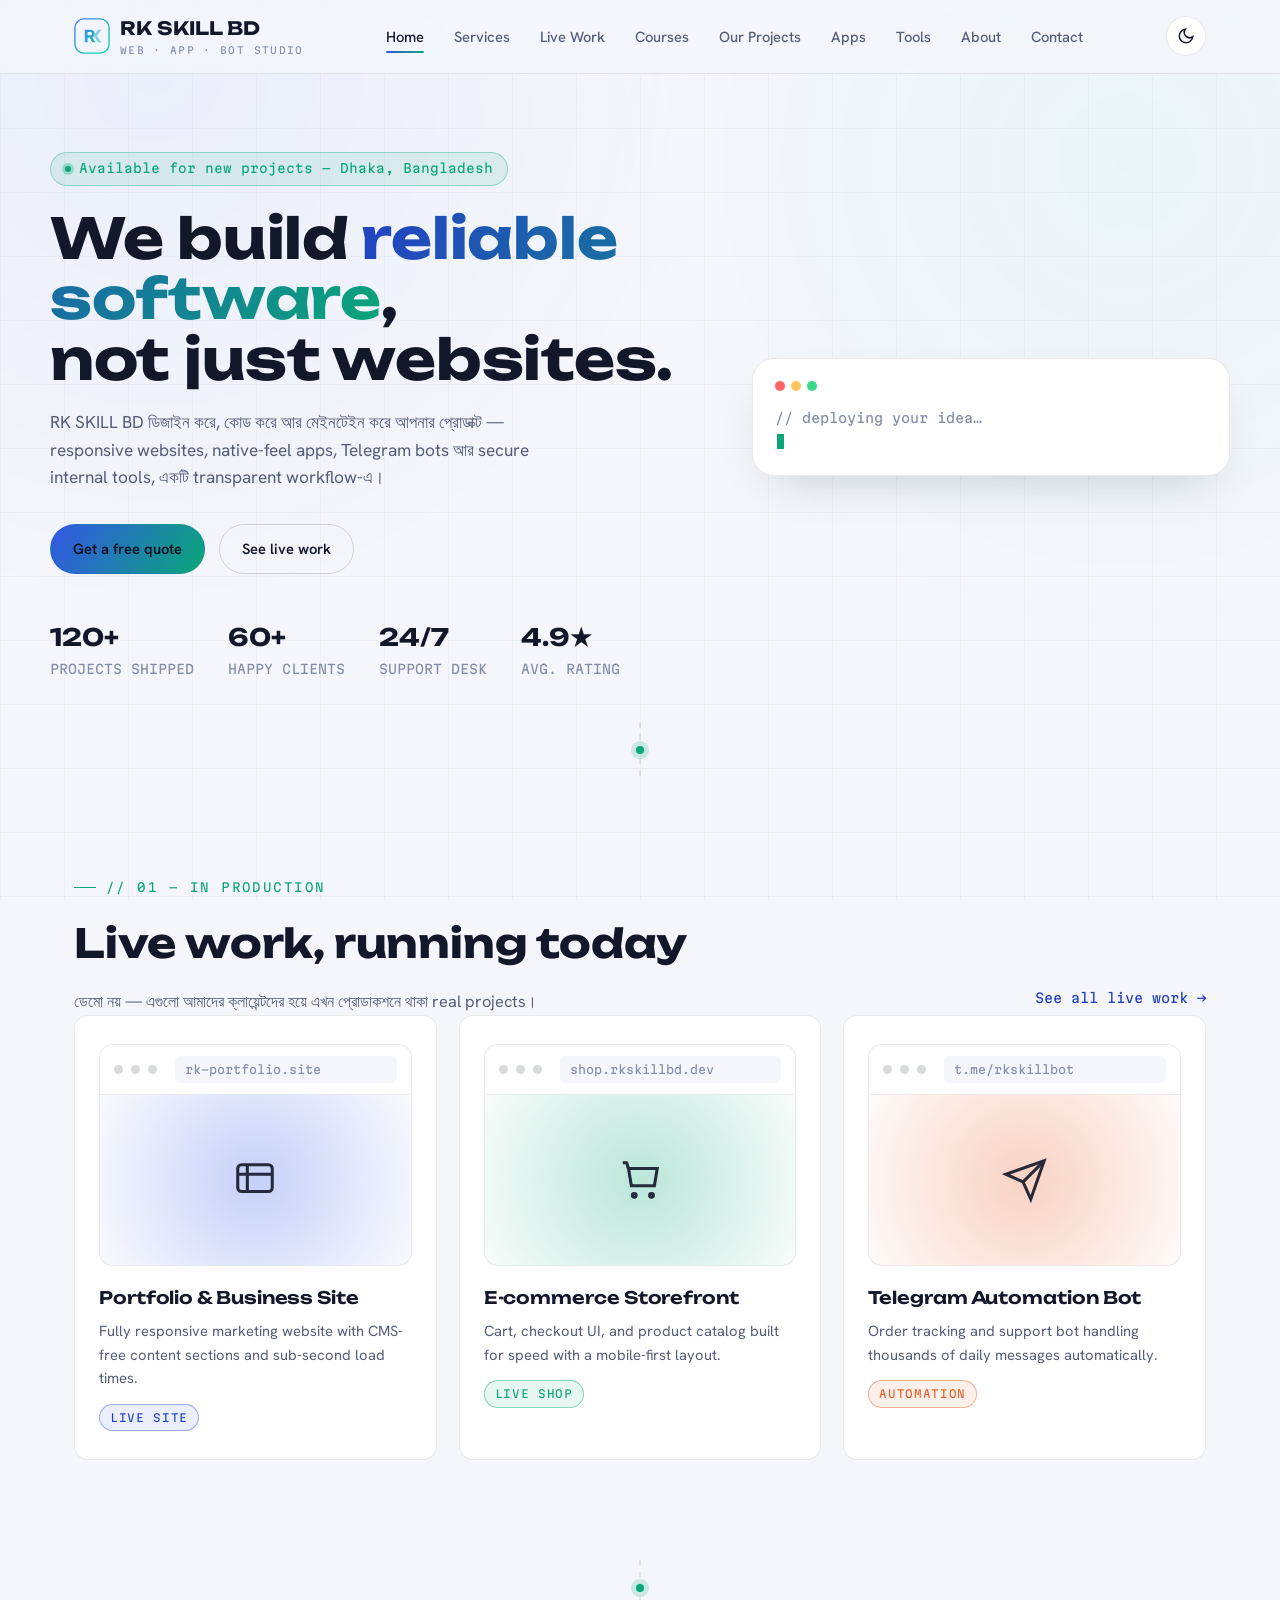
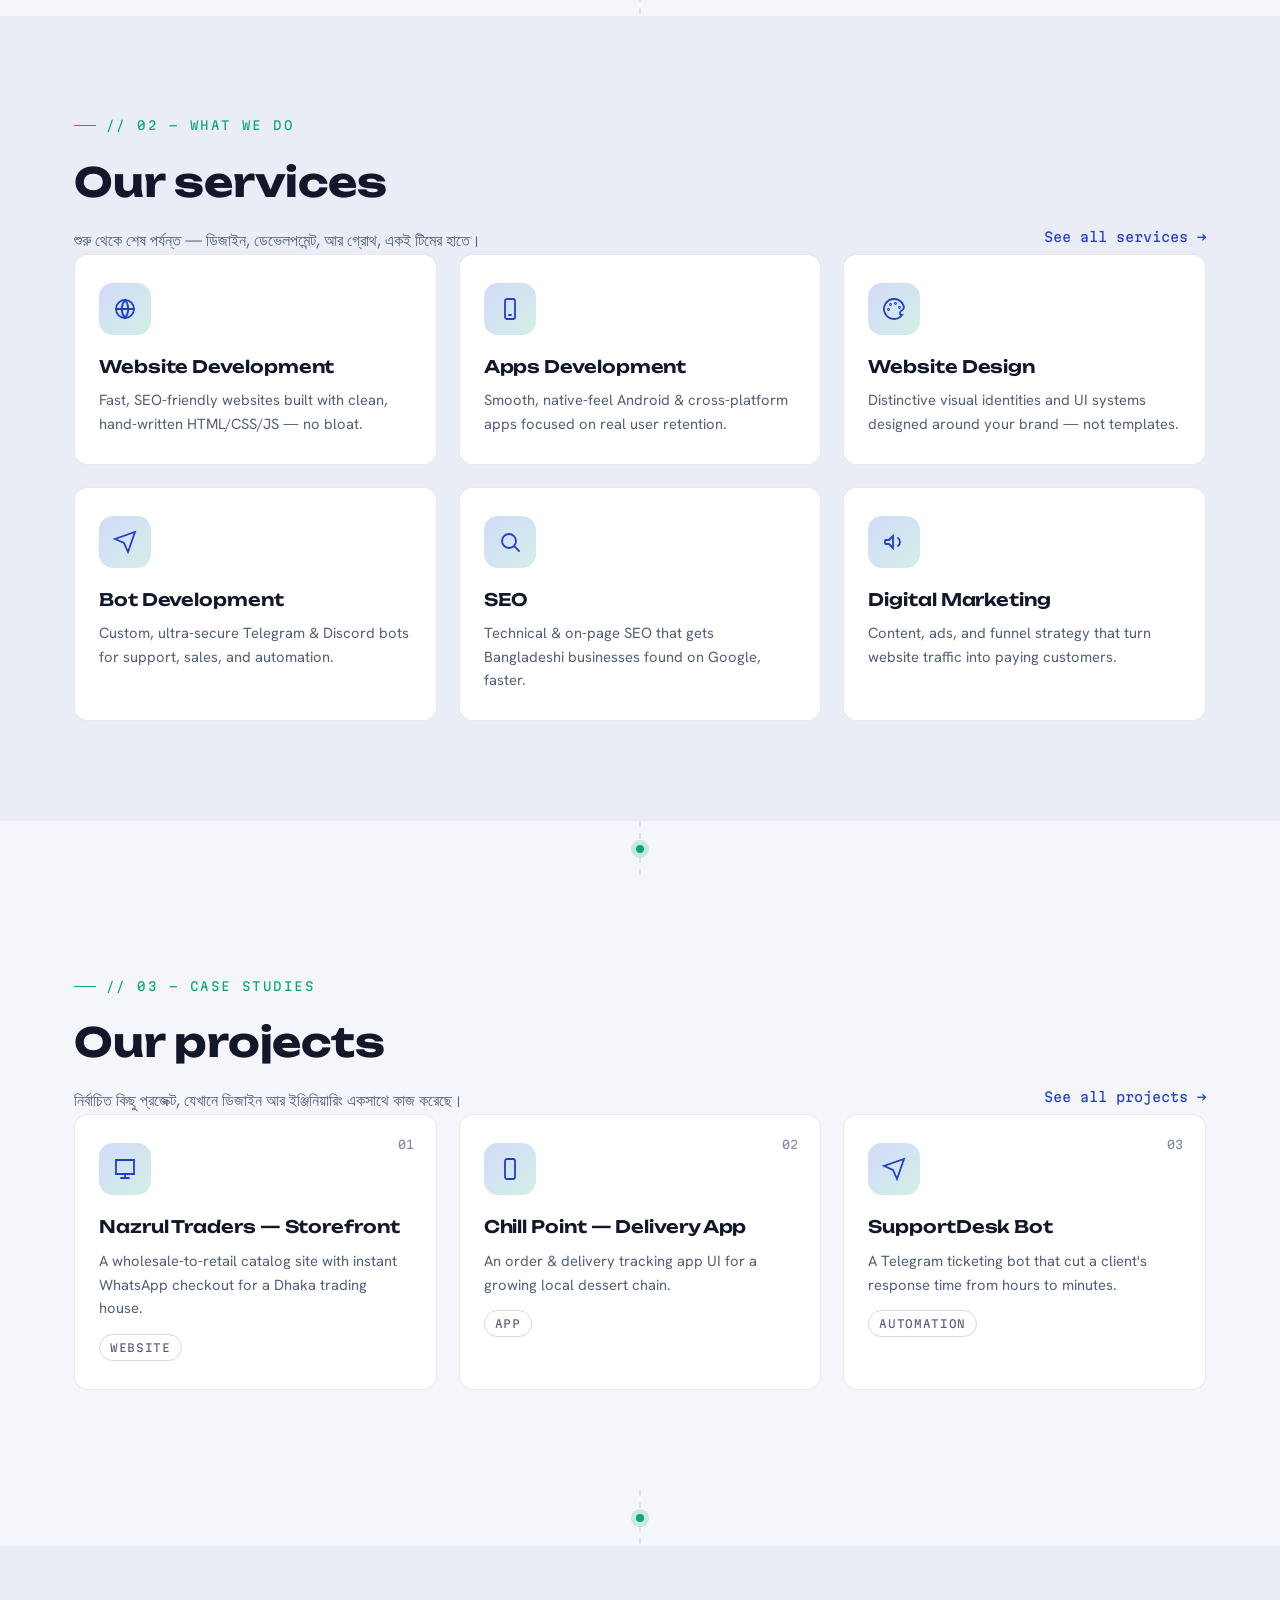
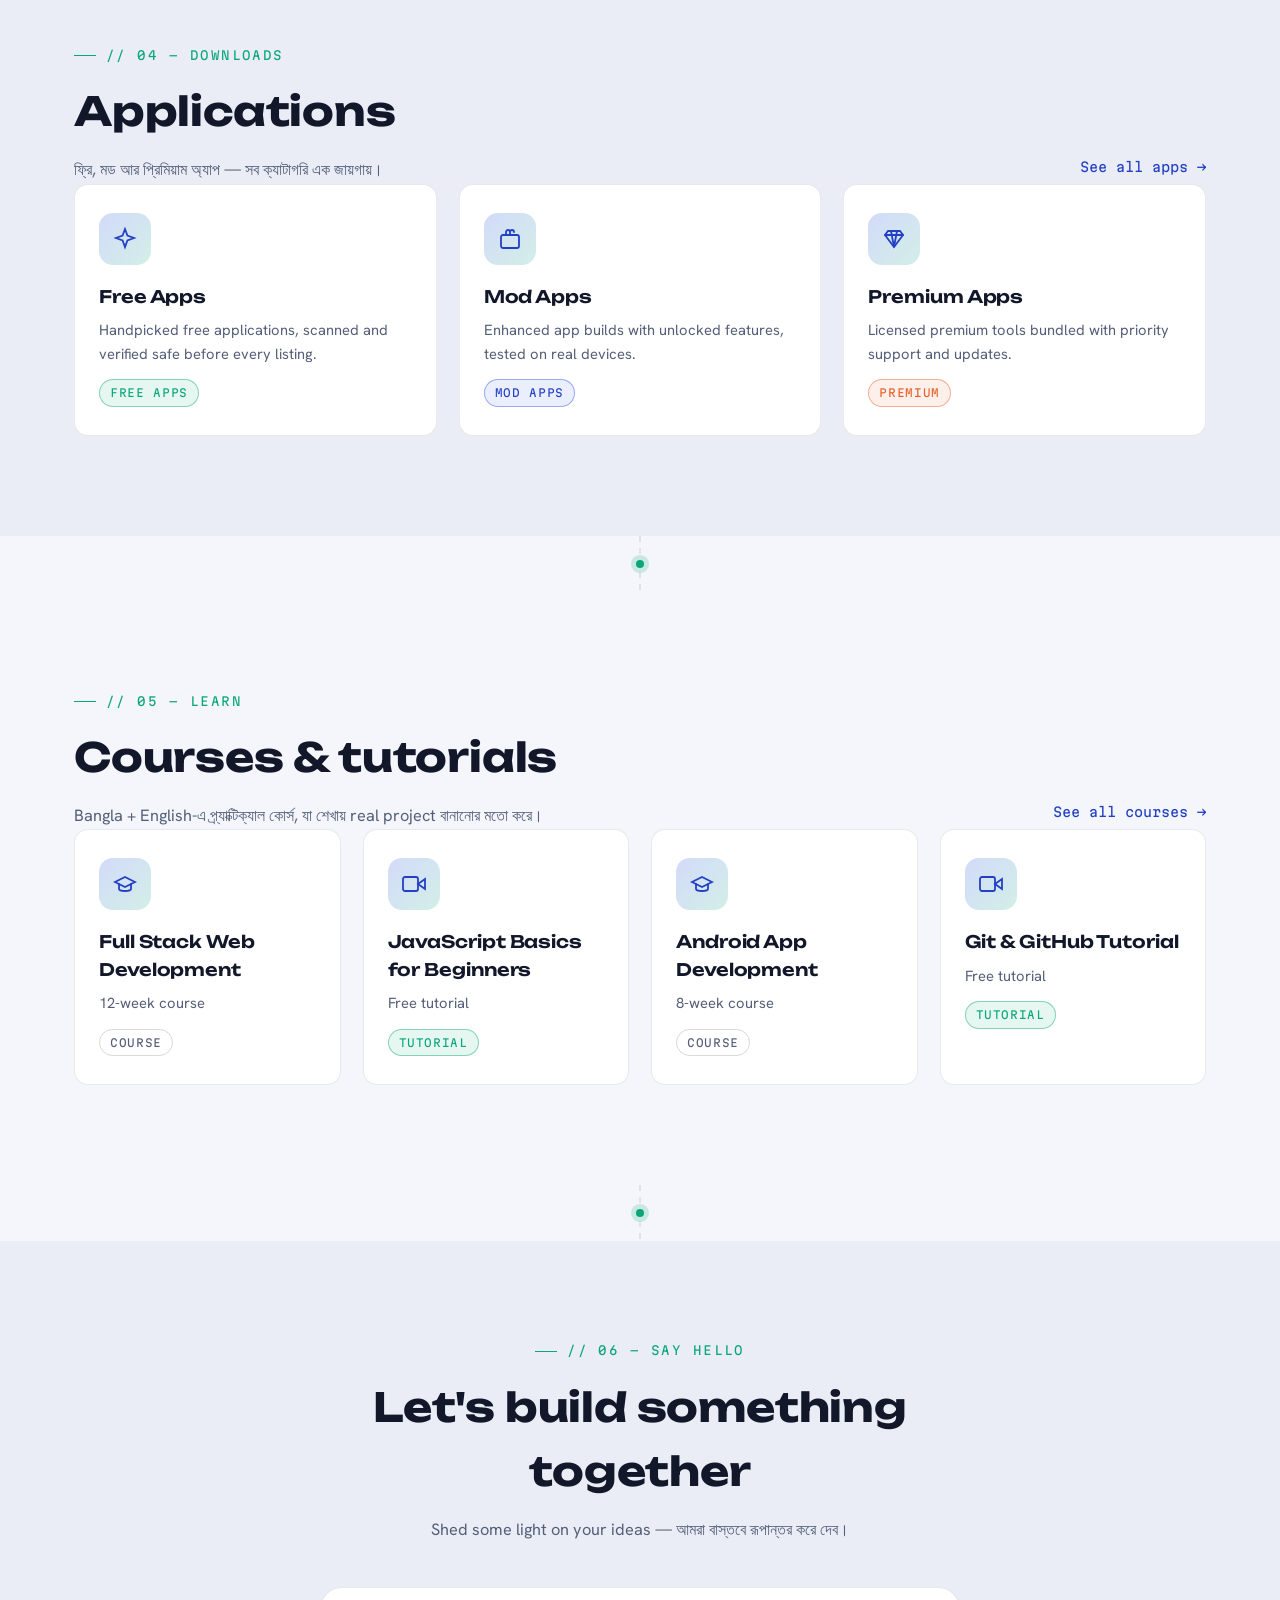
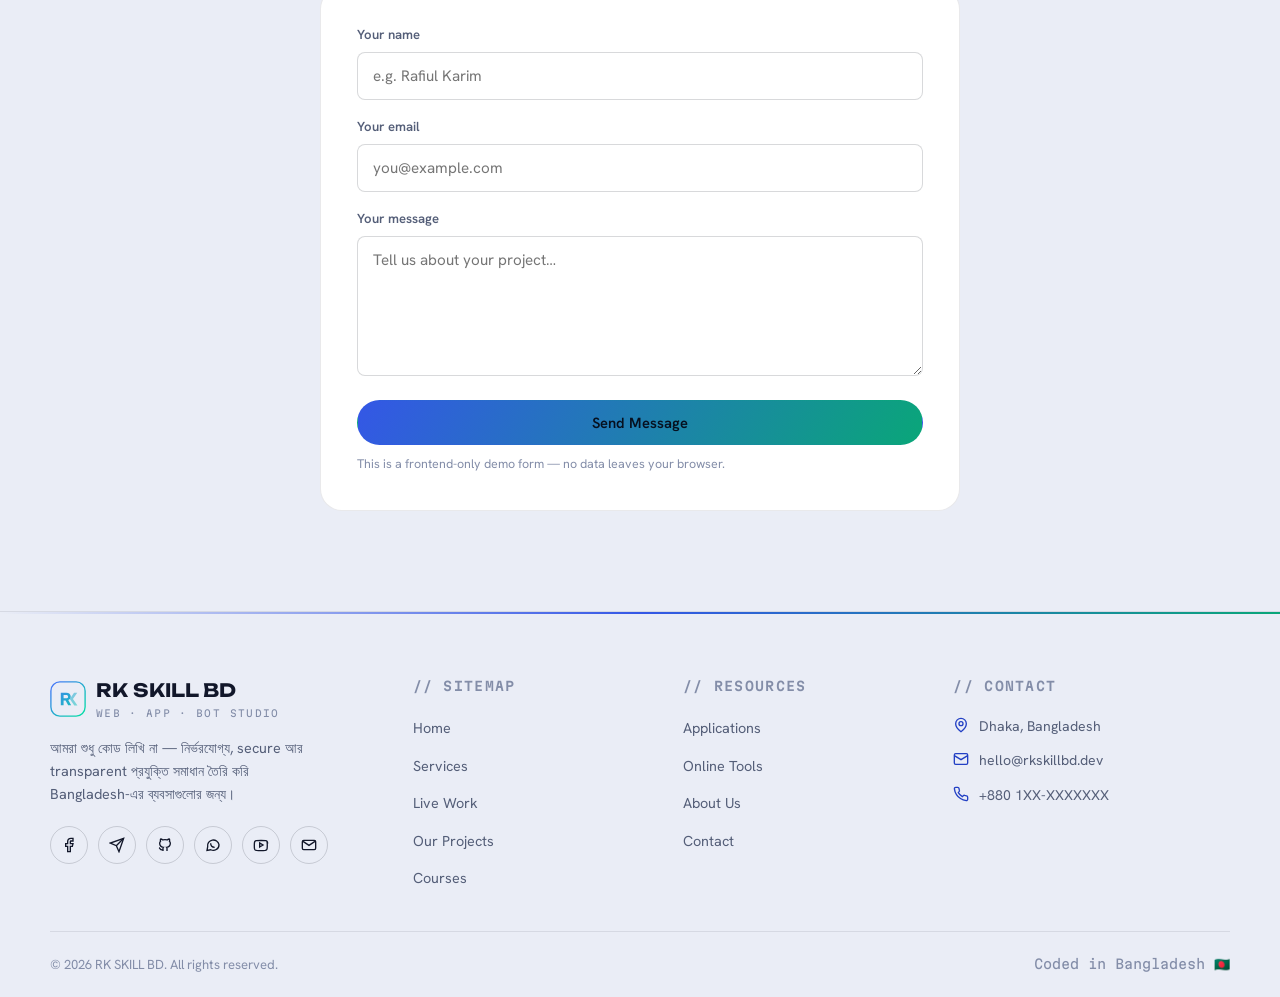
==== index.html @ eba506e4 "Add files via upload" ====
<!DOCTYPE html>
<html lang="en" data-theme="dark">
<head>
<meta charset="UTF-8">
<meta name="viewport" content="width=device-width, initial-scale=1.0">
<title>RK SKILL BD — Web, App &amp; Bot Development Studio in Bangladesh</title>
<meta name="description" content="RK SKILL BD is a Bangladesh-based development studio building responsive websites, mobile apps, Telegram bots, and developer tools — with a transparent, security-first workflow.">
<link rel="icon" type="image/svg+xml" href="images/favicon.svg">
<link rel="stylesheet" href="style.css">
</head>
<body>
<div class="circuit-bg"></div>

<header class="site-header">
  <div class="navbar container">
    <a href="index.html" class="brand">
      <img src="images/logo.svg" alt="RK SKILL BD logo" width="36" height="36">
      <span>RK SKILL BD<small>Web · App · Bot Studio</small></span>
    </a>
    <nav class="nav-links" aria-label="Primary">
      <a href="index.html" class="active">Home</a>
      <a href="services.html">Services</a>
      <a href="live-work.html">Live Work</a>
      <a href="courses.html">Courses</a>
      <a href="projects.html">Our Projects</a>
      <a href="applications.html">Apps</a>
      <a href="tools.html">Tools</a>
      <a href="about.html">About</a>
      <a href="contact.html">Contact</a>
    </nav>
    <div class="nav-actions">
      <button class="theme-toggle" aria-label="Toggle color theme">
        <svg class="sun" viewBox="0 0 24 24" fill="none" stroke="currentColor" stroke-width="2" stroke-linecap="round"><circle cx="12" cy="12" r="4"/><path d="M12 2v2M12 20v2M4.9 4.9l1.4 1.4M17.7 17.7l1.4 1.4M2 12h2M20 12h2M4.9 19.1l1.4-1.4M17.7 6.3l1.4-1.4"/></svg>
        <svg class="moon" viewBox="0 0 24 24" fill="none" stroke="currentColor" stroke-width="2" stroke-linecap="round"><path d="M21 12.8A9 9 0 1 1 11.2 3a7 7 0 0 0 9.8 9.8Z"/></svg>
      </button>
      <button class="nav-burger" aria-label="Toggle menu"><span></span></button>
    </div>
  </div>
</header>

<main>
  <!-- ============ MASTHEAD / HERO ============ -->
  <section class="hero container">
    <div class="hero-grid">
      <div>
        <span class="hero-eyebrow"><span class="dot"></span>Available for new projects — Dhaka, Bangladesh</span>
        <h1>We build <span class="grad">reliable software</span>,<br>not just websites.</h1>
        <p class="lead">RK SKILL BD ডিজাইন করে, কোড করে আর মেইনটেইন করে আপনার প্রোডাক্ট — responsive websites, native-feel apps, Telegram bots আর secure internal tools, একটি transparent workflow-এ।</p>
        <div class="hero-cta">
          <a href="contact.html" class="btn btn-primary">Get a free quote</a>
          <a href="live-work.html" class="btn btn-outline">See live work</a>
        </div>
        <div class="hero-stats">
          <div><strong>120+</strong><span>PROJECTS SHIPPED</span></div>
          <div><strong>60+</strong><span>HAPPY CLIENTS</span></div>
          <div><strong>24/7</strong><span>SUPPORT DESK</span></div>
          <div><strong>4.9★</strong><span>AVG. RATING</span></div>
        </div>
      </div>
      <div class="hero-panel">
        <div class="dots"><span></span><span></span><span></span></div>
        <pre class="mono" data-type-lines='["<span class=\"cm\">// deploying your idea…</span>","<span class=\"kw\">const</span> studio = <span class=\"kw\">new</span> RKSkillBD();","studio.<span class=\"st\">build</span>([","  <span class=\"st\">\"website\"</span>, <span class=\"st\">\"mobile app\"</span>,","  <span class=\"st\">\"telegram bot\"</span>, <span class=\"st\">\"seo\"</span>","]);","studio.<span class=\"st\">deploy</span>(); <span class=\"cm\">// ✓ live in prod</span>"]'><span class="type-cursor"></span></pre>
      </div>
    </div>
  </section>

  <div class="trace" aria-hidden="true"></div>

  <!-- ============ LIVE WORK ============ -->
  <section class="section" id="live-work">
    <div class="container">
      <div class="section-top">
        <div class="section-head" style="margin-bottom:0">
          <span class="eyebrow">// 01 — In Production</span>
          <h2>Live work, running today</h2>
          <p>ডেমো নয় — এগুলো আমাদের ক্লায়েন্টদের হয়ে এখন প্রোডাকশনে থাকা real projects।</p>
        </div>
        <a href="live-work.html" class="see-all">See all live work →</a>
      </div>
      <div class="grid grid-3">
        <div class="card">
          <div class="browser-frame">
            <div class="browser-bar"><span></span><span></span><span></span><div class="url mono">rk-portfolio.site</div></div>
            <div class="browser-screen" style="--gscolor:var(--primary)"><div class="glow"></div>
              <svg viewBox="0 0 24 24" fill="none" stroke="currentColor" stroke-width="1.6"><rect x="3" y="4" width="18" height="14" rx="2"/><path d="M3 9h18M8 4v14"/></svg>
            </div>
          </div>
          <h3 style="margin-top:18px">Portfolio &amp; Business Site</h3>
          <p>Fully responsive marketing website with CMS-free content sections and sub-second load times.</p>
          <span class="tag tag-primary">Live Site</span>
        </div>
        <div class="card">
          <div class="browser-frame">
            <div class="browser-bar"><span></span><span></span><span></span><div class="url mono">shop.rkskillbd.dev</div></div>
            <div class="browser-screen" style="--gscolor:var(--accent)"><div class="glow"></div>
              <svg viewBox="0 0 24 24" fill="none" stroke="currentColor" stroke-width="1.6"><path d="M6 6h15l-1.5 9h-12z"/><circle cx="9" cy="20" r="1"/><circle cx="18" cy="20" r="1"/><path d="M3 3h2l1 3"/></svg>
            </div>
          </div>
          <h3 style="margin-top:18px">E-commerce Storefront</h3>
          <p>Cart, checkout UI, and product catalog built for speed with a mobile-first layout.</p>
          <span class="tag tag-accent">Live Shop</span>
        </div>
        <div class="card">
          <div class="browser-frame">
            <div class="browser-bar"><span></span><span></span><span></span><div class="url mono">t.me/rkskillbot</div></div>
            <div class="browser-screen" style="--gscolor:var(--warm)"><div class="glow"></div>
              <svg viewBox="0 0 24 24" fill="none" stroke="currentColor" stroke-width="1.6"><path d="m22 2-7 20-4-9-9-4Z"/><path d="M22 2 11 13"/></svg>
            </div>
          </div>
          <h3 style="margin-top:18px">Telegram Automation Bot</h3>
          <p>Order tracking and support bot handling thousands of daily messages automatically.</p>
          <span class="tag tag-warm">Automation</span>
        </div>
      </div>
    </div>
  </section>

  <div class="trace" aria-hidden="true"></div>

  <!-- ============ OUR SERVICES ============ -->
  <section class="section section-alt" id="services">
    <div class="container">
      <div class="section-top">
        <div class="section-head" style="margin-bottom:0">
          <span class="eyebrow">// 02 — What We Do</span>
          <h2>Our services</h2>
          <p>শুরু থেকে শেষ পর্যন্ত — ডিজাইন, ডেভেলপমেন্ট, আর গ্রোথ, একই টিমের হাতে।</p>
        </div>
        <a href="services.html" class="see-all">See all services →</a>
      </div>
      <div class="grid grid-3">
        <div class="card">
          <div class="icon-tile"><svg viewBox="0 0 24 24" fill="none" stroke="currentColor" stroke-width="1.8" stroke-linecap="round"><circle cx="12" cy="12" r="9"/><path d="M3 12h18M12 3a14 14 0 0 1 0 18 14 14 0 0 1 0-18Z"/></svg></div>
          <h3>Website Development</h3>
          <p>Fast, SEO-friendly websites built with clean, hand-written HTML/CSS/JS — no bloat.</p>
        </div>
        <div class="card">
          <div class="icon-tile"><svg viewBox="0 0 24 24" fill="none" stroke="currentColor" stroke-width="1.8" stroke-linecap="round"><rect x="7" y="2" width="10" height="20" rx="2"/><path d="M11 18h2"/></svg></div>
          <h3>Apps Development</h3>
          <p>Smooth, native-feel Android &amp; cross-platform apps focused on real user retention.</p>
        </div>
        <div class="card">
          <div class="icon-tile"><svg viewBox="0 0 24 24" fill="none" stroke="currentColor" stroke-width="1.8" stroke-linecap="round"><circle cx="13.5" cy="6.5" r=".5"/><circle cx="17.5" cy="10.5" r=".5"/><circle cx="8.5" cy="7.5" r=".5"/><circle cx="6.5" cy="12.5" r=".5"/><path d="M12 2a10 10 0 1 0 8 16c-1 0-2-1-2-2 0-3 4-2 4-6a10 10 0 0 0-10-8Z"/></svg></div>
          <h3>Website Design</h3>
          <p>Distinctive visual identities and UI systems designed around your brand — not templates.</p>
        </div>
        <div class="card">
          <div class="icon-tile"><svg viewBox="0 0 24 24" fill="none" stroke="currentColor" stroke-width="1.8" stroke-linecap="round"><path d="m22 2-7 20-4-9-9-4Z"/></svg></div>
          <h3>Bot Development</h3>
          <p>Custom, ultra-secure Telegram &amp; Discord bots for support, sales, and automation.</p>
        </div>
        <div class="card">
          <div class="icon-tile"><svg viewBox="0 0 24 24" fill="none" stroke="currentColor" stroke-width="1.8" stroke-linecap="round"><circle cx="11" cy="11" r="7"/><path d="m21 21-4.3-4.3"/></svg></div>
          <h3>SEO</h3>
          <p>Technical &amp; on-page SEO that gets Bangladeshi businesses found on Google, faster.</p>
        </div>
        <div class="card">
          <div class="icon-tile"><svg viewBox="0 0 24 24" fill="none" stroke="currentColor" stroke-width="1.8" stroke-linecap="round"><path d="M3 11v2a1 1 0 0 0 1 1h3l4 4V6L7 10H4a1 1 0 0 0-1 1Z"/><path d="M16 8a5 5 0 0 1 0 8"/></svg></div>
          <h3>Digital Marketing</h3>
          <p>Content, ads, and funnel strategy that turn website traffic into paying customers.</p>
        </div>
      </div>
    </div>
  </section>

  <div class="trace" aria-hidden="true"></div>

  <!-- ============ OUR PROJECTS ============ -->
  <section class="section" id="projects">
    <div class="container">
      <div class="section-top">
        <div class="section-head" style="margin-bottom:0">
          <span class="eyebrow">// 03 — Case Studies</span>
          <h2>Our projects</h2>
          <p>নির্বাচিত কিছু প্রজেক্ট, যেখানে ডিজাইন আর ইঞ্জিনিয়ারিং একসাথে কাজ করেছে।</p>
        </div>
        <a href="projects.html" class="see-all">See all projects →</a>
      </div>
      <div class="grid grid-3">
        <div class="card">
          <span class="card-index mono">01</span>
          <div class="icon-tile"><svg viewBox="0 0 24 24" fill="none" stroke="currentColor" stroke-width="1.8" stroke-linecap="round"><path d="M3 3h18v14H3z"/><path d="M8 21h8M12 17v4"/></svg></div>
          <h3>Nazrul Traders — Storefront</h3>
          <p>A wholesale-to-retail catalog site with instant WhatsApp checkout for a Dhaka trading house.</p>
          <span class="tag">Website</span>
        </div>
        <div class="card">
          <span class="card-index mono">02</span>
          <div class="icon-tile"><svg viewBox="0 0 24 24" fill="none" stroke="currentColor" stroke-width="1.8" stroke-linecap="round"><rect x="7" y="2" width="10" height="20" rx="2"/></svg></div>
          <h3>Chill Point — Delivery App</h3>
          <p>An order &amp; delivery tracking app UI for a growing local dessert chain.</p>
          <span class="tag">App</span>
        </div>
        <div class="card">
          <span class="card-index mono">03</span>
          <div class="icon-tile"><svg viewBox="0 0 24 24" fill="none" stroke="currentColor" stroke-width="1.8" stroke-linecap="round"><path d="m22 2-7 20-4-9-9-4Z"/></svg></div>
          <h3>SupportDesk Bot</h3>
          <p>A Telegram ticketing bot that cut a client's response time from hours to minutes.</p>
          <span class="tag">Automation</span>
        </div>
      </div>
    </div>
  </section>

  <div class="trace" aria-hidden="true"></div>

  <!-- ============ APPLICATIONS ============ -->
  <section class="section section-alt" id="applications">
    <div class="container">
      <div class="section-top">
        <div class="section-head" style="margin-bottom:0">
          <span class="eyebrow">// 04 — Downloads</span>
          <h2>Applications</h2>
          <p>ফ্রি, মড আর প্রিমিয়াম অ্যাপ — সব ক্যাটাগরি এক জায়গায়।</p>
        </div>
        <a href="applications.html" class="see-all">See all apps →</a>
      </div>
      <div class="grid grid-3">
        <div class="card">
          <div class="icon-tile"><svg viewBox="0 0 24 24" fill="none" stroke="currentColor" stroke-width="1.8" stroke-linecap="round"><path d="m12 2 2.4 6.6L21 11l-6.6 2.4L12 20l-2.4-6.6L3 11l6.6-2.4Z"/></svg></div>
          <h3>Free Apps</h3>
          <p>Handpicked free applications, scanned and verified safe before every listing.</p>
          <span class="tag tag-accent">Free Apps</span>
        </div>
        <div class="card">
          <div class="icon-tile"><svg viewBox="0 0 24 24" fill="none" stroke="currentColor" stroke-width="1.8" stroke-linecap="round"><rect x="3" y="8" width="18" height="13" rx="2"/><path d="M12 8V5a2 2 0 0 1 4 0M8 8V5a2 2 0 0 1 4 0"/></svg></div>
          <h3>Mod Apps</h3>
          <p>Enhanced app builds with unlocked features, tested on real devices.</p>
          <span class="tag tag-primary">Mod Apps</span>
        </div>
        <div class="card">
          <div class="icon-tile"><svg viewBox="0 0 24 24" fill="none" stroke="currentColor" stroke-width="1.8" stroke-linecap="round"><path d="M3 8 6 4h12l3 4-9 12z"/><path d="M3 8h18M9 4l3 16 3-16"/></svg></div>
          <h3>Premium Apps</h3>
          <p>Licensed premium tools bundled with priority support and updates.</p>
          <span class="tag tag-warm">Premium</span>
        </div>
      </div>
    </div>
  </section>

  <div class="trace" aria-hidden="true"></div>

  <!-- ============ COURSES & TUTORIALS ============ -->
  <section class="section" id="courses">
    <div class="container">
      <div class="section-top">
        <div class="section-head" style="margin-bottom:0">
          <span class="eyebrow">// 05 — Learn</span>
          <h2>Courses &amp; tutorials</h2>
          <p>Bangla + English-এ প্র্যাক্টিক্যাল কোর্স, যা শেখায় real project বানানোর মতো করে।</p>
        </div>
        <a href="courses.html" class="see-all">See all courses →</a>
      </div>
      <div class="grid grid-4">
        <div class="card">
          <div class="icon-tile"><svg viewBox="0 0 24 24" fill="none" stroke="currentColor" stroke-width="1.8" stroke-linecap="round"><path d="M22 10 12 5 2 10l10 5 10-5Z"/><path d="M6 12v5c0 1.1 2.7 2 6 2s6-.9 6-2v-5"/></svg></div>
          <h3>Full Stack Web Development</h3>
          <p>12-week course</p>
          <span class="tag">Course</span>
        </div>
        <div class="card">
          <div class="icon-tile"><svg viewBox="0 0 24 24" fill="none" stroke="currentColor" stroke-width="1.8" stroke-linecap="round"><path d="m23 7-7 5 7 5V7Z"/><rect x="1" y="5" width="15" height="14" rx="2"/></svg></div>
          <h3>JavaScript Basics for Beginners</h3>
          <p>Free tutorial</p>
          <span class="tag tag-accent">Tutorial</span>
        </div>
        <div class="card">
          <div class="icon-tile"><svg viewBox="0 0 24 24" fill="none" stroke="currentColor" stroke-width="1.8" stroke-linecap="round"><path d="M22 10 12 5 2 10l10 5 10-5Z"/><path d="M6 12v5c0 1.1 2.7 2 6 2s6-.9 6-2v-5"/></svg></div>
          <h3>Android App Development</h3>
          <p>8-week course</p>
          <span class="tag">Course</span>
        </div>
        <div class="card">
          <div class="icon-tile"><svg viewBox="0 0 24 24" fill="none" stroke="currentColor" stroke-width="1.8" stroke-linecap="round"><path d="m23 7-7 5 7 5V7Z"/><rect x="1" y="5" width="15" height="14" rx="2"/></svg></div>
          <h3>Git &amp; GitHub Tutorial</h3>
          <p>Free tutorial</p>
          <span class="tag tag-accent">Tutorial</span>
        </div>
      </div>
    </div>
  </section>

  <div class="trace" aria-hidden="true"></div>

  <!-- ============ CONTACT ============ -->
  <section class="section section-alt" id="contact">
    <div class="container">
      <div class="section-head" style="margin:0 auto 44px;text-align:center;align-items:center">
        <span class="eyebrow">// 06 — Say Hello</span>
        <h2>Let's build something together</h2>
        <p>Shed some light on your ideas — আমরা বাস্তবে রূপান্তর করে দেব।</p>
      </div>
      <form class="js-contact-form" style="max-width:640px;margin:0 auto;background:var(--surface);border:1px solid var(--border);border-radius:var(--radius-l);padding:36px" novalidate>
        <div class="field">
          <label for="name">Your name</label>
          <input id="name" name="name" type="text" placeholder="e.g. Rafiul Karim" required>
        </div>
        <div class="field">
          <label for="email">Your email</label>
          <input id="email" name="email" type="email" placeholder="you@example.com" required>
        </div>
        <div class="field">
          <label for="message">Your message</label>
          <textarea id="message" name="message" placeholder="Tell us about your project…" required></textarea>
        </div>
        <button type="submit" class="btn btn-primary btn-block">Send Message</button>
        <p class="form-note">This is a frontend-only demo form — no data leaves your browser.</p>
      </form>
    </div>
  </section>
</main>

<footer class="site-footer">
  <div class="container footer-top">
    <div class="footer-brand">
      <a href="index.html" class="brand">
        <img src="images/logo.svg" alt="RK SKILL BD logo" width="36" height="36">
        <span>RK SKILL BD<small>Web · App · Bot Studio</small></span>
      </a>
      <p>আমরা শুধু কোড লিখি না — নির্ভরযোগ্য, secure আর transparent প্রযুক্তি সমাধান তৈরি করি Bangladesh-এর ব্যবসাগুলোর জন্য।</p>
      <div class="footer-social">
        <a href="#" aria-label="Facebook"><svg viewBox="0 0 24 24" fill="none" stroke="currentColor" stroke-width="2"><path d="M18 2h-3a5 5 0 0 0-5 5v3H7v4h3v8h4v-8h3l1-4h-4V7a1 1 0 0 1 1-1h3z"/></svg></a>
        <a href="#" aria-label="Telegram"><svg viewBox="0 0 24 24" fill="none" stroke="currentColor" stroke-width="2"><path d="m22 2-7 20-4-9-9-4Z"/><path d="M22 2 11 13"/></svg></a>
        <a href="#" aria-label="GitHub"><svg viewBox="0 0 24 24" fill="none" stroke="currentColor" stroke-width="2"><path d="M9 19c-4.3 1.4-4.3-2.5-6-3m12 5v-3.5c0-1 .1-1.4-.5-2 2.8-.3 5.5-1.4 5.5-6a4.6 4.6 0 0 0-1.3-3.2 4.2 4.2 0 0 0-.1-3.2s-1.1-.3-3.5 1.3a12.3 12.3 0 0 0-6.2 0C6.5 2.8 5.4 3.1 5.4 3.1a4.2 4.2 0 0 0-.1 3.2A4.6 4.6 0 0 0 4 9.5c0 4.6 2.7 5.7 5.5 6-.6.6-.6 1.2-.5 2V21"/></svg></a>
        <a href="#" aria-label="WhatsApp"><svg viewBox="0 0 24 24" fill="none" stroke="currentColor" stroke-width="2"><path d="M21 11.5a8.5 8.5 0 0 1-12.4 7.6L3 20l1-5.3A8.5 8.5 0 1 1 21 11.5Z"/><path d="M8.5 9.5c0 3.5 2.5 6 6 6"/></svg></a>
        <a href="#" aria-label="YouTube"><svg viewBox="0 0 24 24" fill="none" stroke="currentColor" stroke-width="2"><path d="M21.8 8.4s-.2-1.5-.8-2.1c-.8-.8-1.7-.8-2.1-.9C16.1 5 12 5 12 5s-4.1 0-6.9.4c-.4.1-1.3.1-2.1.9-.6.6-.8 2.1-.8 2.1S2 10.1 2 11.9v1.8c0 1.8.2 3.5.2 3.5s.2 1.5.8 2.1c.8.8 1.9.7 2.4.8 1.7.2 7.3.4 7.3.4a112 112 0 0 0 5.6-.5c.4-.1 1.3-.1 2.1-.9.6-.6.8-2.1.8-2.1s.2-1.7.2-3.5v-1.8c0-1.8-.2-3.5-.2-3.5Z"/><path d="m10 15 5-3-5-3Z"/></svg></a>
        <a href="#" aria-label="Gmail"><svg viewBox="0 0 24 24" fill="none" stroke="currentColor" stroke-width="2"><rect x="2" y="5" width="20" height="14" rx="2"/><path d="m3 6.5 9 6 9-6"/></svg></a>
      </div>
    </div>
    <div class="footer-col">
      <h4>// Sitemap</h4>
      <ul>
        <li><a href="index.html">Home</a></li>
        <li><a href="services.html">Services</a></li>
        <li><a href="live-work.html">Live Work</a></li>
        <li><a href="projects.html">Our Projects</a></li>
        <li><a href="courses.html">Courses</a></li>
      </ul>
    </div>
    <div class="footer-col">
      <h4>// Resources</h4>
      <ul>
        <li><a href="applications.html">Applications</a></li>
        <li><a href="tools.html">Online Tools</a></li>
        <li><a href="about.html">About Us</a></li>
        <li><a href="contact.html">Contact</a></li>
      </ul>
    </div>
    <div class="footer-col">
      <h4>// Contact</h4>
      <ul class="footer-contact">
        <li><svg viewBox="0 0 24 24" fill="none" stroke="currentColor" stroke-width="2"><path d="M20 10c0 6-8 12-8 12s-8-6-8-12a8 8 0 0 1 16 0Z"/><circle cx="12" cy="10" r="3"/></svg>Dhaka, Bangladesh</li>
        <li><svg viewBox="0 0 24 24" fill="none" stroke="currentColor" stroke-width="2"><rect x="2" y="4" width="20" height="16" rx="2"/><path d="m2 7 10 6 10-6"/></svg>hello@rkskillbd.dev</li>
        <li><svg viewBox="0 0 24 24" fill="none" stroke="currentColor" stroke-width="2"><path d="M22 16.9v3a2 2 0 0 1-2.2 2 19.8 19.8 0 0 1-8.6-3.1 19.5 19.5 0 0 1-6-6A19.8 19.8 0 0 1 2.1 4.2 2 2 0 0 1 4 2h3a2 2 0 0 1 2 1.7c.1.9.3 1.8.6 2.7a2 2 0 0 1-.4 2.1L8 9.9a16 16 0 0 0 6 6l1.4-1.4a2 2 0 0 1 2.1-.4c.9.3 1.8.5 2.7.6a2 2 0 0 1 1.8 2Z"/></svg>+880 1XX-XXXXXXX</li>
      </ul>
    </div>
  </div>
  <div class="container footer-bottom">
    <span>© <span class="js-year"></span> RK SKILL BD. All rights reserved.</span>
    <span class="made mono">Coded in Bangladesh 🇧🇩</span>
  </div>
</footer>

<script src="script.js"></script>
</body>
</html>
---- style.css ----
/* ==========================================================================
   RK SKILL BD — Core Stylesheet
   Design system: "Circuit" — a dark PCB-trace identity for a Bangladeshi
   web/app/bot development studio. See README notes in script.js header.
   ========================================================================== */

@import url('https://fonts.googleapis.com/css2?family=Unbounded:wght@500;600;700;800&family=Hanken+Grotesk:wght@400;500;600;700&family=Martian+Mono:wght@400;500;600&display=swap');

:root{
  /* ---- Dark theme (default) ---- */
  --bg: #0B0F1A;
  --bg-alt: #0F1420;
  --surface: #131A2B;
  --surface-2: #171F33;
  --border: rgba(255,255,255,.09);
  --border-strong: rgba(255,255,255,.16);
  --text: #E9ECF5;
  --text-muted: #8B93AA;
  --text-dim: #5C6480;

  --primary: #4C6FFF;
  --primary-2: #7B93FF;
  --accent: #00E5A0;
  --accent-dim: #0B8F63;
  --warm: #FF7A45;

  --shadow: 0 20px 60px -20px rgba(0,0,0,.55);
  --radius-s: 8px;
  --radius-m: 14px;
  --radius-l: 22px;

  --font-display: 'Unbounded', 'Segoe UI', sans-serif;
  --font-body: 'Hanken Grotesk', 'Segoe UI', sans-serif;
  --font-mono: 'Martian Mono', ui-monospace, monospace;

  --container: 1180px;
}

[data-theme="light"]{
  --bg: #F4F6FB;
  --bg-alt: #EAEDF6;
  --surface: #FFFFFF;
  --surface-2: #FFFFFF;
  --border: rgba(15,20,35,.09);
  --border-strong: rgba(15,20,35,.16);
  --text: #12172A;
  --text-muted: #545E78;
  --text-dim: #838DA8;

  --primary: #3457E6;
  --primary-2: #2340C4;
  --accent: #0AA679;
  --accent-dim: #08805E;
  --warm: #E85F2A;

  --shadow: 0 20px 50px -24px rgba(20,30,60,.25);
}

*,*::before,*::after{ box-sizing:border-box; }
html{ scroll-behavior:smooth; }
body{
  margin:0;
  background:var(--bg);
  color:var(--text);
  font-family:var(--font-body);
  line-height:1.6;
  -webkit-font-smoothing:antialiased;
  transition:background .35s ease, color .35s ease;
  overflow-x:hidden;
}
img,svg{ display:block; max-width:100%; }
a{ color:inherit; text-decoration:none; }
ul{ margin:0; padding:0; list-style:none; }
h1,h2,h3,h4{ font-family:var(--font-display); margin:0; letter-spacing:-.005em; font-weight:600; }
p{ margin:0; }
button{ font-family:inherit; cursor:pointer; }
input,textarea{ font-family:inherit; }

:focus-visible{
  outline:2px solid var(--accent);
  outline-offset:3px;
  border-radius:4px;
}

@media (prefers-reduced-motion: reduce){
  *{ animation-duration:.001ms !important; animation-iteration-count:1 !important; transition-duration:.001ms !important; scroll-behavior:auto !important; }
}

.container{ width:100%; max-width:var(--container); margin:0 auto; padding:0 24px; }
.mono{ font-family:var(--font-mono); }

/* ---- background texture: soft circuit grid ---- */
.circuit-bg{
  position:fixed; inset:0; z-index:-1; pointer-events:none;
  background-image:
    radial-gradient(circle at 12% 8%, rgba(76,111,255,.14), transparent 40%),
    radial-gradient(circle at 88% 18%, rgba(0,229,160,.10), transparent 38%),
    linear-gradient(var(--border) 1px, transparent 1px),
    linear-gradient(90deg, var(--border) 1px, transparent 1px);
  background-size:auto, auto, 64px 64px, 64px 64px;
  opacity:.55;
}
[data-theme="light"] .circuit-bg{ opacity:.35; }

/* ==========================================================================
   Navbar
   ========================================================================== */
.site-header{
  position:sticky; top:0; z-index:100;
  background:color-mix(in srgb, var(--bg) 78%, transparent);
  backdrop-filter:blur(14px) saturate(140%);
  border-bottom:1px solid var(--border);
}
.navbar{ display:flex; align-items:center; justify-content:space-between; gap:20px; padding:14px 24px; }
.brand{ display:flex; align-items:center; gap:10px; font-family:var(--font-display); font-weight:700; font-size:1.15rem; }
.brand small{ display:block; font-family:var(--font-mono); font-weight:400; font-size:.6rem; letter-spacing:.14em; color:var(--text-dim); text-transform:uppercase; }

.nav-links{ display:flex; align-items:center; gap:2px; }
.nav-links a{
  position:relative; padding:9px 14px; font-size:.92rem; font-weight:500; color:var(--text-muted);
  border-radius:var(--radius-s); transition:color .2s ease, background .2s ease;
  white-space:nowrap;
}
.nav-links a:hover{ color:var(--text); background:var(--surface); }
.nav-links a.active{ color:var(--text); }
.nav-links a.active::after{
  content:""; position:absolute; left:14px; right:14px; bottom:4px; height:2px;
  background:linear-gradient(90deg,var(--primary),var(--accent)); border-radius:2px;
}

.nav-actions{ display:flex; align-items:center; gap:10px; }
.theme-toggle{
  width:40px; height:40px; border-radius:50%; border:1px solid var(--border);
  background:var(--surface); color:var(--text); display:flex; align-items:center; justify-content:center;
  transition:border-color .2s ease, transform .2s ease;
}
.theme-toggle:hover{ border-color:var(--primary-2); transform:rotate(18deg); }
.theme-toggle svg{ width:18px; height:18px; }
.theme-toggle .moon{ display:none; }
[data-theme="light"] .theme-toggle .sun{ display:none; }
[data-theme="light"] .theme-toggle .moon{ display:block; }

.nav-burger{ display:none; width:40px; height:40px; border-radius:var(--radius-s); border:1px solid var(--border); background:var(--surface); align-items:center; justify-content:center; }
.nav-burger span, .nav-burger span::before, .nav-burger span::after{
  content:""; display:block; width:18px; height:2px; background:var(--text); position:relative; transition:.25s ease;
}
.nav-burger span::before{ position:absolute; top:-6px; }
.nav-burger span::after{ position:absolute; top:6px; }
.nav-burger.open span{ background:transparent; }
.nav-burger.open span::before{ top:0; transform:rotate(45deg); }
.nav-burger.open span::after{ top:0; transform:rotate(-45deg); }

/* ==========================================================================
   Buttons
   ========================================================================== */
.btn{
  display:inline-flex; align-items:center; gap:8px; justify-content:center;
  padding:12px 22px; border-radius:999px; font-weight:600; font-size:.92rem;
  border:1px solid transparent; transition:transform .18s ease, box-shadow .18s ease, background .2s ease, border-color .2s ease;
  white-space:nowrap;
}
.btn-primary{ background:linear-gradient(120deg,var(--primary),var(--accent)); color:#06101F; }
.btn-primary:hover{ transform:translateY(-2px); box-shadow:0 14px 30px -12px rgba(76,111,255,.55); }
.btn-outline{ background:transparent; border-color:var(--border-strong); color:var(--text); }
.btn-outline:hover{ border-color:var(--primary-2); color:var(--primary-2); transform:translateY(-2px); }
.btn-ghost{ background:var(--surface); border-color:var(--border); color:var(--text); }
.btn-ghost:hover{ border-color:var(--primary-2); }
.btn-sm{ padding:9px 16px; font-size:.82rem; }
.btn-block{ width:100%; }

/* ==========================================================================
   Section scaffolding + signature circuit-trace divider
   ========================================================================== */
.section{ padding:100px 0; position:relative; }
.section-alt{ background:var(--bg-alt); }
.section-tight{ padding:70px 0; }

.section-head{ display:flex; flex-direction:column; gap:14px; margin-bottom:52px; max-width:680px; }
.eyebrow{
  display:inline-flex; align-items:center; gap:10px; font-family:var(--font-mono); font-size:.76rem;
  letter-spacing:.12em; text-transform:uppercase; color:var(--accent);
}
.eyebrow::before{ content:""; width:22px; height:1px; background:var(--accent); }
.section-head h2{ font-size:clamp(1.7rem, 3.4vw, 2.5rem); font-weight:700; }
.section-head p{ color:var(--text-muted); font-size:1.02rem; max-width:60ch; }
.section-top{ display:flex; align-items:flex-end; justify-content:space-between; gap:24px; flex-wrap:wrap; }
.see-all{ font-family:var(--font-mono); font-size:.82rem; color:var(--primary-2); display:inline-flex; align-items:center; gap:6px; padding-bottom:6px; }
.see-all:hover{ color:var(--accent); }

/* trace: a vertical PCB-style connector placed at page level between sections */
.trace{
  position:relative; height:56px; max-width:var(--container); margin:0 auto; padding:0 24px;
}
.trace::before{
  content:""; position:absolute; left:50%; top:0; bottom:0; width:1px; transform:translateX(-.5px);
  background:repeating-linear-gradient(180deg, var(--border-strong) 0 6px, transparent 6px 12px);
}
.trace::after{
  content:""; position:absolute; left:50%; top:50%; width:8px; height:8px; border-radius:50%;
  transform:translate(-50%,-50%); background:var(--accent); box-shadow:0 0 0 5px color-mix(in srgb, var(--accent) 18%, transparent);
}

/* ==========================================================================
   Cards
   ========================================================================== */
.grid{ display:grid; gap:22px; }
.grid-3{ grid-template-columns:repeat(3,1fr); }
.grid-2{ grid-template-columns:repeat(2,1fr); }
.grid-4{ grid-template-columns:repeat(4,1fr); }

.card{
  background:var(--surface); border:1px solid var(--border); border-radius:var(--radius-m);
  padding:28px 24px; transition:transform .25s ease, border-color .25s ease, box-shadow .25s ease, background .25s ease;
  position:relative; overflow:hidden;
}
.card::before{
  content:""; position:absolute; inset:0; padding:1px; border-radius:inherit;
  background:linear-gradient(135deg, transparent 40%, color-mix(in srgb, var(--primary) 40%, transparent) 100%);
  -webkit-mask:linear-gradient(#000 0 0) content-box, linear-gradient(#000 0 0);
  -webkit-mask-composite:xor; mask-composite:exclude; opacity:0; transition:opacity .3s ease;
}
.card:hover{ transform:translateY(-6px); border-color:var(--border-strong); box-shadow:var(--shadow); }
.card:hover::before{ opacity:1; }

.icon-tile{
  width:52px; height:52px; border-radius:14px; display:flex; align-items:center; justify-content:center;
  background:linear-gradient(135deg, color-mix(in srgb, var(--primary) 22%, var(--surface-2)), color-mix(in srgb, var(--accent) 18%, var(--surface-2)));
  color:var(--primary-2); margin-bottom:18px;
}
.icon-tile svg{ width:24px; height:24px; }

.card h3{ font-size:1.08rem; font-weight:600; margin-bottom:8px; }
.card p{ color:var(--text-muted); font-size:.92rem; }

.tag{
  display:inline-flex; align-items:center; font-family:var(--font-mono); font-size:.68rem; letter-spacing:.06em;
  text-transform:uppercase; padding:4px 10px; border-radius:999px; margin-top:14px; border:1px solid var(--border-strong);
  color:var(--text-muted);
}
.tag-accent{ color:var(--accent); border-color:color-mix(in srgb, var(--accent) 45%, transparent); background:color-mix(in srgb, var(--accent) 10%, transparent); }
.tag-warm{ color:var(--warm); border-color:color-mix(in srgb, var(--warm) 45%, transparent); background:color-mix(in srgb, var(--warm) 10%, transparent); }
.tag-primary{ color:var(--primary-2); border-color:color-mix(in srgb, var(--primary) 45%, transparent); background:color-mix(in srgb, var(--primary) 10%, transparent); }

.card-index{ position:absolute; top:20px; right:22px; font-family:var(--font-mono); font-size:.72rem; color:var(--text-dim); }

/* ==========================================================================
   Masthead / hero (home)
   ========================================================================== */
.hero{ padding:78px 0 40px; position:relative; }
.hero-grid{ display:grid; grid-template-columns:1.15fr .85fr; gap:56px; align-items:center; }
.hero-eyebrow{ display:inline-flex; align-items:center; gap:8px; font-family:var(--font-mono); font-size:.78rem; color:var(--accent); background:color-mix(in srgb, var(--accent) 10%, transparent); border:1px solid color-mix(in srgb, var(--accent) 35%, transparent); padding:6px 14px; border-radius:999px; margin-bottom:22px; }
.hero-eyebrow .dot{ width:6px; height:6px; border-radius:50%; background:var(--accent); box-shadow:0 0 0 3px color-mix(in srgb, var(--accent) 30%, transparent); animation:pulse 1.8s infinite; }
@keyframes pulse{ 0%,100%{ opacity:1 } 50%{ opacity:.35 } }
.hero h1{ font-size:clamp(2.3rem, 5vw, 3.5rem); line-height:1.08; font-weight:700; margin-bottom:20px; }
.hero h1 .grad{ background:linear-gradient(120deg,var(--primary-2),var(--accent)); -webkit-background-clip:text; background-clip:text; color:transparent; }
.hero p.lead{ color:var(--text-muted); font-size:1.08rem; max-width:52ch; margin-bottom:32px; }
.hero-cta{ display:flex; gap:14px; flex-wrap:wrap; margin-bottom:44px; }
.hero-stats{ display:flex; gap:34px; flex-wrap:wrap; }
.hero-stats div strong{ display:block; font-family:var(--font-display); font-size:1.5rem; }
.hero-stats div span{ font-size:.8rem; color:var(--text-dim); font-family:var(--font-mono); }

.hero-panel{
  background:var(--surface); border:1px solid var(--border); border-radius:var(--radius-l);
  padding:22px; box-shadow:var(--shadow); position:relative;
}
.hero-panel .dots{ display:flex; gap:6px; margin-bottom:16px; }
.hero-panel .dots span{ width:10px; height:10px; border-radius:50%; background:var(--border-strong); }
.hero-panel .dots span:nth-child(1){ background:#FF6465; }
.hero-panel .dots span:nth-child(2){ background:#FFC85C; }
.hero-panel .dots span:nth-child(3){ background:#39D98A; }
.hero-panel pre{ margin:0; font-family:var(--font-mono); font-size:.82rem; line-height:1.75; color:var(--text-muted); white-space:pre-wrap; overflow-wrap:break-word; word-break:break-word; max-width:100%; overflow-x:auto; }
.brand{ min-width:0; }
.brand span{ min-width:0; overflow:hidden; text-overflow:ellipsis; }
.navbar{ flex-wrap:nowrap; }
.hero-panel .type-cursor{ display:inline-block; width:7px; height:15px; background:var(--accent); vertical-align:middle; margin-left:2px; animation:blink 1s steps(1) infinite; }
@keyframes blink{ 50%{ opacity:0 } }
.hero-panel .kw{ color:var(--primary-2); } .hero-panel .st{ color:var(--accent); } .hero-panel .cm{ color:var(--text-dim); }

/* ==========================================================================
   Browser-frame mockups (Live Work)
   ========================================================================== */
.browser-frame{ border-radius:var(--radius-m); overflow:hidden; border:1px solid var(--border); background:var(--surface); }
.browser-bar{ display:flex; align-items:center; gap:8px; padding:11px 14px; background:var(--surface-2); border-bottom:1px solid var(--border); }
.browser-bar span{ width:9px; height:9px; border-radius:50%; background:var(--border-strong); }
.browser-bar .url{ margin-left:10px; font-family:var(--font-mono); font-size:.72rem; color:var(--text-dim); background:var(--bg); padding:4px 10px; border-radius:6px; flex:1; }
.browser-screen{ height:170px; display:flex; align-items:center; justify-content:center; position:relative; overflow:hidden; }
.browser-screen .glow{ position:absolute; inset:-40%; background:radial-gradient(circle, var(--gscolor,var(--primary)) 0%, transparent 62%); opacity:.28; }
.browser-screen svg{ width:46px; height:46px; position:relative; color:var(--text); opacity:.9; }

/* ==========================================================================
   Forms
   ========================================================================== */
.field{ margin-bottom:16px; }
.field label{ display:block; font-size:.82rem; font-weight:600; margin-bottom:7px; color:var(--text-muted); }
.field input, .field textarea, .field select{
  width:100%; padding:13px 15px; border-radius:var(--radius-s); border:1px solid var(--border-strong);
  background:var(--surface); color:var(--text); font-size:.95rem; transition:border-color .2s ease, box-shadow .2s ease;
}
.field input:focus, .field textarea:focus, .field select:focus{ border-color:var(--primary-2); box-shadow:0 0 0 3px color-mix(in srgb, var(--primary) 20%, transparent); outline:none; }
.field textarea{ min-height:140px; resize:vertical; }
.form-note{ font-size:.78rem; color:var(--text-dim); margin-top:10px; }
.toast{
  position:fixed; bottom:24px; right:24px; background:var(--surface); border:1px solid var(--accent);
  color:var(--text); padding:14px 20px; border-radius:var(--radius-s); box-shadow:var(--shadow);
  display:flex; align-items:center; gap:10px; transform:translateY(140%); transition:transform .35s ease; z-index:400; font-size:.9rem;
}
.toast.show{ transform:translateY(0); }
.toast svg{ width:18px; height:18px; color:var(--accent); flex-shrink:0; }

/* ==========================================================================
   Tabs / filters + accordion (used on sub-pages)
   ========================================================================== */
.tabs{ display:flex; gap:8px; flex-wrap:wrap; margin-bottom:36px; }
.tab-btn{ padding:9px 18px; border-radius:999px; border:1px solid var(--border-strong); background:var(--surface); color:var(--text-muted); font-size:.85rem; font-weight:500; transition:.2s ease; }
.tab-btn.active, .tab-btn:hover{ color:var(--text); border-color:var(--primary-2); background:color-mix(in srgb, var(--primary) 10%, var(--surface)); }
.filter-item{ display:none; }
.filter-item.show{ display:block; animation:fadeUp .4s ease; }
@keyframes fadeUp{ from{ opacity:0; transform:translateY(10px) } to{ opacity:1; transform:translateY(0) } }

.accordion-item{ border:1px solid var(--border); border-radius:var(--radius-m); margin-bottom:12px; overflow:hidden; background:var(--surface); }
.accordion-head{ display:flex; align-items:center; justify-content:space-between; padding:18px 22px; font-weight:600; }
.accordion-head .plus{ width:20px; height:20px; position:relative; flex-shrink:0; }
.accordion-head .plus::before, .accordion-head .plus::after{ content:""; position:absolute; background:var(--primary-2); top:50%; left:50%; transform:translate(-50%,-50%); transition:.25s ease; }
.accordion-head .plus::before{ width:14px; height:2px; }
.accordion-head .plus::after{ width:2px; height:14px; }
.accordion-item.open .plus::after{ transform:translate(-50%,-50%) rotate(90deg); opacity:0; }
.accordion-body{ max-height:0; overflow:hidden; transition:max-height .3s ease; }
.accordion-body div{ padding:0 22px 20px; color:var(--text-muted); font-size:.92rem; }
.accordion-item.open .accordion-body{ max-height:400px; }

/* ==========================================================================
   Misc components: stat strip, timeline, page hero
   ========================================================================== */
.page-hero{ padding:64px 0 50px; text-align:center; }
.page-hero .eyebrow{ justify-content:center; }
.page-hero h1{ font-size:clamp(2rem,4.4vw,3rem); margin:14px 0; }
.page-hero p{ color:var(--text-muted); max-width:60ch; margin:0 auto; }
.breadcrumb{ font-family:var(--font-mono); font-size:.78rem; color:var(--text-dim); }
.breadcrumb a:hover{ color:var(--primary-2); }

.stat-strip{ display:grid; grid-template-columns:repeat(4,1fr); gap:20px; }
.stat-box{ background:var(--surface); border:1px solid var(--border); border-radius:var(--radius-m); padding:26px 22px; text-align:center; }
.stat-box strong{ display:block; font-family:var(--font-display); font-size:2rem; background:linear-gradient(120deg,var(--primary-2),var(--accent)); -webkit-background-clip:text; background-clip:text; color:transparent; }
.stat-box span{ font-family:var(--font-mono); font-size:.75rem; color:var(--text-dim); text-transform:uppercase; letter-spacing:.08em; }

.timeline{ position:relative; padding-left:32px; }
.timeline::before{ content:""; position:absolute; left:5px; top:6px; bottom:6px; width:1px; background:repeating-linear-gradient(180deg,var(--border-strong) 0 6px, transparent 6px 12px); }
.timeline-item{ position:relative; padding-bottom:34px; }
.timeline-item::before{ content:""; position:absolute; left:-32px; top:4px; width:10px; height:10px; border-radius:50%; background:var(--accent); box-shadow:0 0 0 4px color-mix(in srgb, var(--accent) 20%, transparent); }
.timeline-item h4{ font-size:1rem; margin-bottom:4px; }
.timeline-item p{ color:var(--text-muted); font-size:.9rem; }
.timeline-item .yr{ font-family:var(--font-mono); font-size:.72rem; color:var(--accent); }

.value-grid{ display:grid; grid-template-columns:repeat(2,1fr); gap:18px; }

.pricing-card{ text-align:left; }
.pricing-card .price{ font-family:var(--font-display); font-size:2.1rem; margin:10px 0 4px; }
.pricing-card .price span{ font-size:.9rem; color:var(--text-dim); font-family:var(--font-mono); }
.pricing-card ul{ margin:18px 0 22px; display:flex; flex-direction:column; gap:10px; }
.pricing-card ul li{ display:flex; gap:8px; align-items:flex-start; font-size:.9rem; color:var(--text-muted); }
.pricing-card ul li svg{ width:16px; height:16px; color:var(--accent); flex-shrink:0; margin-top:2px; }
.pricing-card.featured{ border-color:var(--primary-2); box-shadow:0 0 0 1px var(--primary-2), var(--shadow); }

.tool-demo{ background:var(--surface); border:1px solid var(--border); border-radius:var(--radius-m); padding:24px; }
.tool-demo textarea{ width:100%; min-height:130px; }
.tool-demo .tool-stats{ display:flex; gap:22px; margin-top:14px; flex-wrap:wrap; }
.tool-demo .tool-stats div strong{ display:block; font-family:var(--font-display); font-size:1.3rem; }
.tool-demo .tool-stats div span{ font-family:var(--font-mono); font-size:.72rem; color:var(--text-dim); }

.app-card .app-top{ display:flex; align-items:center; gap:14px; margin-bottom:14px; }
.app-card .app-icon{ width:52px; height:52px; border-radius:16px; flex-shrink:0; }
.app-card .rating{ display:flex; align-items:center; gap:6px; font-size:.82rem; color:var(--text-dim); margin-top:12px; }
.app-card .rating svg{ width:14px; height:14px; color:#FFC85C; }

.cta-band{ background:linear-gradient(120deg, color-mix(in srgb, var(--primary) 18%, var(--surface)), color-mix(in srgb, var(--accent) 12%, var(--surface))); border:1px solid var(--border); border-radius:var(--radius-l); padding:52px; text-align:center; }
.cta-band h2{ font-size:clamp(1.5rem,3vw,2.1rem); margin-bottom:12px; }
.cta-band p{ color:var(--text-muted); margin-bottom:26px; }
.cta-actions{ display:flex; gap:14px; justify-content:center; flex-wrap:wrap; }

/* ==========================================================================
   Footer
   ========================================================================== */
.site-footer{ background:var(--bg-alt); border-top:1px solid var(--border); position:relative; overflow:hidden; }
.site-footer::before{
  content:""; position:absolute; top:0; left:0; right:0; height:2px;
  background:linear-gradient(90deg, transparent, var(--primary), var(--accent), var(--primary), transparent);
  background-size:200% 100%; animation:traceMove 6s linear infinite;
}
@keyframes traceMove{ to{ background-position:-200% 0; } }
.footer-top{ padding:64px 0 40px; display:grid; grid-template-columns:1.4fr 1fr 1fr 1.2fr; gap:40px; }
.footer-brand p{ color:var(--text-muted); font-size:.9rem; margin:16px 0 20px; max-width:34ch; }
.footer-social{ display:flex; gap:10px; }
.footer-social a{ width:38px; height:38px; border-radius:50%; border:1px solid var(--border-strong); display:flex; align-items:center; justify-content:center; transition:.2s ease; }
.footer-social a:hover{ border-color:var(--accent); color:var(--accent); transform:translateY(-3px); }
.footer-social svg{ width:16px; height:16px; }
.footer-col h4{ font-size:.8rem; text-transform:uppercase; letter-spacing:.1em; color:var(--text-dim); font-family:var(--font-mono); margin-bottom:18px; }
.footer-col ul{ display:flex; flex-direction:column; gap:12px; }
.footer-col a{ color:var(--text-muted); font-size:.9rem; transition:color .2s ease; }
.footer-col a:hover{ color:var(--accent); }
.footer-contact li{ display:flex; gap:10px; align-items:flex-start; color:var(--text-muted); font-size:.88rem; }
.footer-contact svg{ width:16px; height:16px; color:var(--primary-2); flex-shrink:0; margin-top:2px; }
.footer-bottom{ border-top:1px solid var(--border); padding:22px 0; display:flex; justify-content:space-between; align-items:center; flex-wrap:wrap; gap:12px; font-size:.82rem; color:var(--text-dim); }
.footer-bottom .made{ font-family:var(--font-mono); }

/* ==========================================================================
   Responsive
   ========================================================================== */
@media (max-width:1024px){
  .grid-4{ grid-template-columns:repeat(2,1fr); }
  .grid-3{ grid-template-columns:repeat(2,1fr); }
  .footer-top{ grid-template-columns:1fr 1fr; }
  .hero-grid{ grid-template-columns:1fr; }
  .hero-panel{ order:-1; }
  .stat-strip{ grid-template-columns:repeat(2,1fr); }
  .value-grid{ grid-template-columns:1fr; }
}
@media (max-width:760px){
  .nav-links{
    position:fixed; top:var(--header-h, 68px); left:0; right:0; background:var(--bg);
    height:calc(100dvh - var(--header-h, 68px)); height:calc(100vh - var(--header-h, 68px));
    flex-direction:column; align-items:stretch; padding:20px 24px 40px; gap:4px; overflow-y:auto;
    -webkit-overflow-scrolling:touch;
    transform:translateX(100%); transition:transform .3s ease; z-index:99;
  }
  .nav-links.open{ transform:translateX(0); }
  .nav-links a{ padding:14px 16px; font-size:1rem; border-bottom:1px solid var(--border); border-radius:0; }
  .nav-burger{ display:flex; flex-shrink:0; }
  .grid-2, .grid-3, .grid-4{ grid-template-columns:1fr; }
  .footer-top{ grid-template-columns:1fr; padding:48px 0 30px; }
  .section{ padding:64px 0; }
  .stat-strip{ grid-template-columns:1fr 1fr; }
  .cta-band{ padding:36px 22px; }
  .hero{ padding:52px 0 30px; }
  .hero-panel pre{ font-size:.74rem; }
}

@media (max-width:400px){
  .container{ padding:0 16px; }
  .navbar{ padding:12px 16px; gap:10px; }
  .brand small{ display:none; }
  .hero-stats{ gap:22px; }
  .hero-cta .btn{ flex:1 1 auto; }
}
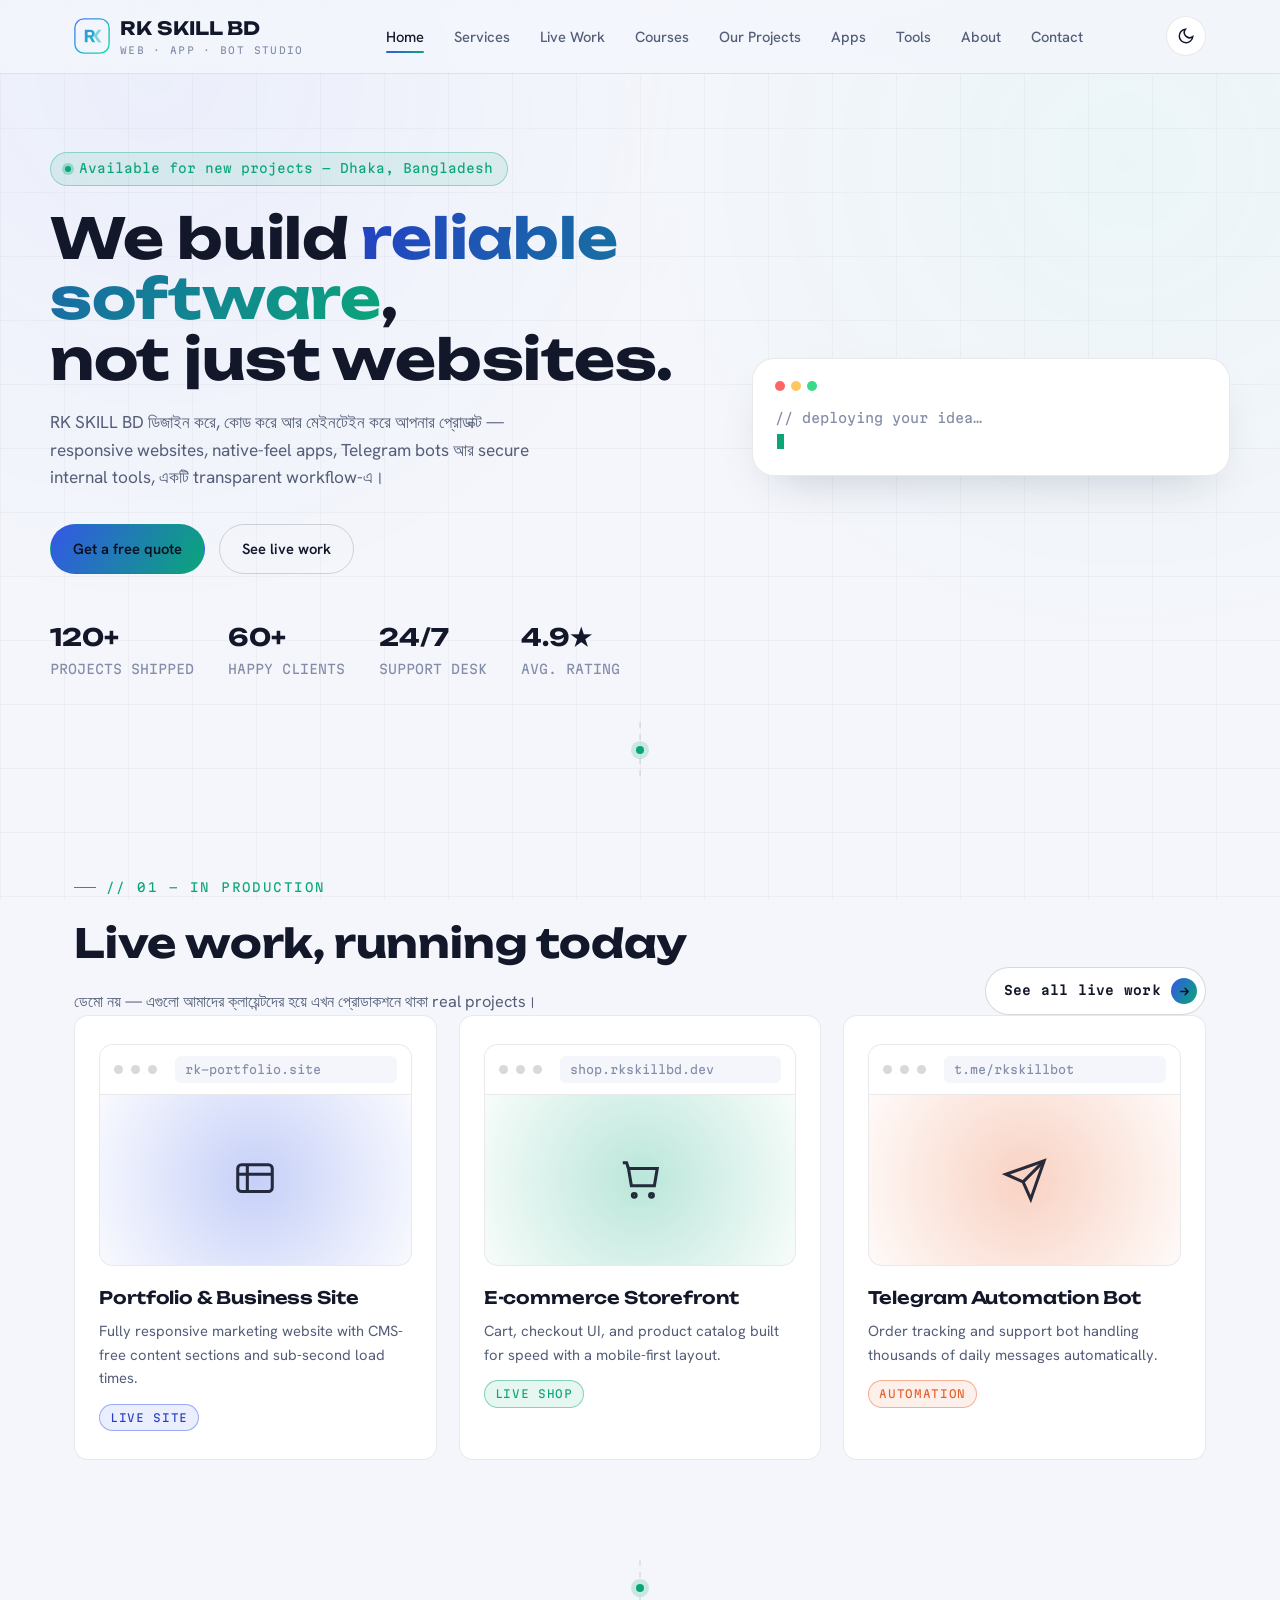
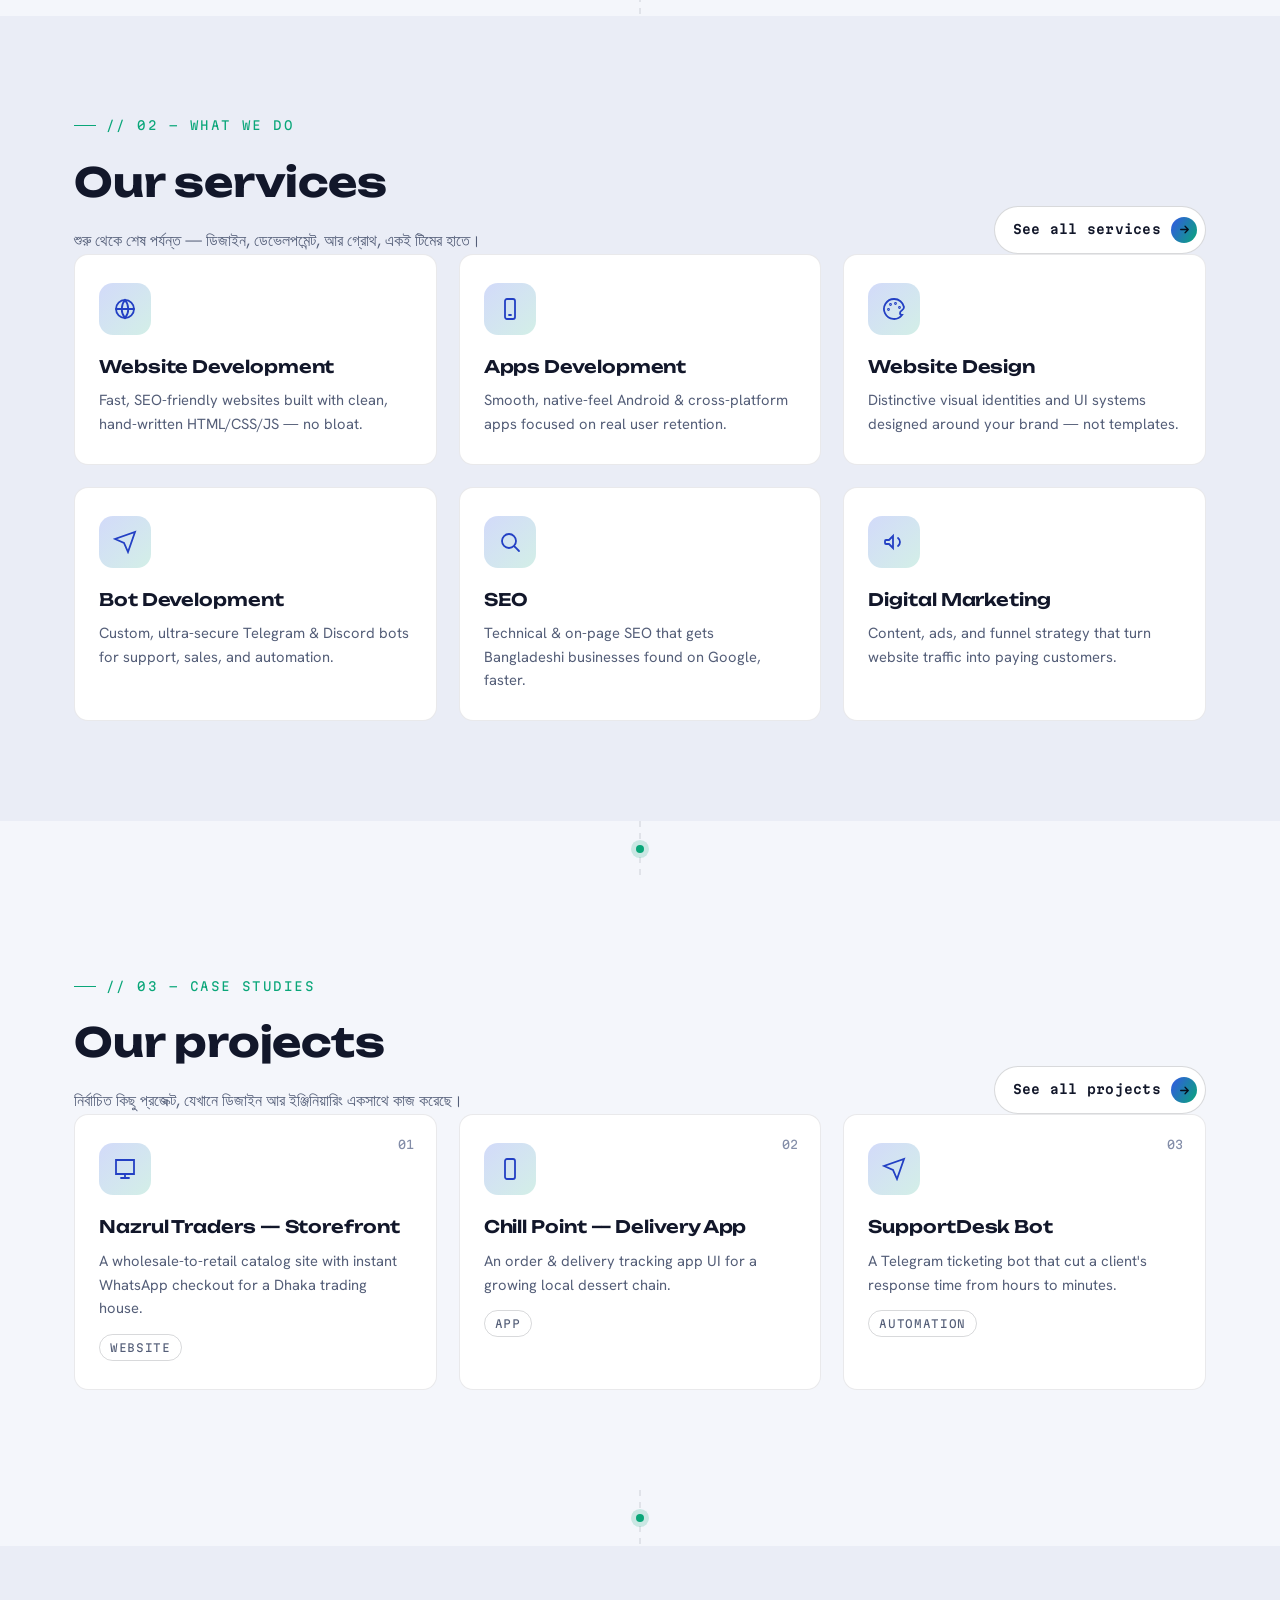
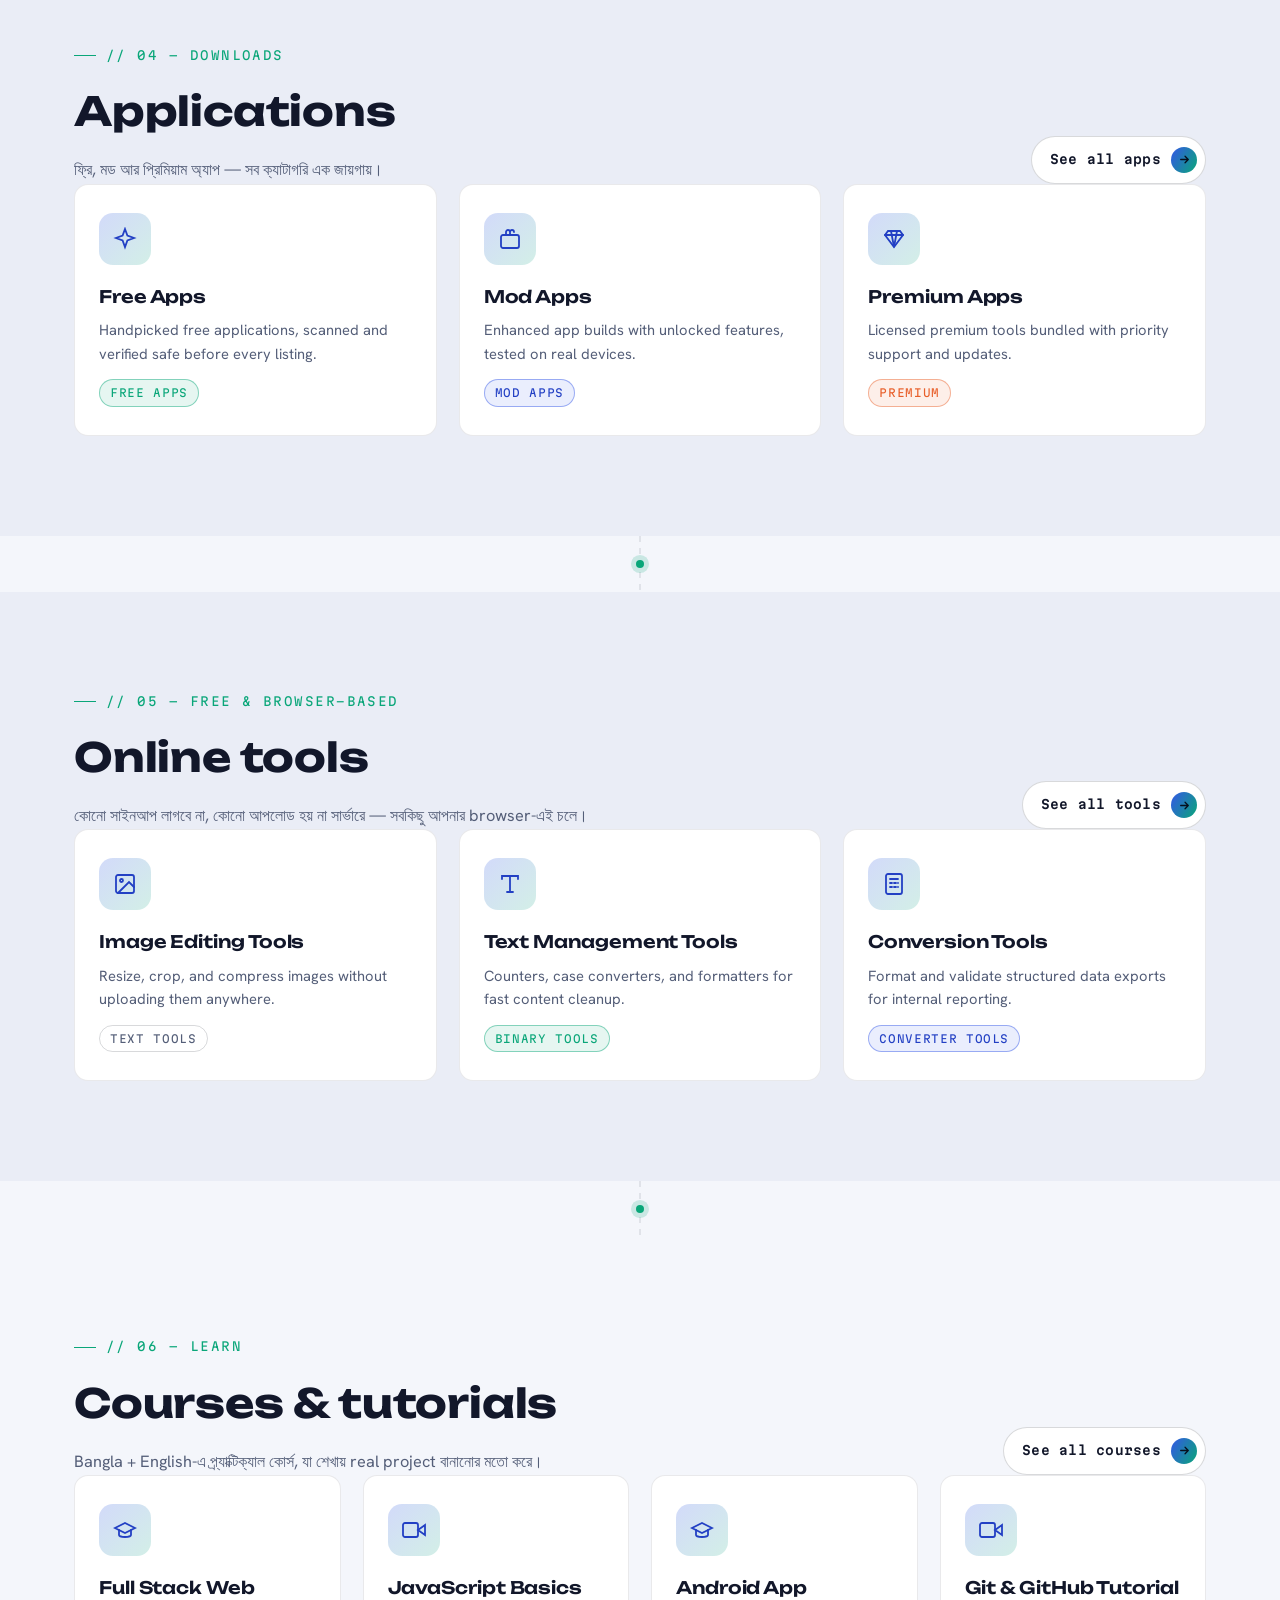
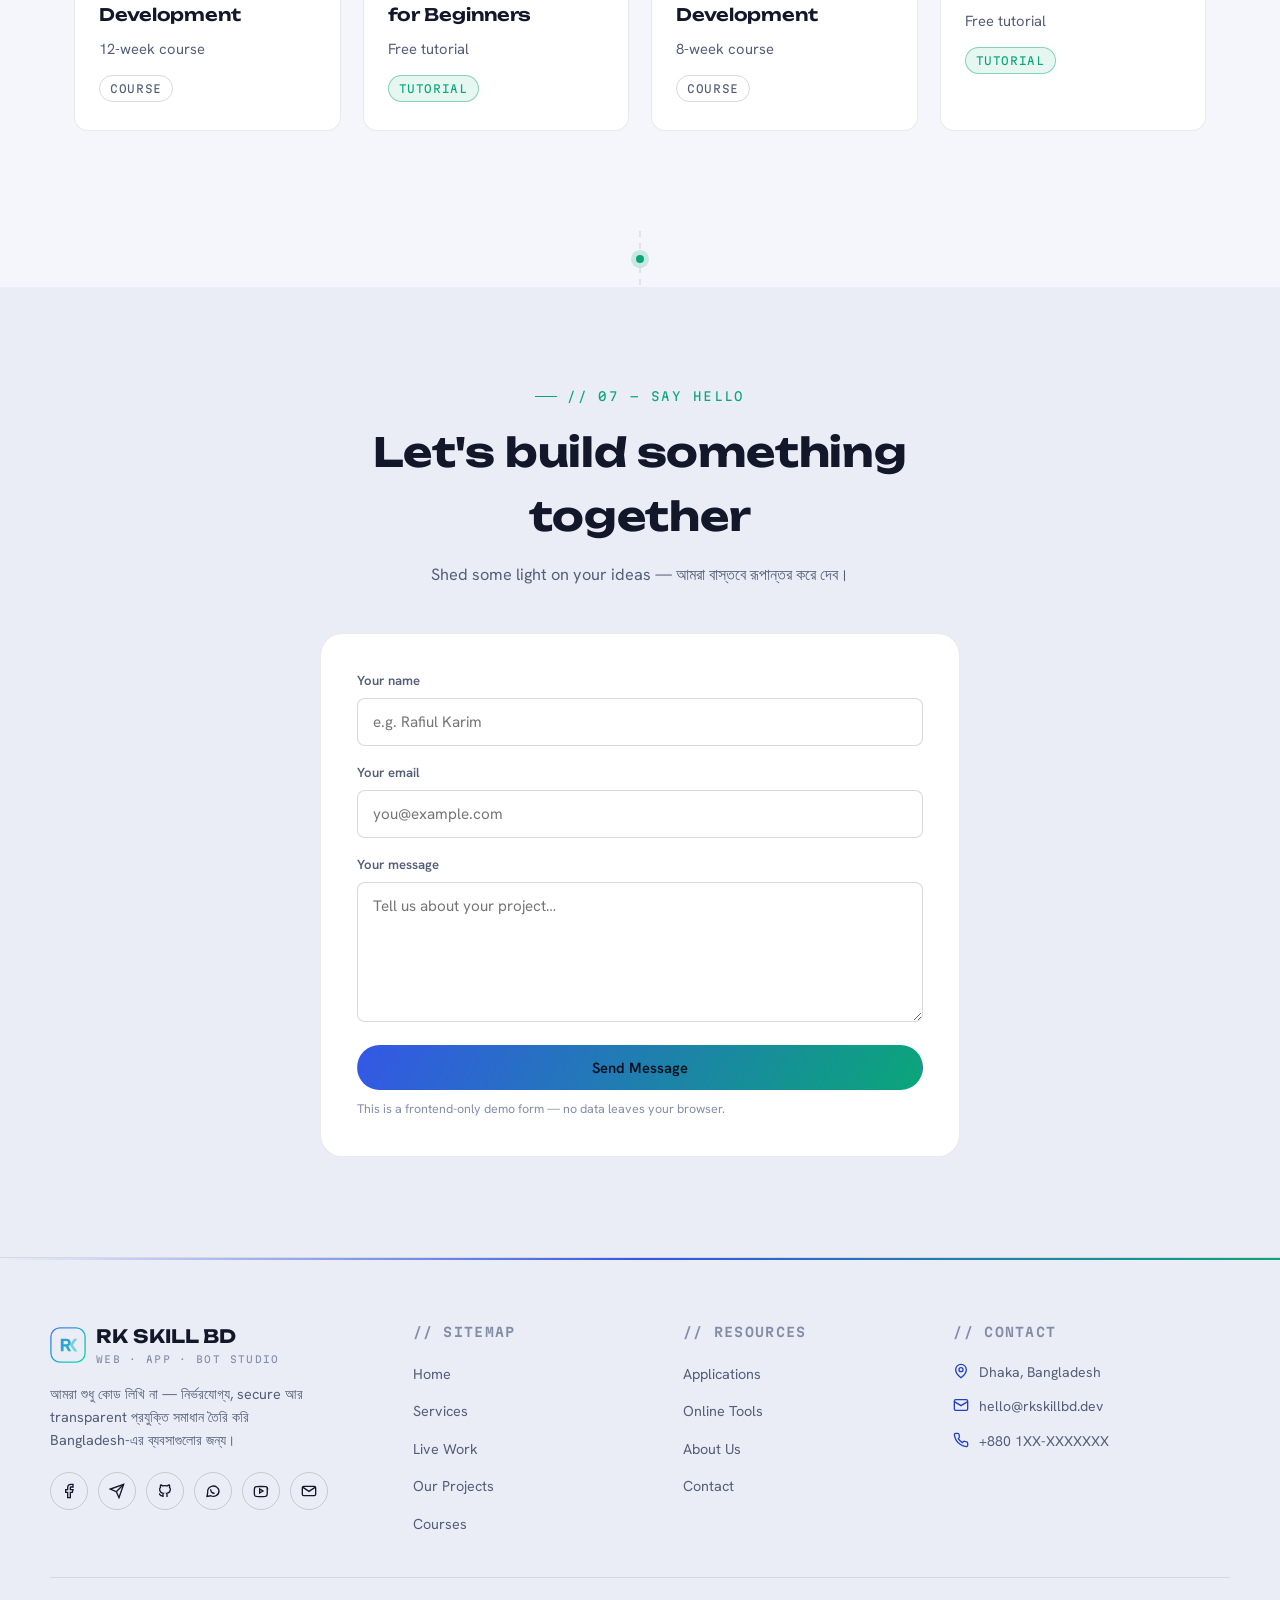
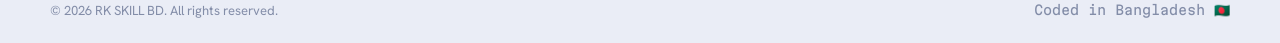
==== commit cc69bc71: "Add files via upload" ====
--- a/index.html
+++ b/index.html
@@ -75,7 +75,7 @@
           <h2>Live work, running today</h2>
           <p>ডেমো নয় — এগুলো আমাদের ক্লায়েন্টদের হয়ে এখন প্রোডাকশনে থাকা real projects।</p>
         </div>
-        <a href="live-work.html" class="see-all">See all live work →</a>
+        <a href="live-work.html" class="see-all">See all live work<span><svg viewBox="0 0 24 24" fill="none" stroke="currentColor" stroke-width="2.4" stroke-linecap="round" stroke-linejoin="round"><path d="M5 12h14M13 6l6 6-6 6"/></svg></span></a>
       </div>
       <div class="grid grid-3">
         <div class="card">
@@ -126,7 +126,7 @@
           <h2>Our services</h2>
           <p>শুরু থেকে শেষ পর্যন্ত — ডিজাইন, ডেভেলপমেন্ট, আর গ্রোথ, একই টিমের হাতে।</p>
         </div>
-        <a href="services.html" class="see-all">See all services →</a>
+        <a href="services.html" class="see-all">See all services<span><svg viewBox="0 0 24 24" fill="none" stroke="currentColor" stroke-width="2.4" stroke-linecap="round" stroke-linejoin="round"><path d="M5 12h14M13 6l6 6-6 6"/></svg></span></a>
       </div>
       <div class="grid grid-3">
         <div class="card">
@@ -174,7 +174,7 @@
           <h2>Our projects</h2>
           <p>নির্বাচিত কিছু প্রজেক্ট, যেখানে ডিজাইন আর ইঞ্জিনিয়ারিং একসাথে কাজ করেছে।</p>
         </div>
-        <a href="projects.html" class="see-all">See all projects →</a>
+        <a href="projects.html" class="see-all">See all projects<span><svg viewBox="0 0 24 24" fill="none" stroke="currentColor" stroke-width="2.4" stroke-linecap="round" stroke-linejoin="round"><path d="M5 12h14M13 6l6 6-6 6"/></svg></span></a>
       </div>
       <div class="grid grid-3">
         <div class="card">
@@ -213,7 +213,7 @@
           <h2>Applications</h2>
           <p>ফ্রি, মড আর প্রিমিয়াম অ্যাপ — সব ক্যাটাগরি এক জায়গায়।</p>
         </div>
-        <a href="applications.html" class="see-all">See all apps →</a>
+        <a href="applications.html" class="see-all">See all apps<span><svg viewBox="0 0 24 24" fill="none" stroke="currentColor" stroke-width="2.4" stroke-linecap="round" stroke-linejoin="round"><path d="M5 12h14M13 6l6 6-6 6"/></svg></span></a>
       </div>
       <div class="grid grid-3">
         <div class="card">
@@ -240,16 +240,52 @@
 
   <div class="trace" aria-hidden="true"></div>
 
+  <!-- ============ ONLINE TOOLS ============ -->
+  <section class="section section-alt" id="tools">
+    <div class="container">
+      <div class="section-top">
+        <div class="section-head" style="margin-bottom:0">
+          <span class="eyebrow">// 05 — Free &amp; Browser-Based</span>
+          <h2>Online tools</h2>
+          <p>কোনো সাইনআপ লাগবে না, কোনো আপলোড হয় না সার্ভারে — সবকিছু আপনার browser-এই চলে।</p>
+        </div>
+        <a href="tools.html" class="see-all">See all tools<span><svg viewBox="0 0 24 24" fill="none" stroke="currentColor" stroke-width="2.4" stroke-linecap="round" stroke-linejoin="round"><path d="M5 12h14M13 6l6 6-6 6"/></svg></span></a>
+      </div>
+      <div class="grid grid-3">
+        <div class="card">
+          <div class="icon-tile"><svg viewBox="0 0 24 24" fill="none" stroke="currentColor" stroke-width="1.8" stroke-linecap="round"><rect x="3" y="3" width="18" height="18" rx="2"/><circle cx="8.5" cy="8.5" r="1.5"/><path d="m21 15-5-5L5 21"/></svg></div>
+          <h3>Image Editing Tools</h3>
+          <p>Resize, crop, and compress images without uploading them anywhere.</p>
+          <span class="tag">Text Tools</span>
+        </div>
+        <div class="card">
+          <div class="icon-tile"><svg viewBox="0 0 24 24" fill="none" stroke="currentColor" stroke-width="1.8" stroke-linecap="round"><path d="M4 7V4h16v3M9 20h6M12 4v16"/></svg></div>
+          <h3>Text Management Tools</h3>
+          <p>Counters, case converters, and formatters for fast content cleanup.</p>
+          <span class="tag tag-accent">Binary Tools</span>
+        </div>
+        <div class="card">
+          <div class="icon-tile"><svg viewBox="0 0 24 24" fill="none" stroke="currentColor" stroke-width="1.8" stroke-linecap="round"><rect x="4" y="2" width="16" height="20" rx="2"/><path d="M8 7h8M8 11h2M12 11h2M16 11h0M8 15h2M12 15h2M16 15h0"/></svg></div>
+          <h3>Conversion Tools</h3>
+          <p>Format and validate structured data exports for internal reporting.</p>
+          <span class="tag tag-primary">Converter Tools</span>
+        </div>
+      </div>
+    </div>
+  </section>
+
+  <div class="trace" aria-hidden="true"></div>
+
   <!-- ============ COURSES & TUTORIALS ============ -->
   <section class="section" id="courses">
     <div class="container">
       <div class="section-top">
         <div class="section-head" style="margin-bottom:0">
-          <span class="eyebrow">// 05 — Learn</span>
+          <span class="eyebrow">// 06 — Learn</span>
           <h2>Courses &amp; tutorials</h2>
           <p>Bangla + English-এ প্র্যাক্টিক্যাল কোর্স, যা শেখায় real project বানানোর মতো করে।</p>
         </div>
-        <a href="courses.html" class="see-all">See all courses →</a>
+        <a href="courses.html" class="see-all">See all courses<span><svg viewBox="0 0 24 24" fill="none" stroke="currentColor" stroke-width="2.4" stroke-linecap="round" stroke-linejoin="round"><path d="M5 12h14M13 6l6 6-6 6"/></svg></span></a>
       </div>
       <div class="grid grid-4">
         <div class="card">
@@ -286,7 +322,7 @@
   <section class="section section-alt" id="contact">
     <div class="container">
       <div class="section-head" style="margin:0 auto 44px;text-align:center;align-items:center">
-        <span class="eyebrow">// 06 — Say Hello</span>
+        <span class="eyebrow">// 07 — Say Hello</span>
         <h2>Let's build something together</h2>
         <p>Shed some light on your ideas — আমরা বাস্তবে রূপান্তর করে দেব।</p>
       </div>
--- a/style.css
+++ b/style.css
@@ -184,8 +184,25 @@
 .section-head h2{ font-size:clamp(1.7rem, 3.4vw, 2.5rem); font-weight:700; }
 .section-head p{ color:var(--text-muted); font-size:1.02rem; max-width:60ch; }
 .section-top{ display:flex; align-items:flex-end; justify-content:space-between; gap:24px; flex-wrap:wrap; }
-.see-all{ font-family:var(--font-mono); font-size:.82rem; color:var(--primary-2); display:inline-flex; align-items:center; gap:6px; padding-bottom:6px; }
-.see-all:hover{ color:var(--accent); }
+.see-all{
+  font-family:var(--font-mono); font-size:.78rem; font-weight:600; letter-spacing:.02em;
+  color:var(--text); display:inline-flex; align-items:center; gap:10px;
+  padding:10px 8px 10px 18px; border-radius:999px; border:1px solid var(--border-strong);
+  background:var(--surface); position:relative; overflow:hidden; flex-shrink:0;
+  transition:border-color .25s ease, color .25s ease, background .25s ease, transform .25s ease, box-shadow .25s ease;
+}
+.see-all span{
+  display:inline-flex; align-items:center; justify-content:center; width:26px; height:26px;
+  border-radius:50%; background:linear-gradient(120deg,var(--primary),var(--accent)); color:#06101F;
+  transition:transform .3s cubic-bezier(.4,0,.2,1);
+}
+.see-all span svg{ width:13px; height:13px; }
+.see-all:hover{
+  color:var(--text); border-color:var(--primary-2); background:var(--surface-2);
+  transform:translateY(-2px); box-shadow:0 10px 26px -14px rgba(76,111,255,.5);
+}
+.see-all:hover span{ transform:translateX(3px); }
+.see-all:active{ transform:translateY(0); }
 
 /* trace: a vertical PCB-style connector placed at page level between sections */
 .trace{
@@ -417,12 +434,16 @@
 @media (max-width:760px){
   .nav-links{
     position:fixed; top:var(--header-h, 68px); left:0; right:0; background:var(--bg);
-    height:calc(100dvh - var(--header-h, 68px)); height:calc(100vh - var(--header-h, 68px));
+    /* 100vh first as a safe fallback, then 100dvh as a progressive
+       enhancement so the panel matches Android's real, address-bar-aware
+       viewport instead of the full (sometimes taller) static viewport. */
+    height:calc(100vh - var(--header-h, 68px)); height:calc(100dvh - var(--header-h, 68px));
     flex-direction:column; align-items:stretch; padding:20px 24px 40px; gap:4px; overflow-y:auto;
     -webkit-overflow-scrolling:touch;
-    transform:translateX(100%); transition:transform .3s ease; z-index:99;
+    transform:translateX(100%); transition:transform .3s ease, visibility 0s linear .3s; z-index:99;
+    visibility:hidden;
   }
-  .nav-links.open{ transform:translateX(0); }
+  .nav-links.open{ transform:translateX(0); visibility:visible; transition:transform .3s ease; }
   .nav-links a{ padding:14px 16px; font-size:1rem; border-bottom:1px solid var(--border); border-radius:0; }
   .nav-burger{ display:flex; flex-shrink:0; }
   .grid-2, .grid-3, .grid-4{ grid-template-columns:1fr; }
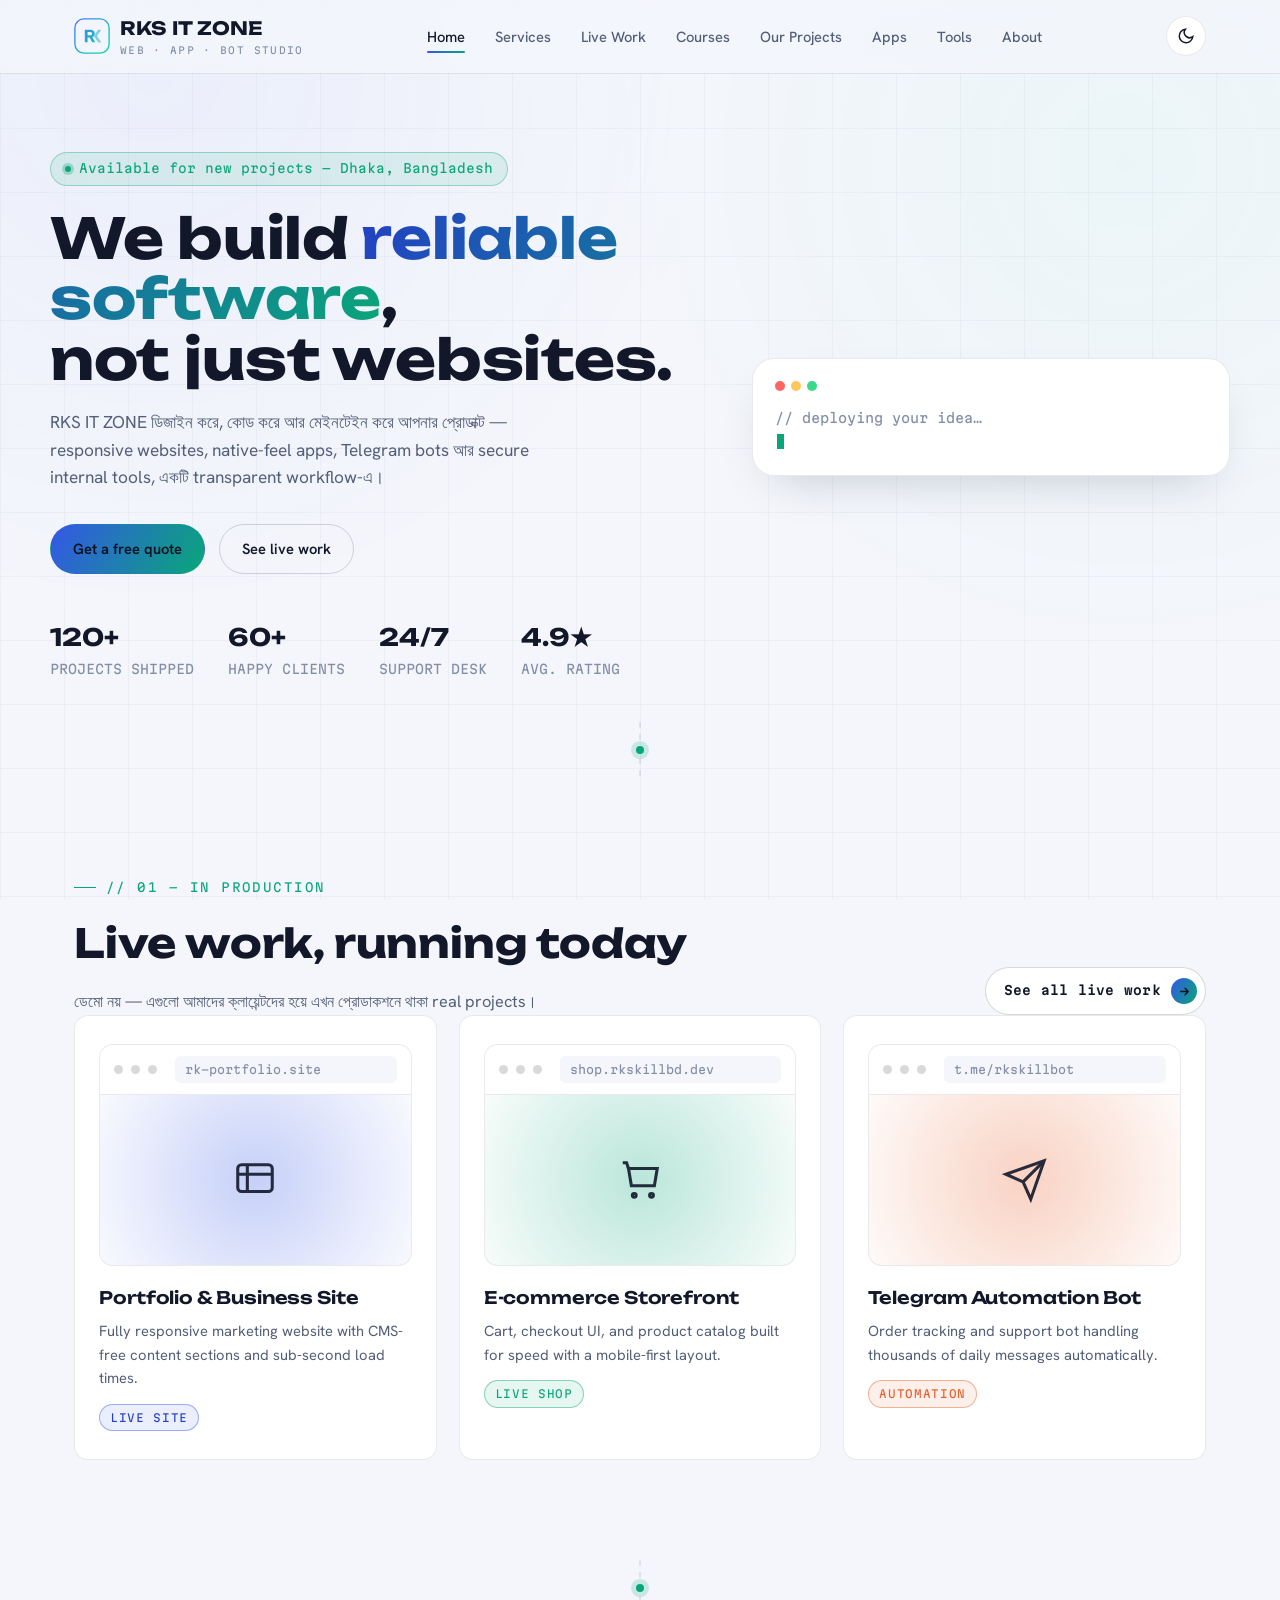
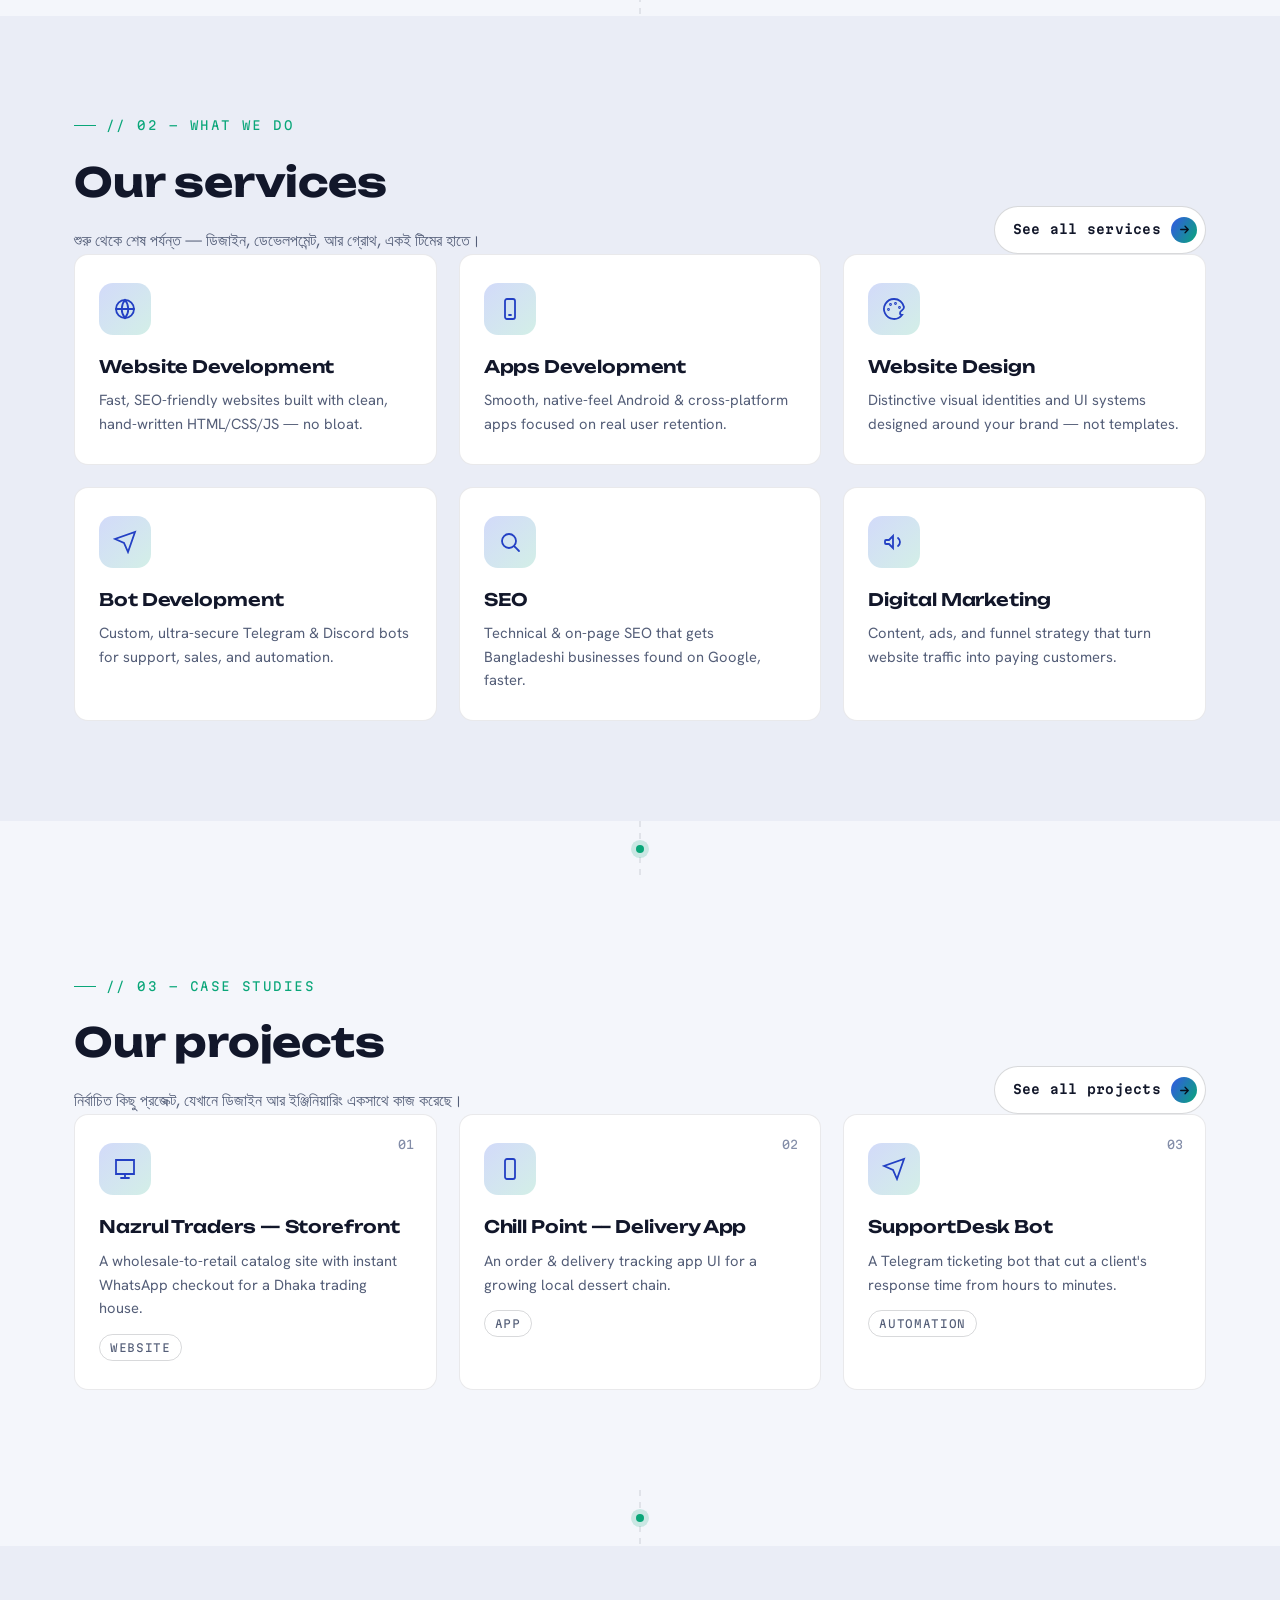
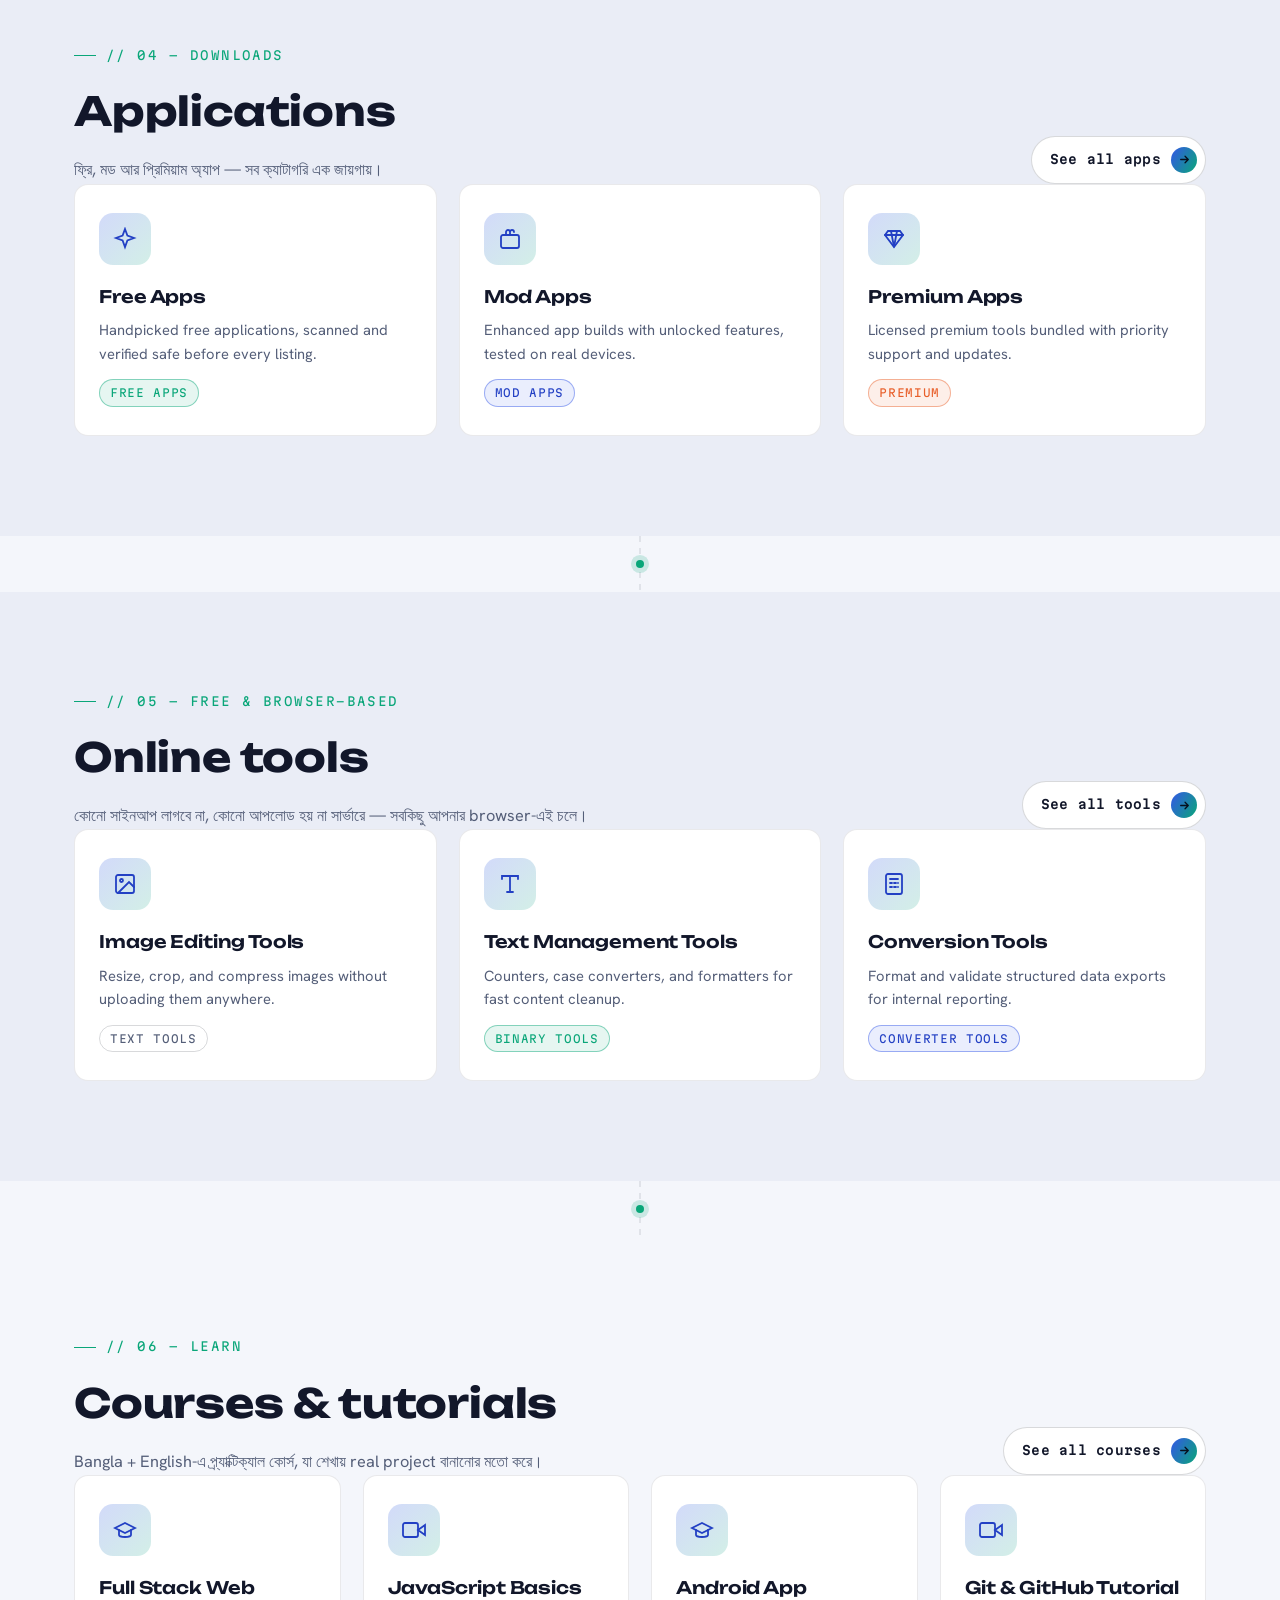
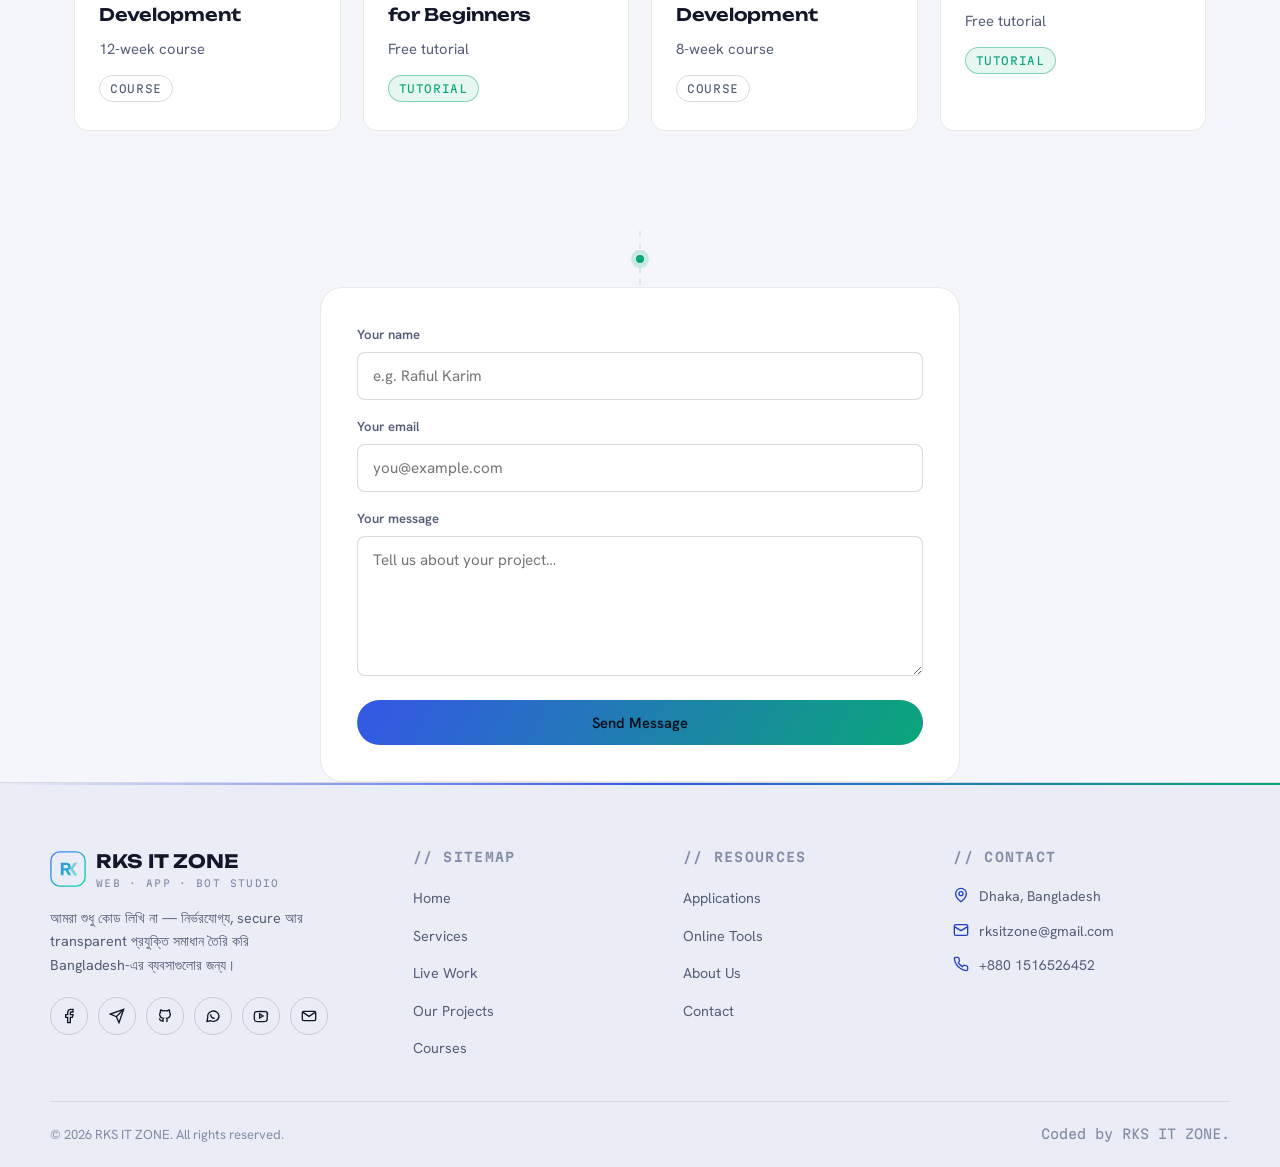
==== commit 2ae6ad8d: "Update index.html" ====
--- a/index.html
+++ b/index.html
@@ -1,402 +1,573 @@
 <!DOCTYPE html>
 <html lang="en" data-theme="dark">
+
 <head>
-<meta charset="UTF-8">
-<meta name="viewport" content="width=device-width, initial-scale=1.0">
-<title>RK SKILL BD — Web, App &amp; Bot Development Studio in Bangladesh</title>
-<meta name="description" content="RK SKILL BD is a Bangladesh-based development studio building responsive websites, mobile apps, Telegram bots, and developer tools — with a transparent, security-first workflow.">
-<link rel="icon" type="image/svg+xml" href="images/favicon.svg">
-<link rel="stylesheet" href="style.css">
+    <meta charset="UTF-8">
+    <meta name="viewport" content="width=device-width, initial-scale=1.0">
+    <title>RKS IT ZONE — Web, App &amp; Bot Development Studio in Bangladesh</title>
+    <meta name="description"
+        content="RKS IT ZONE is a Bangladesh-based development studio building responsive websites, mobile apps, Telegram bots, and developer tools — with a transparent, security-first workflow.">
+    <link rel="icon" type="image/svg+xml" href="images/favicon.svg">
+    <link rel="stylesheet" href="style.css">
 </head>
+
 <body>
-<div class="circuit-bg"></div>
-
-<header class="site-header">
-  <div class="navbar container">
-    <a href="index.html" class="brand">
-      <img src="images/logo.svg" alt="RK SKILL BD logo" width="36" height="36">
-      <span>RK SKILL BD<small>Web · App · Bot Studio</small></span>
-    </a>
-    <nav class="nav-links" aria-label="Primary">
-      <a href="index.html" class="active">Home</a>
-      <a href="services.html">Services</a>
-      <a href="live-work.html">Live Work</a>
-      <a href="courses.html">Courses</a>
-      <a href="projects.html">Our Projects</a>
-      <a href="applications.html">Apps</a>
-      <a href="tools.html">Tools</a>
-      <a href="about.html">About</a>
-      <a href="contact.html">Contact</a>
-    </nav>
-    <div class="nav-actions">
-      <button class="theme-toggle" aria-label="Toggle color theme">
-        <svg class="sun" viewBox="0 0 24 24" fill="none" stroke="currentColor" stroke-width="2" stroke-linecap="round"><circle cx="12" cy="12" r="4"/><path d="M12 2v2M12 20v2M4.9 4.9l1.4 1.4M17.7 17.7l1.4 1.4M2 12h2M20 12h2M4.9 19.1l1.4-1.4M17.7 6.3l1.4-1.4"/></svg>
-        <svg class="moon" viewBox="0 0 24 24" fill="none" stroke="currentColor" stroke-width="2" stroke-linecap="round"><path d="M21 12.8A9 9 0 1 1 11.2 3a7 7 0 0 0 9.8 9.8Z"/></svg>
-      </button>
-      <button class="nav-burger" aria-label="Toggle menu"><span></span></button>
-    </div>
-  </div>
-</header>
-
-<main>
-  <!-- ============ MASTHEAD / HERO ============ -->
-  <section class="hero container">
-    <div class="hero-grid">
-      <div>
-        <span class="hero-eyebrow"><span class="dot"></span>Available for new projects — Dhaka, Bangladesh</span>
-        <h1>We build <span class="grad">reliable software</span>,<br>not just websites.</h1>
-        <p class="lead">RK SKILL BD ডিজাইন করে, কোড করে আর মেইনটেইন করে আপনার প্রোডাক্ট — responsive websites, native-feel apps, Telegram bots আর secure internal tools, একটি transparent workflow-এ।</p>
-        <div class="hero-cta">
-          <a href="contact.html" class="btn btn-primary">Get a free quote</a>
-          <a href="live-work.html" class="btn btn-outline">See live work</a>
+    <div class="circuit-bg"></div>
+
+    <header class="site-header">
+        <div class="navbar container">
+            <a href="index.html" class="brand">
+                <img src="images/logo.svg" alt="RKS IT ZONE logo" width="36" height="36">
+                <span>RKS IT ZONE<small>Web · App · Bot Studio</small></span>
+            </a>
+            <nav class="nav-links" aria-label="Primary">
+                <a href="index.html" class="active">Home</a>
+                <a href="services.html">Services</a>
+                <a href="live-work.html">Live Work</a>
+                <a href="courses.html">Courses</a>
+                <a href="projects.html">Our Projects</a>
+                <a href="applications.html">Apps</a>
+                <a href="tools.html">Tools</a>
+                <a href="about.html">About</a>
+            </nav>
+            <div class="nav-actions">
+                <button class="theme-toggle" aria-label="Toggle color theme">
+                    <svg class="sun" viewBox="0 0 24 24" fill="none" stroke="currentColor" stroke-width="2"
+                        stroke-linecap="round">
+                        <circle cx="12" cy="12" r="4" />
+                        <path
+                            d="M12 2v2M12 20v2M4.9 4.9l1.4 1.4M17.7 17.7l1.4 1.4M2 12h2M20 12h2M4.9 19.1l1.4-1.4M17.7 6.3l1.4-1.4" />
+                    </svg>
+                    <svg class="moon" viewBox="0 0 24 24" fill="none" stroke="currentColor" stroke-width="2"
+                        stroke-linecap="round">
+                        <path d="M21 12.8A9 9 0 1 1 11.2 3a7 7 0 0 0 9.8 9.8Z" />
+                    </svg>
+                </button>
+                <button class="nav-burger" aria-label="Toggle menu"><span></span></button>
+            </div>
         </div>
-        <div class="hero-stats">
-          <div><strong>120+</strong><span>PROJECTS SHIPPED</span></div>
-          <div><strong>60+</strong><span>HAPPY CLIENTS</span></div>
-          <div><strong>24/7</strong><span>SUPPORT DESK</span></div>
-          <div><strong>4.9★</strong><span>AVG. RATING</span></div>
+    </header>
+
+    <main>
+        <!-- ============ MASTHEAD / HERO ============ -->
+        <section class="hero container">
+            <div class="hero-grid">
+                <div>
+                    <span class="hero-eyebrow"><span class="dot"></span>Available for new projects — Dhaka,
+                        Bangladesh</span>
+                    <h1>We build <span class="grad">reliable software</span>,<br>not just websites.</h1>
+                    <p class="lead">RKS IT ZONE ডিজাইন করে, কোড করে আর মেইনটেইন করে আপনার প্রোডাক্ট — responsive
+                        websites, native-feel apps, Telegram bots আর secure internal tools, একটি transparent workflow-এ।
+                    </p>
+                    <div class="hero-cta">
+                        <a href="contact.html" class="btn btn-primary">Get a free quote</a>
+                        <a href="live-work.html" class="btn btn-outline">See live work</a>
+                    </div>
+                    <div class="hero-stats">
+                        <div><strong>120+</strong><span>PROJECTS SHIPPED</span></div>
+                        <div><strong>60+</strong><span>HAPPY CLIENTS</span></div>
+                        <div><strong>24/7</strong><span>SUPPORT DESK</span></div>
+                        <div><strong>4.9★</strong><span>AVG. RATING</span></div>
+                    </div>
+                </div>
+                <div class="hero-panel">
+                    <div class="dots"><span></span><span></span><span></span></div>
+                    <pre class="mono"
+                        data-type-lines='["<span class=\"cm\">// deploying your idea…</span>","<span class=\"kw\">const</span> studio = <span class=\"kw\">new</span> RKSkillBD();","studio.<span class=\"st\">build</span>([","  <span class=\"st\">\"website\"</span>, <span class=\"st\">\"mobile app\"</span>,","  <span class=\"st\">\"telegram bot\"</span>, <span class=\"st\">\"seo\"</span>","]);","studio.<span class=\"st\">deploy</span>(); <span class=\"cm\">// ✓ live in prod</span>"]'><span class="type-cursor"></span></pre>
+                </div>
+            </div>
+        </section>
+
+        <div class="trace" aria-hidden="true"></div>
+
+        <!-- ============ LIVE WORK ============ -->
+        <section class="section" id="live-work">
+            <div class="container">
+                <div class="section-top">
+                    <div class="section-head" style="margin-bottom:0">
+                        <span class="eyebrow">// 01 — In Production</span>
+                        <h2>Live work, running today</h2>
+                        <p>ডেমো নয় — এগুলো আমাদের ক্লায়েন্টদের হয়ে এখন প্রোডাকশনে থাকা real projects।</p>
+                    </div>
+                    <a href="live-work.html" class="see-all">See all live work<span><svg viewBox="0 0 24 24" fill="none"
+                                stroke="currentColor" stroke-width="2.4" stroke-linecap="round" stroke-linejoin="round">
+                                <path d="M5 12h14M13 6l6 6-6 6" />
+                            </svg></span></a>
+                </div>
+                <div class="grid grid-3">
+                    <div class="card">
+                        <div class="browser-frame">
+                            <div class="browser-bar"><span></span><span></span><span></span>
+                                <div class="url mono">rk-portfolio.site</div>
+                            </div>
+                            <div class="browser-screen" style="--gscolor:var(--primary)">
+                                <div class="glow"></div>
+                                <svg viewBox="0 0 24 24" fill="none" stroke="currentColor" stroke-width="1.6">
+                                    <rect x="3" y="4" width="18" height="14" rx="2" />
+                                    <path d="M3 9h18M8 4v14" />
+                                </svg>
+                            </div>
+                        </div>
+                        <h3 style="margin-top:18px">Portfolio &amp; Business Site</h3>
+                        <p>Fully responsive marketing website with CMS-free content sections and sub-second load times.
+                        </p>
+                        <span class="tag tag-primary">Live Site</span>
+                    </div>
+                    <div class="card">
+                        <div class="browser-frame">
+                            <div class="browser-bar"><span></span><span></span><span></span>
+                                <div class="url mono">shop.rkskillbd.dev</div>
+                            </div>
+                            <div class="browser-screen" style="--gscolor:var(--accent)">
+                                <div class="glow"></div>
+                                <svg viewBox="0 0 24 24" fill="none" stroke="currentColor" stroke-width="1.6">
+                                    <path d="M6 6h15l-1.5 9h-12z" />
+                                    <circle cx="9" cy="20" r="1" />
+                                    <circle cx="18" cy="20" r="1" />
+                                    <path d="M3 3h2l1 3" />
+                                </svg>
+                            </div>
+                        </div>
+                        <h3 style="margin-top:18px">E-commerce Storefront</h3>
+                        <p>Cart, checkout UI, and product catalog built for speed with a mobile-first layout.</p>
+                        <span class="tag tag-accent">Live Shop</span>
+                    </div>
+                    <div class="card">
+                        <div class="browser-frame">
+                            <div class="browser-bar"><span></span><span></span><span></span>
+                                <div class="url mono">t.me/rkskillbot</div>
+                            </div>
+                            <div class="browser-screen" style="--gscolor:var(--warm)">
+                                <div class="glow"></div>
+                                <svg viewBox="0 0 24 24" fill="none" stroke="currentColor" stroke-width="1.6">
+                                    <path d="m22 2-7 20-4-9-9-4Z" />
+                                    <path d="M22 2 11 13" />
+                                </svg>
+                            </div>
+                        </div>
+                        <h3 style="margin-top:18px">Telegram Automation Bot</h3>
+                        <p>Order tracking and support bot handling thousands of daily messages automatically.</p>
+                        <span class="tag tag-warm">Automation</span>
+                    </div>
+                </div>
+            </div>
+        </section>
+
+        <div class="trace" aria-hidden="true"></div>
+
+        <!-- ============ OUR SERVICES ============ -->
+        <section class="section section-alt" id="services">
+            <div class="container">
+                <div class="section-top">
+                    <div class="section-head" style="margin-bottom:0">
+                        <span class="eyebrow">// 02 — What We Do</span>
+                        <h2>Our services</h2>
+                        <p>শুরু থেকে শেষ পর্যন্ত — ডিজাইন, ডেভেলপমেন্ট, আর গ্রোথ, একই টিমের হাতে।</p>
+                    </div>
+                    <a href="services.html" class="see-all">See all services<span><svg viewBox="0 0 24 24" fill="none"
+                                stroke="currentColor" stroke-width="2.4" stroke-linecap="round" stroke-linejoin="round">
+                                <path d="M5 12h14M13 6l6 6-6 6" />
+                            </svg></span></a>
+                </div>
+                <div class="grid grid-3">
+                    <div class="card">
+                        <div class="icon-tile"><svg viewBox="0 0 24 24" fill="none" stroke="currentColor"
+                                stroke-width="1.8" stroke-linecap="round">
+                                <circle cx="12" cy="12" r="9" />
+                                <path d="M3 12h18M12 3a14 14 0 0 1 0 18 14 14 0 0 1 0-18Z" />
+                            </svg></div>
+                        <h3>Website Development</h3>
+                        <p>Fast, SEO-friendly websites built with clean, hand-written HTML/CSS/JS — no bloat.</p>
+                    </div>
+                    <div class="card">
+                        <div class="icon-tile"><svg viewBox="0 0 24 24" fill="none" stroke="currentColor"
+                                stroke-width="1.8" stroke-linecap="round">
+                                <rect x="7" y="2" width="10" height="20" rx="2" />
+                                <path d="M11 18h2" />
+                            </svg></div>
+                        <h3>Apps Development</h3>
+                        <p>Smooth, native-feel Android &amp; cross-platform apps focused on real user retention.</p>
+                    </div>
+                    <div class="card">
+                        <div class="icon-tile"><svg viewBox="0 0 24 24" fill="none" stroke="currentColor"
+                                stroke-width="1.8" stroke-linecap="round">
+                                <circle cx="13.5" cy="6.5" r=".5" />
+                                <circle cx="17.5" cy="10.5" r=".5" />
+                                <circle cx="8.5" cy="7.5" r=".5" />
+                                <circle cx="6.5" cy="12.5" r=".5" />
+                                <path d="M12 2a10 10 0 1 0 8 16c-1 0-2-1-2-2 0-3 4-2 4-6a10 10 0 0 0-10-8Z" />
+                            </svg></div>
+                        <h3>Website Design</h3>
+                        <p>Distinctive visual identities and UI systems designed around your brand — not templates.</p>
+                    </div>
+                    <div class="card">
+                        <div class="icon-tile"><svg viewBox="0 0 24 24" fill="none" stroke="currentColor"
+                                stroke-width="1.8" stroke-linecap="round">
+                                <path d="m22 2-7 20-4-9-9-4Z" />
+                            </svg></div>
+                        <h3>Bot Development</h3>
+                        <p>Custom, ultra-secure Telegram &amp; Discord bots for support, sales, and automation.</p>
+                    </div>
+                    <div class="card">
+                        <div class="icon-tile"><svg viewBox="0 0 24 24" fill="none" stroke="currentColor"
+                                stroke-width="1.8" stroke-linecap="round">
+                                <circle cx="11" cy="11" r="7" />
+                                <path d="m21 21-4.3-4.3" />
+                            </svg></div>
+                        <h3>SEO</h3>
+                        <p>Technical &amp; on-page SEO that gets Bangladeshi businesses found on Google, faster.</p>
+                    </div>
+                    <div class="card">
+                        <div class="icon-tile"><svg viewBox="0 0 24 24" fill="none" stroke="currentColor"
+                                stroke-width="1.8" stroke-linecap="round">
+                                <path d="M3 11v2a1 1 0 0 0 1 1h3l4 4V6L7 10H4a1 1 0 0 0-1 1Z" />
+                                <path d="M16 8a5 5 0 0 1 0 8" />
+                            </svg></div>
+                        <h3>Digital Marketing</h3>
+                        <p>Content, ads, and funnel strategy that turn website traffic into paying customers.</p>
+                    </div>
+                </div>
+            </div>
+        </section>
+
+        <div class="trace" aria-hidden="true"></div>
+
+        <!-- ============ OUR PROJECTS ============ -->
+        <section class="section" id="projects">
+            <div class="container">
+                <div class="section-top">
+                    <div class="section-head" style="margin-bottom:0">
+                        <span class="eyebrow">// 03 — Case Studies</span>
+                        <h2>Our projects</h2>
+                        <p>নির্বাচিত কিছু প্রজেক্ট, যেখানে ডিজাইন আর ইঞ্জিনিয়ারিং একসাথে কাজ করেছে।</p>
+                    </div>
+                    <a href="projects.html" class="see-all">See all projects<span><svg viewBox="0 0 24 24" fill="none"
+                                stroke="currentColor" stroke-width="2.4" stroke-linecap="round" stroke-linejoin="round">
+                                <path d="M5 12h14M13 6l6 6-6 6" />
+                            </svg></span></a>
+                </div>
+                <div class="grid grid-3">
+                    <div class="card">
+                        <span class="card-index mono">01</span>
+                        <div class="icon-tile"><svg viewBox="0 0 24 24" fill="none" stroke="currentColor"
+                                stroke-width="1.8" stroke-linecap="round">
+                                <path d="M3 3h18v14H3z" />
+                                <path d="M8 21h8M12 17v4" />
+                            </svg></div>
+                        <h3>Nazrul Traders — Storefront</h3>
+                        <p>A wholesale-to-retail catalog site with instant WhatsApp checkout for a Dhaka trading house.
+                        </p>
+                        <span class="tag">Website</span>
+                    </div>
+                    <div class="card">
+                        <span class="card-index mono">02</span>
+                        <div class="icon-tile"><svg viewBox="0 0 24 24" fill="none" stroke="currentColor"
+                                stroke-width="1.8" stroke-linecap="round">
+                                <rect x="7" y="2" width="10" height="20" rx="2" />
+                            </svg></div>
+                        <h3>Chill Point — Delivery App</h3>
+                        <p>An order &amp; delivery tracking app UI for a growing local dessert chain.</p>
+                        <span class="tag">App</span>
+                    </div>
+                    <div class="card">
+                        <span class="card-index mono">03</span>
+                        <div class="icon-tile"><svg viewBox="0 0 24 24" fill="none" stroke="currentColor"
+                                stroke-width="1.8" stroke-linecap="round">
+                                <path d="m22 2-7 20-4-9-9-4Z" />
+                            </svg></div>
+                        <h3>SupportDesk Bot</h3>
+                        <p>A Telegram ticketing bot that cut a client's response time from hours to minutes.</p>
+                        <span class="tag">Automation</span>
+                    </div>
+                </div>
+            </div>
+        </section>
+
+        <div class="trace" aria-hidden="true"></div>
+
+        <!-- ============ APPLICATIONS ============ -->
+        <section class="section section-alt" id="applications">
+            <div class="container">
+                <div class="section-top">
+                    <div class="section-head" style="margin-bottom:0">
+                        <span class="eyebrow">// 04 — Downloads</span>
+                        <h2>Applications</h2>
+                        <p>ফ্রি, মড আর প্রিমিয়াম অ্যাপ — সব ক্যাটাগরি এক জায়গায়।</p>
+                    </div>
+                    <a href="applications.html" class="see-all">See all apps<span><svg viewBox="0 0 24 24" fill="none"
+                                stroke="currentColor" stroke-width="2.4" stroke-linecap="round" stroke-linejoin="round">
+                                <path d="M5 12h14M13 6l6 6-6 6" />
+                            </svg></span></a>
+                </div>
+                <div class="grid grid-3">
+                    <div class="card">
+                        <div class="icon-tile"><svg viewBox="0 0 24 24" fill="none" stroke="currentColor"
+                                stroke-width="1.8" stroke-linecap="round">
+                                <path d="m12 2 2.4 6.6L21 11l-6.6 2.4L12 20l-2.4-6.6L3 11l6.6-2.4Z" />
+                            </svg></div>
+                        <h3>Free Apps</h3>
+                        <p>Handpicked free applications, scanned and verified safe before every listing.</p>
+                        <span class="tag tag-accent">Free Apps</span>
+                    </div>
+                    <div class="card">
+                        <div class="icon-tile"><svg viewBox="0 0 24 24" fill="none" stroke="currentColor"
+                                stroke-width="1.8" stroke-linecap="round">
+                                <rect x="3" y="8" width="18" height="13" rx="2" />
+                                <path d="M12 8V5a2 2 0 0 1 4 0M8 8V5a2 2 0 0 1 4 0" />
+                            </svg></div>
+                        <h3>Mod Apps</h3>
+                        <p>Enhanced app builds with unlocked features, tested on real devices.</p>
+                        <span class="tag tag-primary">Mod Apps</span>
+                    </div>
+                    <div class="card">
+                        <div class="icon-tile"><svg viewBox="0 0 24 24" fill="none" stroke="currentColor"
+                                stroke-width="1.8" stroke-linecap="round">
+                                <path d="M3 8 6 4h12l3 4-9 12z" />
+                                <path d="M3 8h18M9 4l3 16 3-16" />
+                            </svg></div>
+                        <h3>Premium Apps</h3>
+                        <p>Licensed premium tools bundled with priority support and updates.</p>
+                        <span class="tag tag-warm">Premium</span>
+                    </div>
+                </div>
+            </div>
+        </section>
+
+        <div class="trace" aria-hidden="true"></div>
+
+        <!-- ============ ONLINE TOOLS ============ -->
+        <section class="section section-alt" id="tools">
+            <div class="container">
+                <div class="section-top">
+                    <div class="section-head" style="margin-bottom:0">
+                        <span class="eyebrow">// 05 — Free &amp; Browser-Based</span>
+                        <h2>Online tools</h2>
+                        <p>কোনো সাইনআপ লাগবে না, কোনো আপলোড হয় না সার্ভারে — সবকিছু আপনার browser-এই চলে।</p>
+                    </div>
+                    <a href="tools.html" class="see-all">See all tools<span><svg viewBox="0 0 24 24" fill="none"
+                                stroke="currentColor" stroke-width="2.4" stroke-linecap="round" stroke-linejoin="round">
+                                <path d="M5 12h14M13 6l6 6-6 6" />
+                            </svg></span></a>
+                </div>
+                <div class="grid grid-3">
+                    <div class="card">
+                        <div class="icon-tile"><svg viewBox="0 0 24 24" fill="none" stroke="currentColor"
+                                stroke-width="1.8" stroke-linecap="round">
+                                <rect x="3" y="3" width="18" height="18" rx="2" />
+                                <circle cx="8.5" cy="8.5" r="1.5" />
+                                <path d="m21 15-5-5L5 21" />
+                            </svg></div>
+                        <h3>Image Editing Tools</h3>
+                        <p>Resize, crop, and compress images without uploading them anywhere.</p>
+                        <span class="tag">Text Tools</span>
+                    </div>
+                    <div class="card">
+                        <div class="icon-tile"><svg viewBox="0 0 24 24" fill="none" stroke="currentColor"
+                                stroke-width="1.8" stroke-linecap="round">
+                                <path d="M4 7V4h16v3M9 20h6M12 4v16" />
+                            </svg></div>
+                        <h3>Text Management Tools</h3>
+                        <p>Counters, case converters, and formatters for fast content cleanup.</p>
+                        <span class="tag tag-accent">Binary Tools</span>
+                    </div>
+                    <div class="card">
+                        <div class="icon-tile"><svg viewBox="0 0 24 24" fill="none" stroke="currentColor"
+                                stroke-width="1.8" stroke-linecap="round">
+                                <rect x="4" y="2" width="16" height="20" rx="2" />
+                                <path d="M8 7h8M8 11h2M12 11h2M16 11h0M8 15h2M12 15h2M16 15h0" />
+                            </svg></div>
+                        <h3>Conversion Tools</h3>
+                        <p>Format and validate structured data exports for internal reporting.</p>
+                        <span class="tag tag-primary">Converter Tools</span>
+                    </div>
+                </div>
+            </div>
+        </section>
+
+        <div class="trace" aria-hidden="true"></div>
+
+        <!-- ============ COURSES & TUTORIALS ============ -->
+        <section class="section" id="courses">
+            <div class="container">
+                <div class="section-top">
+                    <div class="section-head" style="margin-bottom:0">
+                        <span class="eyebrow">// 06 — Learn</span>
+                        <h2>Courses &amp; tutorials</h2>
+                        <p>Bangla + English-এ প্র্যাক্টিক্যাল কোর্স, যা শেখায় real project বানানোর মতো করে।</p>
+                    </div>
+                    <a href="courses.html" class="see-all">See all courses<span><svg viewBox="0 0 24 24" fill="none"
+                                stroke="currentColor" stroke-width="2.4" stroke-linecap="round" stroke-linejoin="round">
+                                <path d="M5 12h14M13 6l6 6-6 6" />
+                            </svg></span></a>
+                </div>
+                <div class="grid grid-4">
+                    <div class="card">
+                        <div class="icon-tile"><svg viewBox="0 0 24 24" fill="none" stroke="currentColor"
+                                stroke-width="1.8" stroke-linecap="round">
+                                <path d="M22 10 12 5 2 10l10 5 10-5Z" />
+                                <path d="M6 12v5c0 1.1 2.7 2 6 2s6-.9 6-2v-5" />
+                            </svg></div>
+                        <h3>Full Stack Web Development</h3>
+                        <p>12-week course</p>
+                        <span class="tag">Course</span>
+                    </div>
+                    <div class="card">
+                        <div class="icon-tile"><svg viewBox="0 0 24 24" fill="none" stroke="currentColor"
+                                stroke-width="1.8" stroke-linecap="round">
+                                <path d="m23 7-7 5 7 5V7Z" />
+                                <rect x="1" y="5" width="15" height="14" rx="2" />
+                            </svg></div>
+                        <h3>JavaScript Basics for Beginners</h3>
+                        <p>Free tutorial</p>
+                        <span class="tag tag-accent">Tutorial</span>
+                    </div>
+                    <div class="card">
+                        <div class="icon-tile"><svg viewBox="0 0 24 24" fill="none" stroke="currentColor"
+                                stroke-width="1.8" stroke-linecap="round">
+                                <path d="M22 10 12 5 2 10l10 5 10-5Z" />
+                                <path d="M6 12v5c0 1.1 2.7 2 6 2s6-.9 6-2v-5" />
+                            </svg></div>
+                        <h3>Android App Development</h3>
+                        <p>8-week course</p>
+                        <span class="tag">Course</span>
+                    </div>
+                    <div class="card">
+                        <div class="icon-tile"><svg viewBox="0 0 24 24" fill="none" stroke="currentColor"
+                                stroke-width="1.8" stroke-linecap="round">
+                                <path d="m23 7-7 5 7 5V7Z" />
+                                <rect x="1" y="5" width="15" height="14" rx="2" />
+                            </svg></div>
+                        <h3>Git &amp; GitHub Tutorial</h3>
+                        <p>Free tutorial</p>
+                        <span class="tag tag-accent">Tutorial</span>
+                    </div>
+                </div>
+            </div>
+        </section>
+
+        <div class="trace" aria-hidden="true"></div>
+
+        <!-- ============ CONTACT ============ -->
+        <form action="https://formsubmit.co/rksitzone@gmail.com" method="POST"
+            style="max-width:640px;margin:0 auto;background:var(--surface);border:1px solid var(--border);border-radius:var(--radius-l);padding:36px">
+
+            <!-- Disable Captcha -->
+            <input type="hidden" name="_captcha" value="false">
+
+            <!-- Redirect after submit -->
+            <!-- <input type="hidden" name="_next" value="https://yourdomain.com/thankyou.html"> -->
+
+            <!-- Email Subject -->
+            <input type="hidden" name="_subject" value="New Portfolio Contact Form">
+
+            <div class="field">
+                <label for="name">Your name</label>
+                <input id="name" name="Name" type="text" placeholder="e.g. Rafiul Karim" required>
+            </div>
+
+            <div class="field">
+                <label for="email">Your email</label>
+                <input id="email" name="Email" type="email" placeholder="you@example.com" required>
+            </div>
+
+            <div class="field">
+                <label for="message">Your message</label>
+                <textarea id="message" name="Message" placeholder="Tell us about your project…" required></textarea>
+            </div>
+
+            <button type="submit" class="btn btn-primary btn-block">
+                Send Message
+            </button>
+
+        </form>
+    </main>
+
+    <footer class="site-footer">
+        <div class="container footer-top">
+            <div class="footer-brand">
+                <a href="index.html" class="brand">
+                    <img src="images/logo.svg" alt="RKS IT ZONE logo" width="36" height="36">
+                    <span>RKS IT ZONE<small>Web · App · Bot Studio</small></span>
+                </a>
+                <p>আমরা শুধু কোড লিখি না — নির্ভরযোগ্য, secure আর transparent প্রযুক্তি সমাধান তৈরি করি Bangladesh-এর
+                    ব্যবসাগুলোর জন্য।</p>
+                <div class="footer-social">
+                    <a href="#" aria-label="Facebook"><svg viewBox="0 0 24 24" fill="none" stroke="currentColor"
+                            stroke-width="2">
+                            <path d="M18 2h-3a5 5 0 0 0-5 5v3H7v4h3v8h4v-8h3l1-4h-4V7a1 1 0 0 1 1-1h3z" />
+                        </svg></a>
+                    <a href="#" aria-label="Telegram"><svg viewBox="0 0 24 24" fill="none" stroke="currentColor"
+                            stroke-width="2">
+                            <path d="m22 2-7 20-4-9-9-4Z" />
+                            <path d="M22 2 11 13" />
+                        </svg></a>
+                    <a href="#" aria-label="GitHub"><svg viewBox="0 0 24 24" fill="none" stroke="currentColor"
+                            stroke-width="2">
+                            <path
+                                d="M9 19c-4.3 1.4-4.3-2.5-6-3m12 5v-3.5c0-1 .1-1.4-.5-2 2.8-.3 5.5-1.4 5.5-6a4.6 4.6 0 0 0-1.3-3.2 4.2 4.2 0 0 0-.1-3.2s-1.1-.3-3.5 1.3a12.3 12.3 0 0 0-6.2 0C6.5 2.8 5.4 3.1 5.4 3.1a4.2 4.2 0 0 0-.1 3.2A4.6 4.6 0 0 0 4 9.5c0 4.6 2.7 5.7 5.5 6-.6.6-.6 1.2-.5 2V21" />
+                        </svg></a>
+                    <a href="#" aria-label="WhatsApp"><svg viewBox="0 0 24 24" fill="none" stroke="currentColor"
+                            stroke-width="2">
+                            <path d="M21 11.5a8.5 8.5 0 0 1-12.4 7.6L3 20l1-5.3A8.5 8.5 0 1 1 21 11.5Z" />
+                            <path d="M8.5 9.5c0 3.5 2.5 6 6 6" />
+                        </svg></a>
+                    <a href="#" aria-label="YouTube"><svg viewBox="0 0 24 24" fill="none" stroke="currentColor"
+                            stroke-width="2">
+                            <path
+                                d="M21.8 8.4s-.2-1.5-.8-2.1c-.8-.8-1.7-.8-2.1-.9C16.1 5 12 5 12 5s-4.1 0-6.9.4c-.4.1-1.3.1-2.1.9-.6.6-.8 2.1-.8 2.1S2 10.1 2 11.9v1.8c0 1.8.2 3.5.2 3.5s.2 1.5.8 2.1c.8.8 1.9.7 2.4.8 1.7.2 7.3.4 7.3.4a112 112 0 0 0 5.6-.5c.4-.1 1.3-.1 2.1-.9.6-.6.8-2.1.8-2.1s.2-1.7.2-3.5v-1.8c0-1.8-.2-3.5-.2-3.5Z" />
+                            <path d="m10 15 5-3-5-3Z" />
+                        </svg></a>
+                    <a href="#" aria-label="Gmail"><svg viewBox="0 0 24 24" fill="none" stroke="currentColor"
+                            stroke-width="2">
+                            <rect x="2" y="5" width="20" height="14" rx="2" />
+                            <path d="m3 6.5 9 6 9-6" />
+                        </svg></a>
+                </div>
+            </div>
+            <div class="footer-col">
+                <h4>// Sitemap</h4>
+                <ul>
+                    <li><a href="index.html">Home</a></li>
+                    <li><a href="services.html">Services</a></li>
+                    <li><a href="live-work.html">Live Work</a></li>
+                    <li><a href="projects.html">Our Projects</a></li>
+                    <li><a href="courses.html">Courses</a></li>
+                </ul>
+            </div>
+            <div class="footer-col">
+                <h4>// Resources</h4>
+                <ul>
+                    <li><a href="applications.html">Applications</a></li>
+                    <li><a href="tools.html">Online Tools</a></li>
+                    <li><a href="about.html">About Us</a></li>
+                    <li><a href="contact.html">Contact</a></li>
+                </ul>
+            </div>
+            <div class="footer-col">
+                <h4>// Contact</h4>
+                <ul class="footer-contact">
+                    <li><svg viewBox="0 0 24 24" fill="none" stroke="currentColor" stroke-width="2">
+                            <path d="M20 10c0 6-8 12-8 12s-8-6-8-12a8 8 0 0 1 16 0Z" />
+                            <circle cx="12" cy="10" r="3" />
+                        </svg>Dhaka, Bangladesh</li>
+                    <li><svg viewBox="0 0 24 24" fill="none" stroke="currentColor" stroke-width="2">
+                            <rect x="2" y="4" width="20" height="16" rx="2" />
+                            <path d="m2 7 10 6 10-6" />
+                        </svg>rksitzone@gmail.com</li>
+                    <li><svg viewBox="0 0 24 24" fill="none" stroke="currentColor" stroke-width="2">
+                            <path
+                                d="M22 16.9v3a2 2 0 0 1-2.2 2 19.8 19.8 0 0 1-8.6-3.1 19.5 19.5 0 0 1-6-6A19.8 19.8 0 0 1 2.1 4.2 2 2 0 0 1 4 2h3a2 2 0 0 1 2 1.7c.1.9.3 1.8.6 2.7a2 2 0 0 1-.4 2.1L8 9.9a16 16 0 0 0 6 6l1.4-1.4a2 2 0 0 1 2.1-.4c.9.3 1.8.5 2.7.6a2 2 0 0 1 1.8 2Z" />
+                        </svg>+880 1516526452</li>
+                </ul>
+            </div>
         </div>
-      </div>
-      <div class="hero-panel">
-        <div class="dots"><span></span><span></span><span></span></div>
-        <pre class="mono" data-type-lines='["<span class=\"cm\">// deploying your idea…</span>","<span class=\"kw\">const</span> studio = <span class=\"kw\">new</span> RKSkillBD();","studio.<span class=\"st\">build</span>([","  <span class=\"st\">\"website\"</span>, <span class=\"st\">\"mobile app\"</span>,","  <span class=\"st\">\"telegram bot\"</span>, <span class=\"st\">\"seo\"</span>","]);","studio.<span class=\"st\">deploy</span>(); <span class=\"cm\">// ✓ live in prod</span>"]'><span class="type-cursor"></span></pre>
-      </div>
-    </div>
-  </section>
-
-  <div class="trace" aria-hidden="true"></div>
-
-  <!-- ============ LIVE WORK ============ -->
-  <section class="section" id="live-work">
-    <div class="container">
-      <div class="section-top">
-        <div class="section-head" style="margin-bottom:0">
-          <span class="eyebrow">// 01 — In Production</span>
-          <h2>Live work, running today</h2>
-          <p>ডেমো নয় — এগুলো আমাদের ক্লায়েন্টদের হয়ে এখন প্রোডাকশনে থাকা real projects।</p>
+        <div class="container footer-bottom">
+            <span>© <span class="js-year"></span> RKS IT ZONE. All rights reserved.</span>
+            <span class="made mono">Coded by RKS IT ZONE.</span>
         </div>
-        <a href="live-work.html" class="see-all">See all live work<span><svg viewBox="0 0 24 24" fill="none" stroke="currentColor" stroke-width="2.4" stroke-linecap="round" stroke-linejoin="round"><path d="M5 12h14M13 6l6 6-6 6"/></svg></span></a>
-      </div>
-      <div class="grid grid-3">
-        <div class="card">
-          <div class="browser-frame">
-            <div class="browser-bar"><span></span><span></span><span></span><div class="url mono">rk-portfolio.site</div></div>
-            <div class="browser-screen" style="--gscolor:var(--primary)"><div class="glow"></div>
-              <svg viewBox="0 0 24 24" fill="none" stroke="currentColor" stroke-width="1.6"><rect x="3" y="4" width="18" height="14" rx="2"/><path d="M3 9h18M8 4v14"/></svg>
-            </div>
-          </div>
-          <h3 style="margin-top:18px">Portfolio &amp; Business Site</h3>
-          <p>Fully responsive marketing website with CMS-free content sections and sub-second load times.</p>
-          <span class="tag tag-primary">Live Site</span>
-        </div>
-        <div class="card">
-          <div class="browser-frame">
-            <div class="browser-bar"><span></span><span></span><span></span><div class="url mono">shop.rkskillbd.dev</div></div>
-            <div class="browser-screen" style="--gscolor:var(--accent)"><div class="glow"></div>
-              <svg viewBox="0 0 24 24" fill="none" stroke="currentColor" stroke-width="1.6"><path d="M6 6h15l-1.5 9h-12z"/><circle cx="9" cy="20" r="1"/><circle cx="18" cy="20" r="1"/><path d="M3 3h2l1 3"/></svg>
-            </div>
-          </div>
-          <h3 style="margin-top:18px">E-commerce Storefront</h3>
-          <p>Cart, checkout UI, and product catalog built for speed with a mobile-first layout.</p>
-          <span class="tag tag-accent">Live Shop</span>
-        </div>
-        <div class="card">
-          <div class="browser-frame">
-            <div class="browser-bar"><span></span><span></span><span></span><div class="url mono">t.me/rkskillbot</div></div>
-            <div class="browser-screen" style="--gscolor:var(--warm)"><div class="glow"></div>
-              <svg viewBox="0 0 24 24" fill="none" stroke="currentColor" stroke-width="1.6"><path d="m22 2-7 20-4-9-9-4Z"/><path d="M22 2 11 13"/></svg>
-            </div>
-          </div>
-          <h3 style="margin-top:18px">Telegram Automation Bot</h3>
-          <p>Order tracking and support bot handling thousands of daily messages automatically.</p>
-          <span class="tag tag-warm">Automation</span>
-        </div>
-      </div>
-    </div>
-  </section>
-
-  <div class="trace" aria-hidden="true"></div>
-
-  <!-- ============ OUR SERVICES ============ -->
-  <section class="section section-alt" id="services">
-    <div class="container">
-      <div class="section-top">
-        <div class="section-head" style="margin-bottom:0">
-          <span class="eyebrow">// 02 — What We Do</span>
-          <h2>Our services</h2>
-          <p>শুরু থেকে শেষ পর্যন্ত — ডিজাইন, ডেভেলপমেন্ট, আর গ্রোথ, একই টিমের হাতে।</p>
-        </div>
-        <a href="services.html" class="see-all">See all services<span><svg viewBox="0 0 24 24" fill="none" stroke="currentColor" stroke-width="2.4" stroke-linecap="round" stroke-linejoin="round"><path d="M5 12h14M13 6l6 6-6 6"/></svg></span></a>
-      </div>
-      <div class="grid grid-3">
-        <div class="card">
-          <div class="icon-tile"><svg viewBox="0 0 24 24" fill="none" stroke="currentColor" stroke-width="1.8" stroke-linecap="round"><circle cx="12" cy="12" r="9"/><path d="M3 12h18M12 3a14 14 0 0 1 0 18 14 14 0 0 1 0-18Z"/></svg></div>
-          <h3>Website Development</h3>
-          <p>Fast, SEO-friendly websites built with clean, hand-written HTML/CSS/JS — no bloat.</p>
-        </div>
-        <div class="card">
-          <div class="icon-tile"><svg viewBox="0 0 24 24" fill="none" stroke="currentColor" stroke-width="1.8" stroke-linecap="round"><rect x="7" y="2" width="10" height="20" rx="2"/><path d="M11 18h2"/></svg></div>
-          <h3>Apps Development</h3>
-          <p>Smooth, native-feel Android &amp; cross-platform apps focused on real user retention.</p>
-        </div>
-        <div class="card">
-          <div class="icon-tile"><svg viewBox="0 0 24 24" fill="none" stroke="currentColor" stroke-width="1.8" stroke-linecap="round"><circle cx="13.5" cy="6.5" r=".5"/><circle cx="17.5" cy="10.5" r=".5"/><circle cx="8.5" cy="7.5" r=".5"/><circle cx="6.5" cy="12.5" r=".5"/><path d="M12 2a10 10 0 1 0 8 16c-1 0-2-1-2-2 0-3 4-2 4-6a10 10 0 0 0-10-8Z"/></svg></div>
-          <h3>Website Design</h3>
-          <p>Distinctive visual identities and UI systems designed around your brand — not templates.</p>
-        </div>
-        <div class="card">
-          <div class="icon-tile"><svg viewBox="0 0 24 24" fill="none" stroke="currentColor" stroke-width="1.8" stroke-linecap="round"><path d="m22 2-7 20-4-9-9-4Z"/></svg></div>
-          <h3>Bot Development</h3>
-          <p>Custom, ultra-secure Telegram &amp; Discord bots for support, sales, and automation.</p>
-        </div>
-        <div class="card">
-          <div class="icon-tile"><svg viewBox="0 0 24 24" fill="none" stroke="currentColor" stroke-width="1.8" stroke-linecap="round"><circle cx="11" cy="11" r="7"/><path d="m21 21-4.3-4.3"/></svg></div>
-          <h3>SEO</h3>
-          <p>Technical &amp; on-page SEO that gets Bangladeshi businesses found on Google, faster.</p>
-        </div>
-        <div class="card">
-          <div class="icon-tile"><svg viewBox="0 0 24 24" fill="none" stroke="currentColor" stroke-width="1.8" stroke-linecap="round"><path d="M3 11v2a1 1 0 0 0 1 1h3l4 4V6L7 10H4a1 1 0 0 0-1 1Z"/><path d="M16 8a5 5 0 0 1 0 8"/></svg></div>
-          <h3>Digital Marketing</h3>
-          <p>Content, ads, and funnel strategy that turn website traffic into paying customers.</p>
-        </div>
-      </div>
-    </div>
-  </section>
-
-  <div class="trace" aria-hidden="true"></div>
-
-  <!-- ============ OUR PROJECTS ============ -->
-  <section class="section" id="projects">
-    <div class="container">
-      <div class="section-top">
-        <div class="section-head" style="margin-bottom:0">
-          <span class="eyebrow">// 03 — Case Studies</span>
-          <h2>Our projects</h2>
-          <p>নির্বাচিত কিছু প্রজেক্ট, যেখানে ডিজাইন আর ইঞ্জিনিয়ারিং একসাথে কাজ করেছে।</p>
-        </div>
-        <a href="projects.html" class="see-all">See all projects<span><svg viewBox="0 0 24 24" fill="none" stroke="currentColor" stroke-width="2.4" stroke-linecap="round" stroke-linejoin="round"><path d="M5 12h14M13 6l6 6-6 6"/></svg></span></a>
-      </div>
-      <div class="grid grid-3">
-        <div class="card">
-          <span class="card-index mono">01</span>
-          <div class="icon-tile"><svg viewBox="0 0 24 24" fill="none" stroke="currentColor" stroke-width="1.8" stroke-linecap="round"><path d="M3 3h18v14H3z"/><path d="M8 21h8M12 17v4"/></svg></div>
-          <h3>Nazrul Traders — Storefront</h3>
-          <p>A wholesale-to-retail catalog site with instant WhatsApp checkout for a Dhaka trading house.</p>
-          <span class="tag">Website</span>
-        </div>
-        <div class="card">
-          <span class="card-index mono">02</span>
-          <div class="icon-tile"><svg viewBox="0 0 24 24" fill="none" stroke="currentColor" stroke-width="1.8" stroke-linecap="round"><rect x="7" y="2" width="10" height="20" rx="2"/></svg></div>
-          <h3>Chill Point — Delivery App</h3>
-          <p>An order &amp; delivery tracking app UI for a growing local dessert chain.</p>
-          <span class="tag">App</span>
-        </div>
-        <div class="card">
-          <span class="card-index mono">03</span>
-          <div class="icon-tile"><svg viewBox="0 0 24 24" fill="none" stroke="currentColor" stroke-width="1.8" stroke-linecap="round"><path d="m22 2-7 20-4-9-9-4Z"/></svg></div>
-          <h3>SupportDesk Bot</h3>
-          <p>A Telegram ticketing bot that cut a client's response time from hours to minutes.</p>
-          <span class="tag">Automation</span>
-        </div>
-      </div>
-    </div>
-  </section>
-
-  <div class="trace" aria-hidden="true"></div>
-
-  <!-- ============ APPLICATIONS ============ -->
-  <section class="section section-alt" id="applications">
-    <div class="container">
-      <div class="section-top">
-        <div class="section-head" style="margin-bottom:0">
-          <span class="eyebrow">// 04 — Downloads</span>
-          <h2>Applications</h2>
-          <p>ফ্রি, মড আর প্রিমিয়াম অ্যাপ — সব ক্যাটাগরি এক জায়গায়।</p>
-        </div>
-        <a href="applications.html" class="see-all">See all apps<span><svg viewBox="0 0 24 24" fill="none" stroke="currentColor" stroke-width="2.4" stroke-linecap="round" stroke-linejoin="round"><path d="M5 12h14M13 6l6 6-6 6"/></svg></span></a>
-      </div>
-      <div class="grid grid-3">
-        <div class="card">
-          <div class="icon-tile"><svg viewBox="0 0 24 24" fill="none" stroke="currentColor" stroke-width="1.8" stroke-linecap="round"><path d="m12 2 2.4 6.6L21 11l-6.6 2.4L12 20l-2.4-6.6L3 11l6.6-2.4Z"/></svg></div>
-          <h3>Free Apps</h3>
-          <p>Handpicked free applications, scanned and verified safe before every listing.</p>
-          <span class="tag tag-accent">Free Apps</span>
-        </div>
-        <div class="card">
-          <div class="icon-tile"><svg viewBox="0 0 24 24" fill="none" stroke="currentColor" stroke-width="1.8" stroke-linecap="round"><rect x="3" y="8" width="18" height="13" rx="2"/><path d="M12 8V5a2 2 0 0 1 4 0M8 8V5a2 2 0 0 1 4 0"/></svg></div>
-          <h3>Mod Apps</h3>
-          <p>Enhanced app builds with unlocked features, tested on real devices.</p>
-          <span class="tag tag-primary">Mod Apps</span>
-        </div>
-        <div class="card">
-          <div class="icon-tile"><svg viewBox="0 0 24 24" fill="none" stroke="currentColor" stroke-width="1.8" stroke-linecap="round"><path d="M3 8 6 4h12l3 4-9 12z"/><path d="M3 8h18M9 4l3 16 3-16"/></svg></div>
-          <h3>Premium Apps</h3>
-          <p>Licensed premium tools bundled with priority support and updates.</p>
-          <span class="tag tag-warm">Premium</span>
-        </div>
-      </div>
-    </div>
-  </section>
-
-  <div class="trace" aria-hidden="true"></div>
-
-  <!-- ============ ONLINE TOOLS ============ -->
-  <section class="section section-alt" id="tools">
-    <div class="container">
-      <div class="section-top">
-        <div class="section-head" style="margin-bottom:0">
-          <span class="eyebrow">// 05 — Free &amp; Browser-Based</span>
-          <h2>Online tools</h2>
-          <p>কোনো সাইনআপ লাগবে না, কোনো আপলোড হয় না সার্ভারে — সবকিছু আপনার browser-এই চলে।</p>
-        </div>
-        <a href="tools.html" class="see-all">See all tools<span><svg viewBox="0 0 24 24" fill="none" stroke="currentColor" stroke-width="2.4" stroke-linecap="round" stroke-linejoin="round"><path d="M5 12h14M13 6l6 6-6 6"/></svg></span></a>
-      </div>
-      <div class="grid grid-3">
-        <div class="card">
-          <div class="icon-tile"><svg viewBox="0 0 24 24" fill="none" stroke="currentColor" stroke-width="1.8" stroke-linecap="round"><rect x="3" y="3" width="18" height="18" rx="2"/><circle cx="8.5" cy="8.5" r="1.5"/><path d="m21 15-5-5L5 21"/></svg></div>
-          <h3>Image Editing Tools</h3>
-          <p>Resize, crop, and compress images without uploading them anywhere.</p>
-          <span class="tag">Text Tools</span>
-        </div>
-        <div class="card">
-          <div class="icon-tile"><svg viewBox="0 0 24 24" fill="none" stroke="currentColor" stroke-width="1.8" stroke-linecap="round"><path d="M4 7V4h16v3M9 20h6M12 4v16"/></svg></div>
-          <h3>Text Management Tools</h3>
-          <p>Counters, case converters, and formatters for fast content cleanup.</p>
-          <span class="tag tag-accent">Binary Tools</span>
-        </div>
-        <div class="card">
-          <div class="icon-tile"><svg viewBox="0 0 24 24" fill="none" stroke="currentColor" stroke-width="1.8" stroke-linecap="round"><rect x="4" y="2" width="16" height="20" rx="2"/><path d="M8 7h8M8 11h2M12 11h2M16 11h0M8 15h2M12 15h2M16 15h0"/></svg></div>
-          <h3>Conversion Tools</h3>
-          <p>Format and validate structured data exports for internal reporting.</p>
-          <span class="tag tag-primary">Converter Tools</span>
-        </div>
-      </div>
-    </div>
-  </section>
-
-  <div class="trace" aria-hidden="true"></div>
-
-  <!-- ============ COURSES & TUTORIALS ============ -->
-  <section class="section" id="courses">
-    <div class="container">
-      <div class="section-top">
-        <div class="section-head" style="margin-bottom:0">
-          <span class="eyebrow">// 06 — Learn</span>
-          <h2>Courses &amp; tutorials</h2>
-          <p>Bangla + English-এ প্র্যাক্টিক্যাল কোর্স, যা শেখায় real project বানানোর মতো করে।</p>
-        </div>
-        <a href="courses.html" class="see-all">See all courses<span><svg viewBox="0 0 24 24" fill="none" stroke="currentColor" stroke-width="2.4" stroke-linecap="round" stroke-linejoin="round"><path d="M5 12h14M13 6l6 6-6 6"/></svg></span></a>
-      </div>
-      <div class="grid grid-4">
-        <div class="card">
-          <div class="icon-tile"><svg viewBox="0 0 24 24" fill="none" stroke="currentColor" stroke-width="1.8" stroke-linecap="round"><path d="M22 10 12 5 2 10l10 5 10-5Z"/><path d="M6 12v5c0 1.1 2.7 2 6 2s6-.9 6-2v-5"/></svg></div>
-          <h3>Full Stack Web Development</h3>
-          <p>12-week course</p>
-          <span class="tag">Course</span>
-        </div>
-        <div class="card">
-          <div class="icon-tile"><svg viewBox="0 0 24 24" fill="none" stroke="currentColor" stroke-width="1.8" stroke-linecap="round"><path d="m23 7-7 5 7 5V7Z"/><rect x="1" y="5" width="15" height="14" rx="2"/></svg></div>
-          <h3>JavaScript Basics for Beginners</h3>
-          <p>Free tutorial</p>
-          <span class="tag tag-accent">Tutorial</span>
-        </div>
-        <div class="card">
-          <div class="icon-tile"><svg viewBox="0 0 24 24" fill="none" stroke="currentColor" stroke-width="1.8" stroke-linecap="round"><path d="M22 10 12 5 2 10l10 5 10-5Z"/><path d="M6 12v5c0 1.1 2.7 2 6 2s6-.9 6-2v-5"/></svg></div>
-          <h3>Android App Development</h3>
-          <p>8-week course</p>
-          <span class="tag">Course</span>
-        </div>
-        <div class="card">
-          <div class="icon-tile"><svg viewBox="0 0 24 24" fill="none" stroke="currentColor" stroke-width="1.8" stroke-linecap="round"><path d="m23 7-7 5 7 5V7Z"/><rect x="1" y="5" width="15" height="14" rx="2"/></svg></div>
-          <h3>Git &amp; GitHub Tutorial</h3>
-          <p>Free tutorial</p>
-          <span class="tag tag-accent">Tutorial</span>
-        </div>
-      </div>
-    </div>
-  </section>
-
-  <div class="trace" aria-hidden="true"></div>
-
-  <!-- ============ CONTACT ============ -->
-  <section class="section section-alt" id="contact">
-    <div class="container">
-      <div class="section-head" style="margin:0 auto 44px;text-align:center;align-items:center">
-        <span class="eyebrow">// 07 — Say Hello</span>
-        <h2>Let's build something together</h2>
-        <p>Shed some light on your ideas — আমরা বাস্তবে রূপান্তর করে দেব।</p>
-      </div>
-      <form class="js-contact-form" style="max-width:640px;margin:0 auto;background:var(--surface);border:1px solid var(--border);border-radius:var(--radius-l);padding:36px" novalidate>
-        <div class="field">
-          <label for="name">Your name</label>
-          <input id="name" name="name" type="text" placeholder="e.g. Rafiul Karim" required>
-        </div>
-        <div class="field">
-          <label for="email">Your email</label>
-          <input id="email" name="email" type="email" placeholder="you@example.com" required>
-        </div>
-        <div class="field">
-          <label for="message">Your message</label>
-          <textarea id="message" name="message" placeholder="Tell us about your project…" required></textarea>
-        </div>
-        <button type="submit" class="btn btn-primary btn-block">Send Message</button>
-        <p class="form-note">This is a frontend-only demo form — no data leaves your browser.</p>
-      </form>
-    </div>
-  </section>
-</main>
-
-<footer class="site-footer">
-  <div class="container footer-top">
-    <div class="footer-brand">
-      <a href="index.html" class="brand">
-        <img src="images/logo.svg" alt="RK SKILL BD logo" width="36" height="36">
-        <span>RK SKILL BD<small>Web · App · Bot Studio</small></span>
-      </a>
-      <p>আমরা শুধু কোড লিখি না — নির্ভরযোগ্য, secure আর transparent প্রযুক্তি সমাধান তৈরি করি Bangladesh-এর ব্যবসাগুলোর জন্য।</p>
-      <div class="footer-social">
-        <a href="#" aria-label="Facebook"><svg viewBox="0 0 24 24" fill="none" stroke="currentColor" stroke-width="2"><path d="M18 2h-3a5 5 0 0 0-5 5v3H7v4h3v8h4v-8h3l1-4h-4V7a1 1 0 0 1 1-1h3z"/></svg></a>
-        <a href="#" aria-label="Telegram"><svg viewBox="0 0 24 24" fill="none" stroke="currentColor" stroke-width="2"><path d="m22 2-7 20-4-9-9-4Z"/><path d="M22 2 11 13"/></svg></a>
-        <a href="#" aria-label="GitHub"><svg viewBox="0 0 24 24" fill="none" stroke="currentColor" stroke-width="2"><path d="M9 19c-4.3 1.4-4.3-2.5-6-3m12 5v-3.5c0-1 .1-1.4-.5-2 2.8-.3 5.5-1.4 5.5-6a4.6 4.6 0 0 0-1.3-3.2 4.2 4.2 0 0 0-.1-3.2s-1.1-.3-3.5 1.3a12.3 12.3 0 0 0-6.2 0C6.5 2.8 5.4 3.1 5.4 3.1a4.2 4.2 0 0 0-.1 3.2A4.6 4.6 0 0 0 4 9.5c0 4.6 2.7 5.7 5.5 6-.6.6-.6 1.2-.5 2V21"/></svg></a>
-        <a href="#" aria-label="WhatsApp"><svg viewBox="0 0 24 24" fill="none" stroke="currentColor" stroke-width="2"><path d="M21 11.5a8.5 8.5 0 0 1-12.4 7.6L3 20l1-5.3A8.5 8.5 0 1 1 21 11.5Z"/><path d="M8.5 9.5c0 3.5 2.5 6 6 6"/></svg></a>
-        <a href="#" aria-label="YouTube"><svg viewBox="0 0 24 24" fill="none" stroke="currentColor" stroke-width="2"><path d="M21.8 8.4s-.2-1.5-.8-2.1c-.8-.8-1.7-.8-2.1-.9C16.1 5 12 5 12 5s-4.1 0-6.9.4c-.4.1-1.3.1-2.1.9-.6.6-.8 2.1-.8 2.1S2 10.1 2 11.9v1.8c0 1.8.2 3.5.2 3.5s.2 1.5.8 2.1c.8.8 1.9.7 2.4.8 1.7.2 7.3.4 7.3.4a112 112 0 0 0 5.6-.5c.4-.1 1.3-.1 2.1-.9.6-.6.8-2.1.8-2.1s.2-1.7.2-3.5v-1.8c0-1.8-.2-3.5-.2-3.5Z"/><path d="m10 15 5-3-5-3Z"/></svg></a>
-        <a href="#" aria-label="Gmail"><svg viewBox="0 0 24 24" fill="none" stroke="currentColor" stroke-width="2"><rect x="2" y="5" width="20" height="14" rx="2"/><path d="m3 6.5 9 6 9-6"/></svg></a>
-      </div>
-    </div>
-    <div class="footer-col">
-      <h4>// Sitemap</h4>
-      <ul>
-        <li><a href="index.html">Home</a></li>
-        <li><a href="services.html">Services</a></li>
-        <li><a href="live-work.html">Live Work</a></li>
-        <li><a href="projects.html">Our Projects</a></li>
-        <li><a href="courses.html">Courses</a></li>
-      </ul>
-    </div>
-    <div class="footer-col">
-      <h4>// Resources</h4>
-      <ul>
-        <li><a href="applications.html">Applications</a></li>
-        <li><a href="tools.html">Online Tools</a></li>
-        <li><a href="about.html">About Us</a></li>
-        <li><a href="contact.html">Contact</a></li>
-      </ul>
-    </div>
-    <div class="footer-col">
-      <h4>// Contact</h4>
-      <ul class="footer-contact">
-        <li><svg viewBox="0 0 24 24" fill="none" stroke="currentColor" stroke-width="2"><path d="M20 10c0 6-8 12-8 12s-8-6-8-12a8 8 0 0 1 16 0Z"/><circle cx="12" cy="10" r="3"/></svg>Dhaka, Bangladesh</li>
-        <li><svg viewBox="0 0 24 24" fill="none" stroke="currentColor" stroke-width="2"><rect x="2" y="4" width="20" height="16" rx="2"/><path d="m2 7 10 6 10-6"/></svg>hello@rkskillbd.dev</li>
-        <li><svg viewBox="0 0 24 24" fill="none" stroke="currentColor" stroke-width="2"><path d="M22 16.9v3a2 2 0 0 1-2.2 2 19.8 19.8 0 0 1-8.6-3.1 19.5 19.5 0 0 1-6-6A19.8 19.8 0 0 1 2.1 4.2 2 2 0 0 1 4 2h3a2 2 0 0 1 2 1.7c.1.9.3 1.8.6 2.7a2 2 0 0 1-.4 2.1L8 9.9a16 16 0 0 0 6 6l1.4-1.4a2 2 0 0 1 2.1-.4c.9.3 1.8.5 2.7.6a2 2 0 0 1 1.8 2Z"/></svg>+880 1XX-XXXXXXX</li>
-      </ul>
-    </div>
-  </div>
-  <div class="container footer-bottom">
-    <span>© <span class="js-year"></span> RK SKILL BD. All rights reserved.</span>
-    <span class="made mono">Coded in Bangladesh 🇧🇩</span>
-  </div>
-</footer>
-
-<script src="script.js"></script>
+    </footer>
+
+    <script src="script.js"></script>
 </body>
+
 </html>
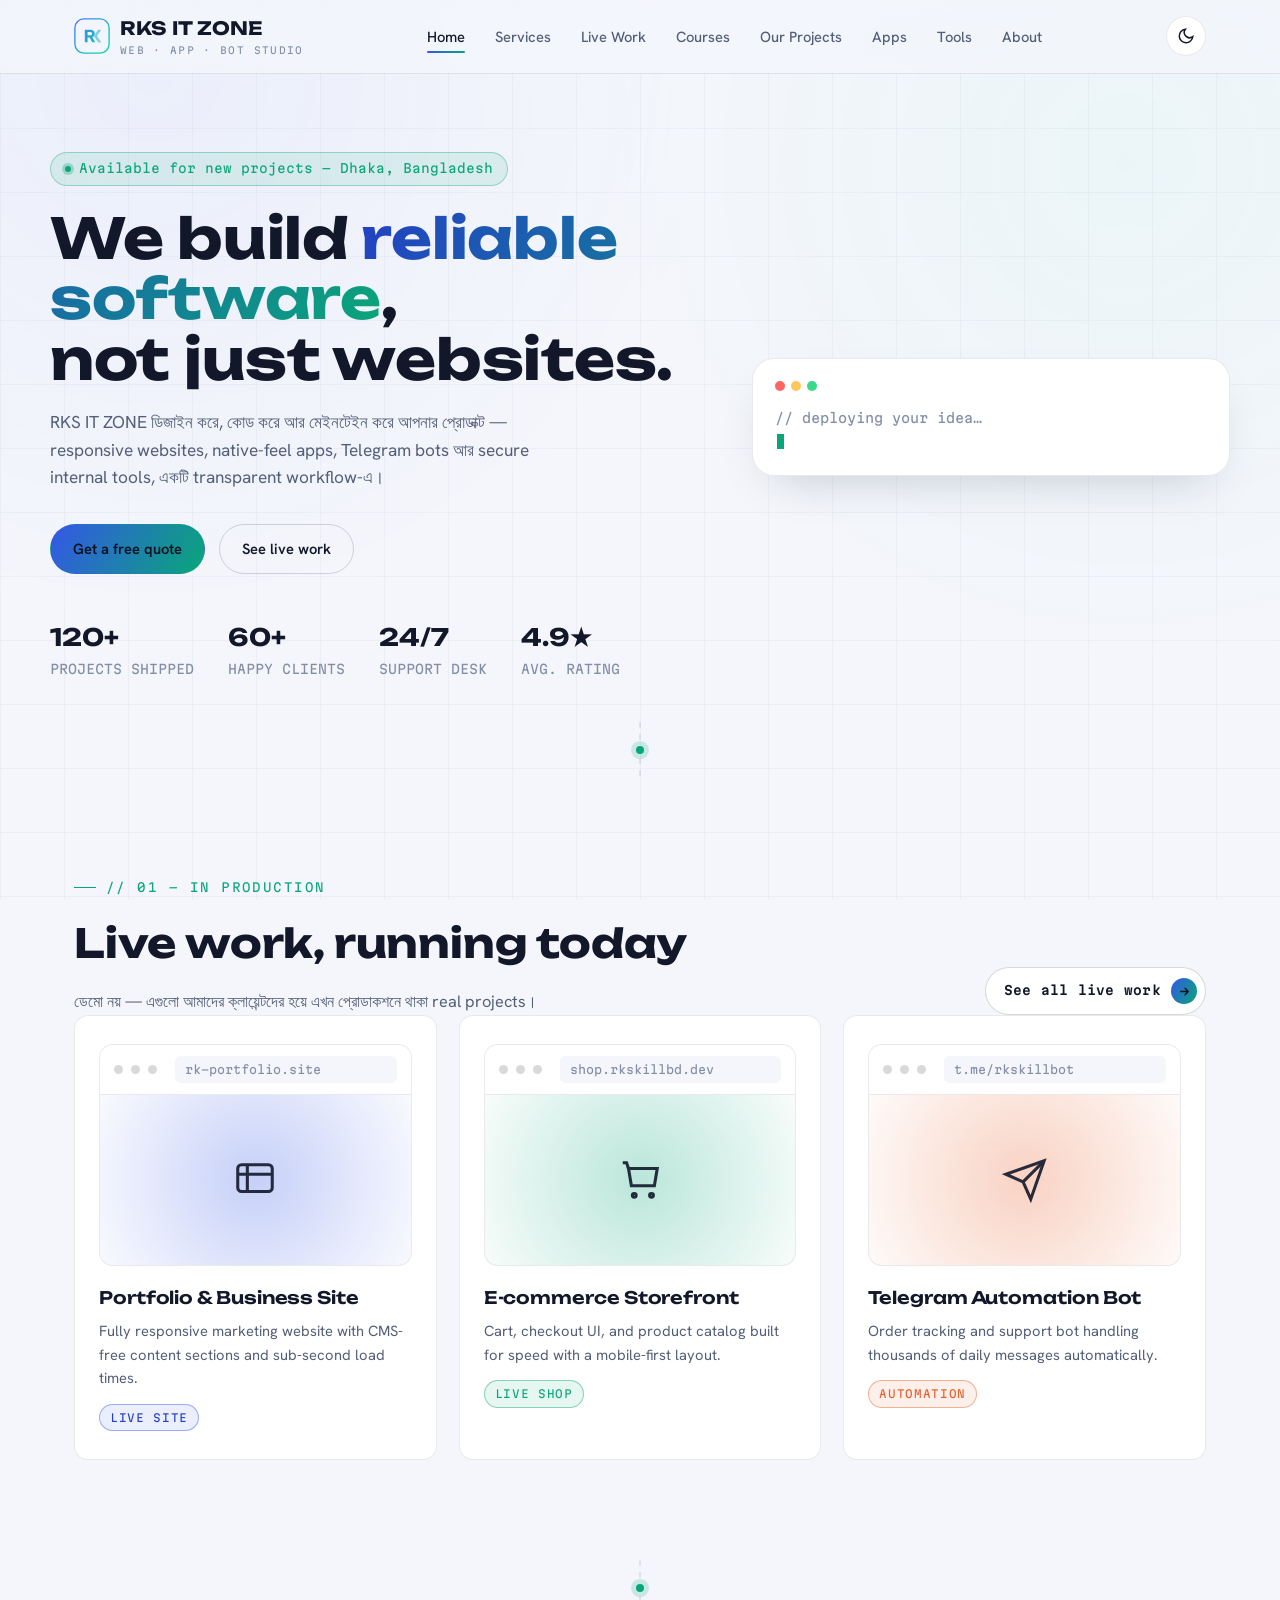
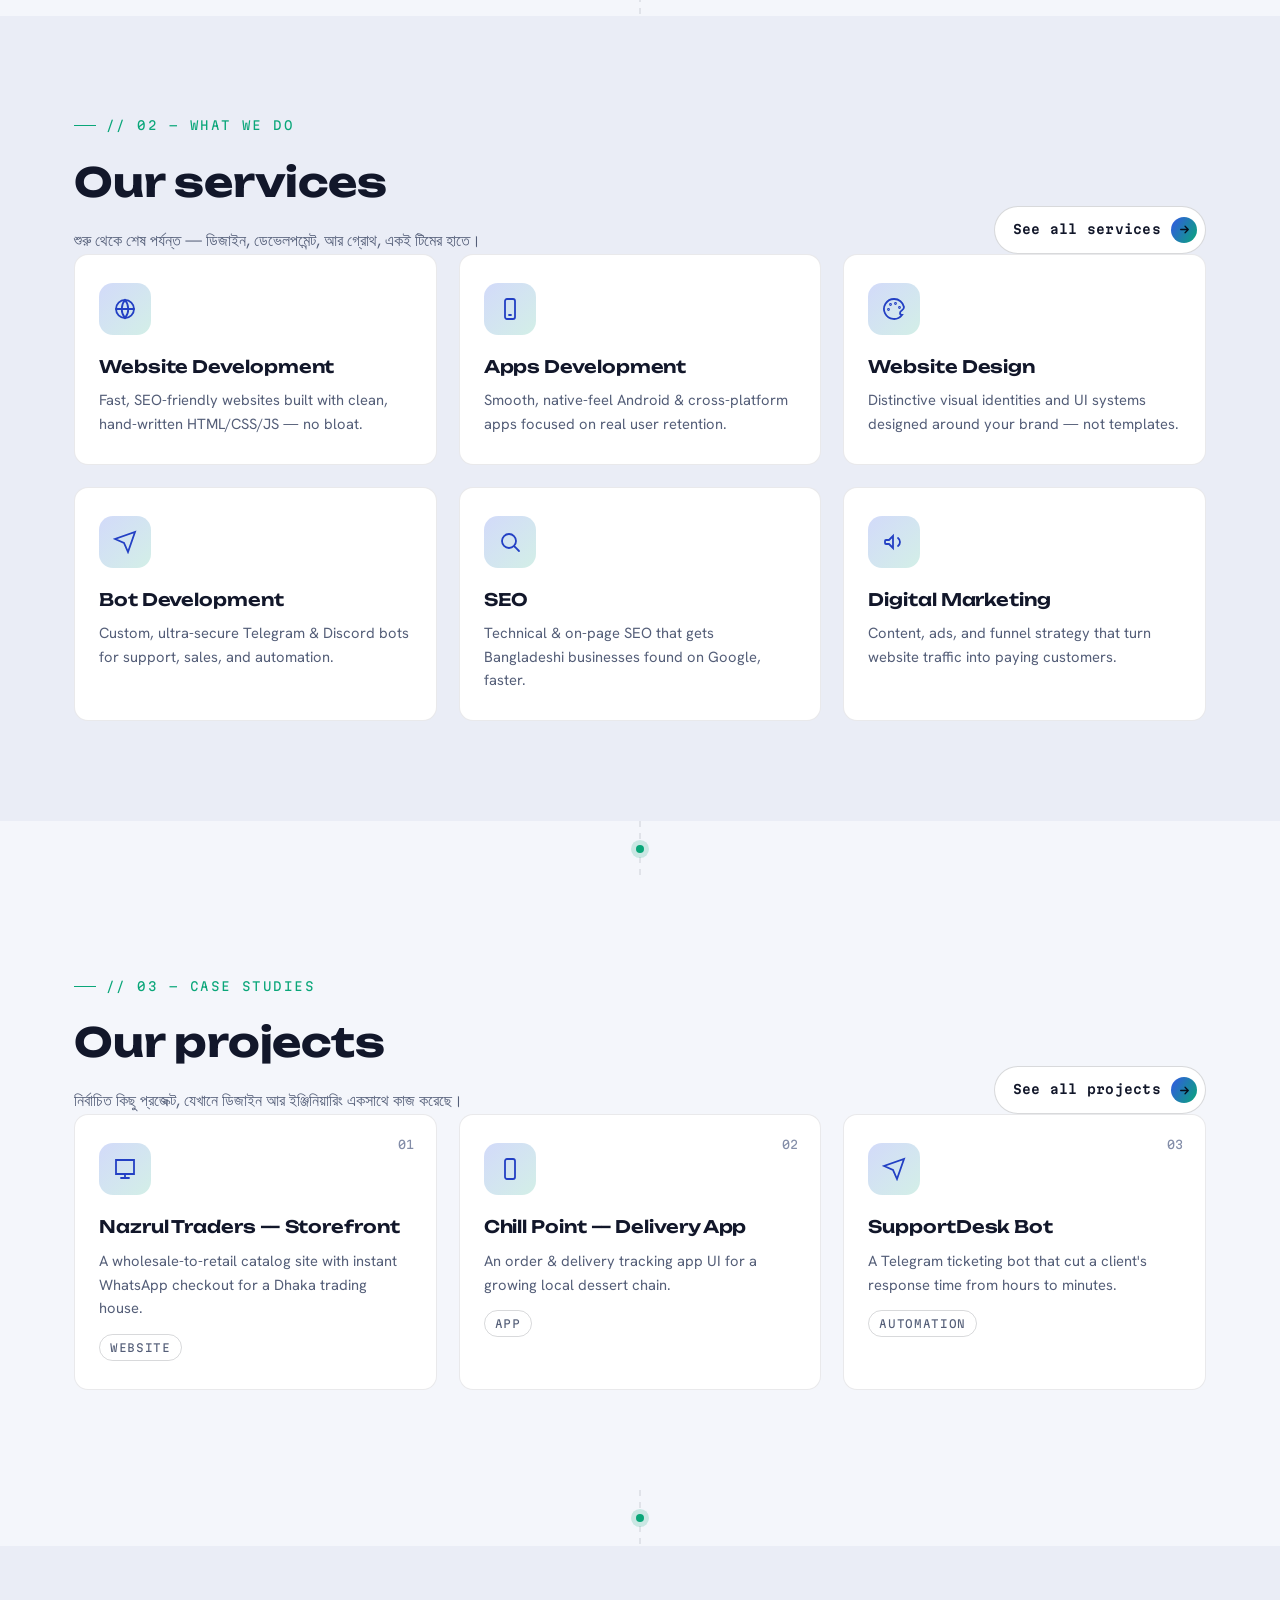
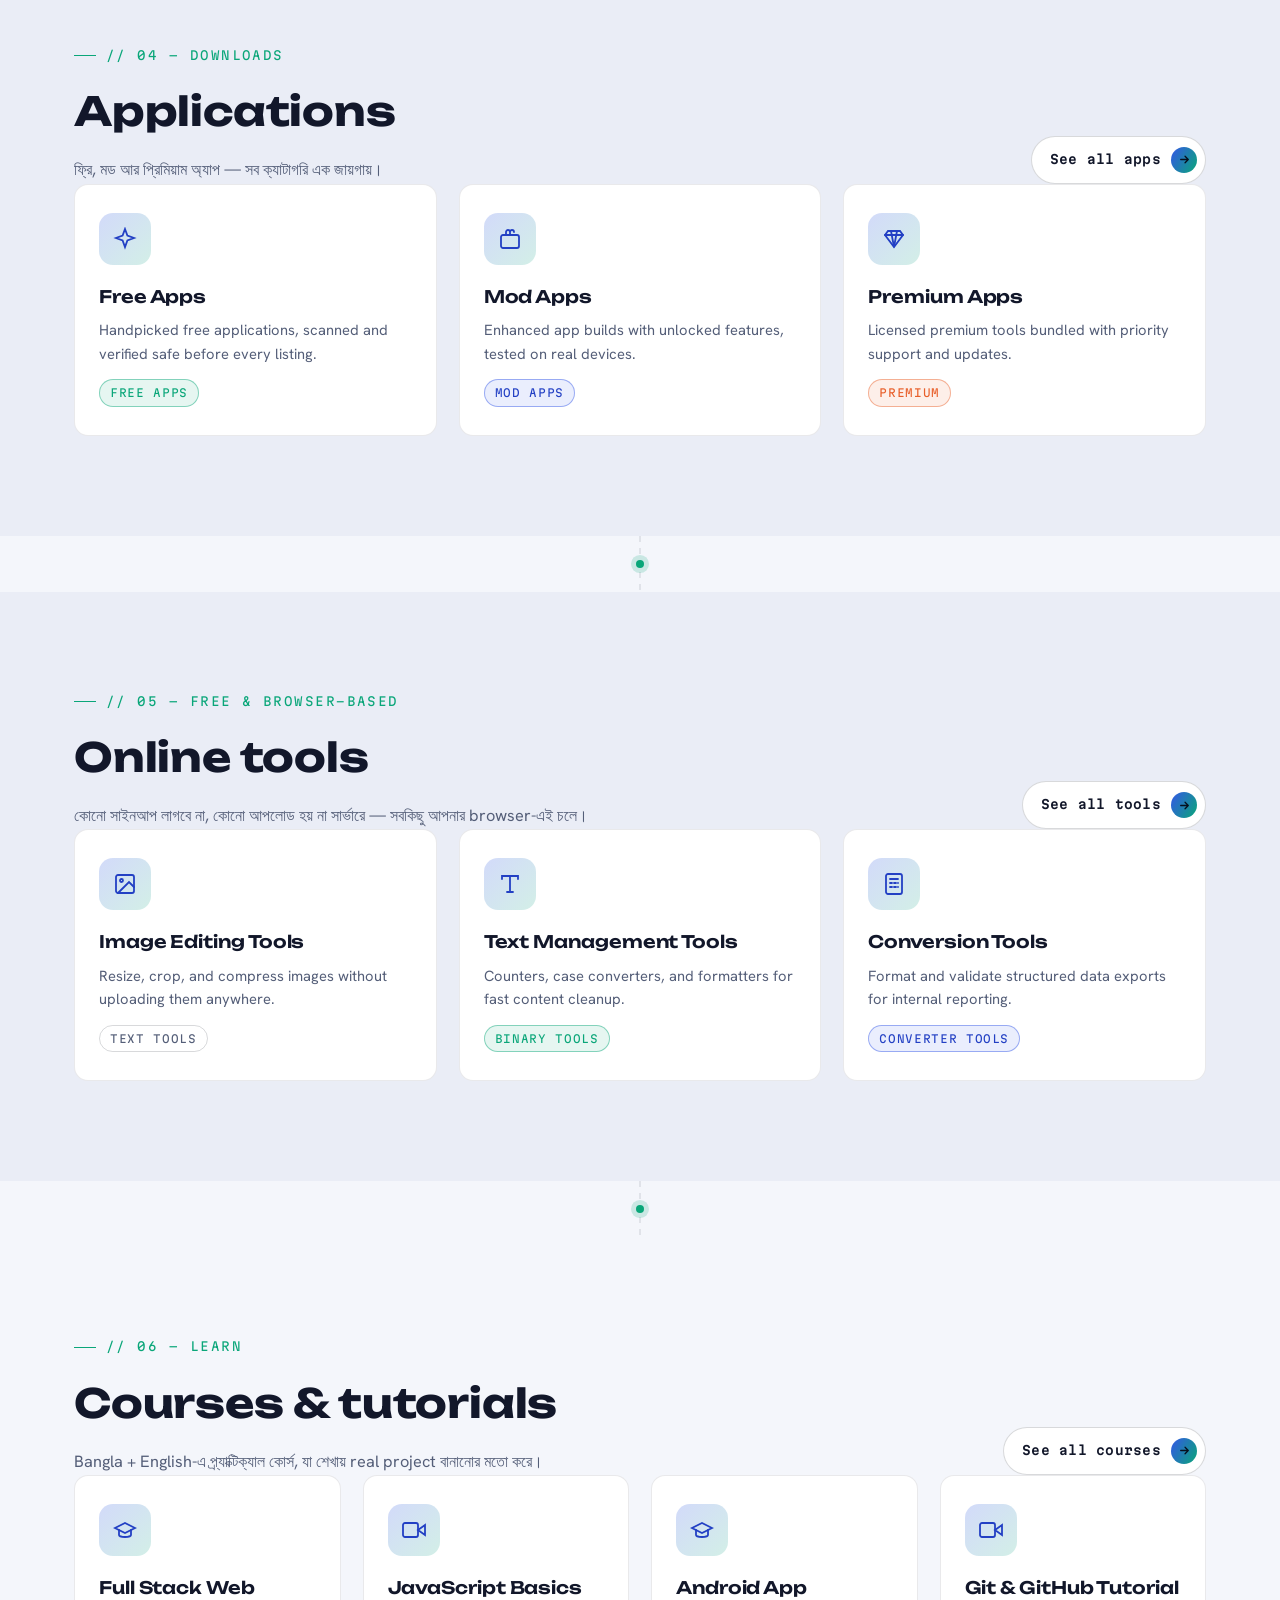
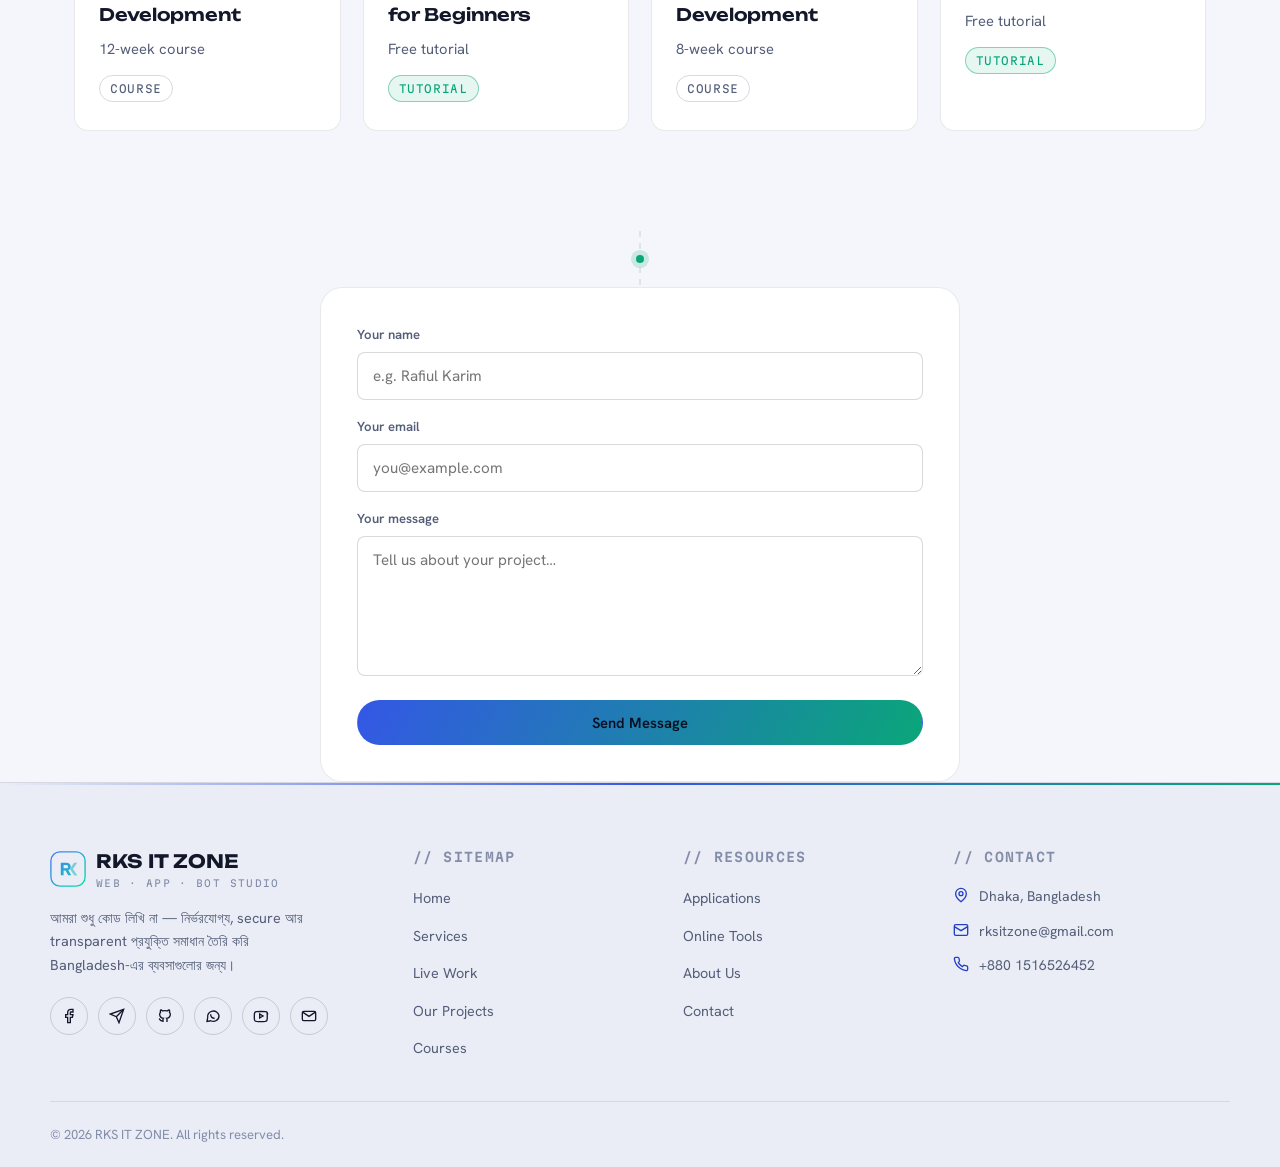
==== commit 94fe4a99: "Update index.html" ====
--- a/index.html
+++ b/index.html
@@ -450,35 +450,25 @@
         <!-- ============ CONTACT ============ -->
         <form action="https://formsubmit.co/rksitzone@gmail.com" method="POST"
             style="max-width:640px;margin:0 auto;background:var(--surface);border:1px solid var(--border);border-radius:var(--radius-l);padding:36px">
-
             <!-- Disable Captcha -->
             <input type="hidden" name="_captcha" value="false">
-
-            <!-- Redirect after submit -->
-            <!-- <input type="hidden" name="_next" value="https://yourdomain.com/thankyou.html"> -->
-
             <!-- Email Subject -->
             <input type="hidden" name="_subject" value="New Portfolio Contact Form">
-
             <div class="field">
                 <label for="name">Your name</label>
                 <input id="name" name="Name" type="text" placeholder="e.g. Rafiul Karim" required>
             </div>
-
             <div class="field">
                 <label for="email">Your email</label>
                 <input id="email" name="Email" type="email" placeholder="you@example.com" required>
             </div>
-
             <div class="field">
                 <label for="message">Your message</label>
                 <textarea id="message" name="Message" placeholder="Tell us about your project…" required></textarea>
             </div>
-
             <button type="submit" class="btn btn-primary btn-block">
                 Send Message
             </button>
-
         </form>
     </main>
 
@@ -563,7 +553,6 @@
         </div>
         <div class="container footer-bottom">
             <span>© <span class="js-year"></span> RKS IT ZONE. All rights reserved.</span>
-            <span class="made mono">Coded by RKS IT ZONE.</span>
         </div>
     </footer>
 
